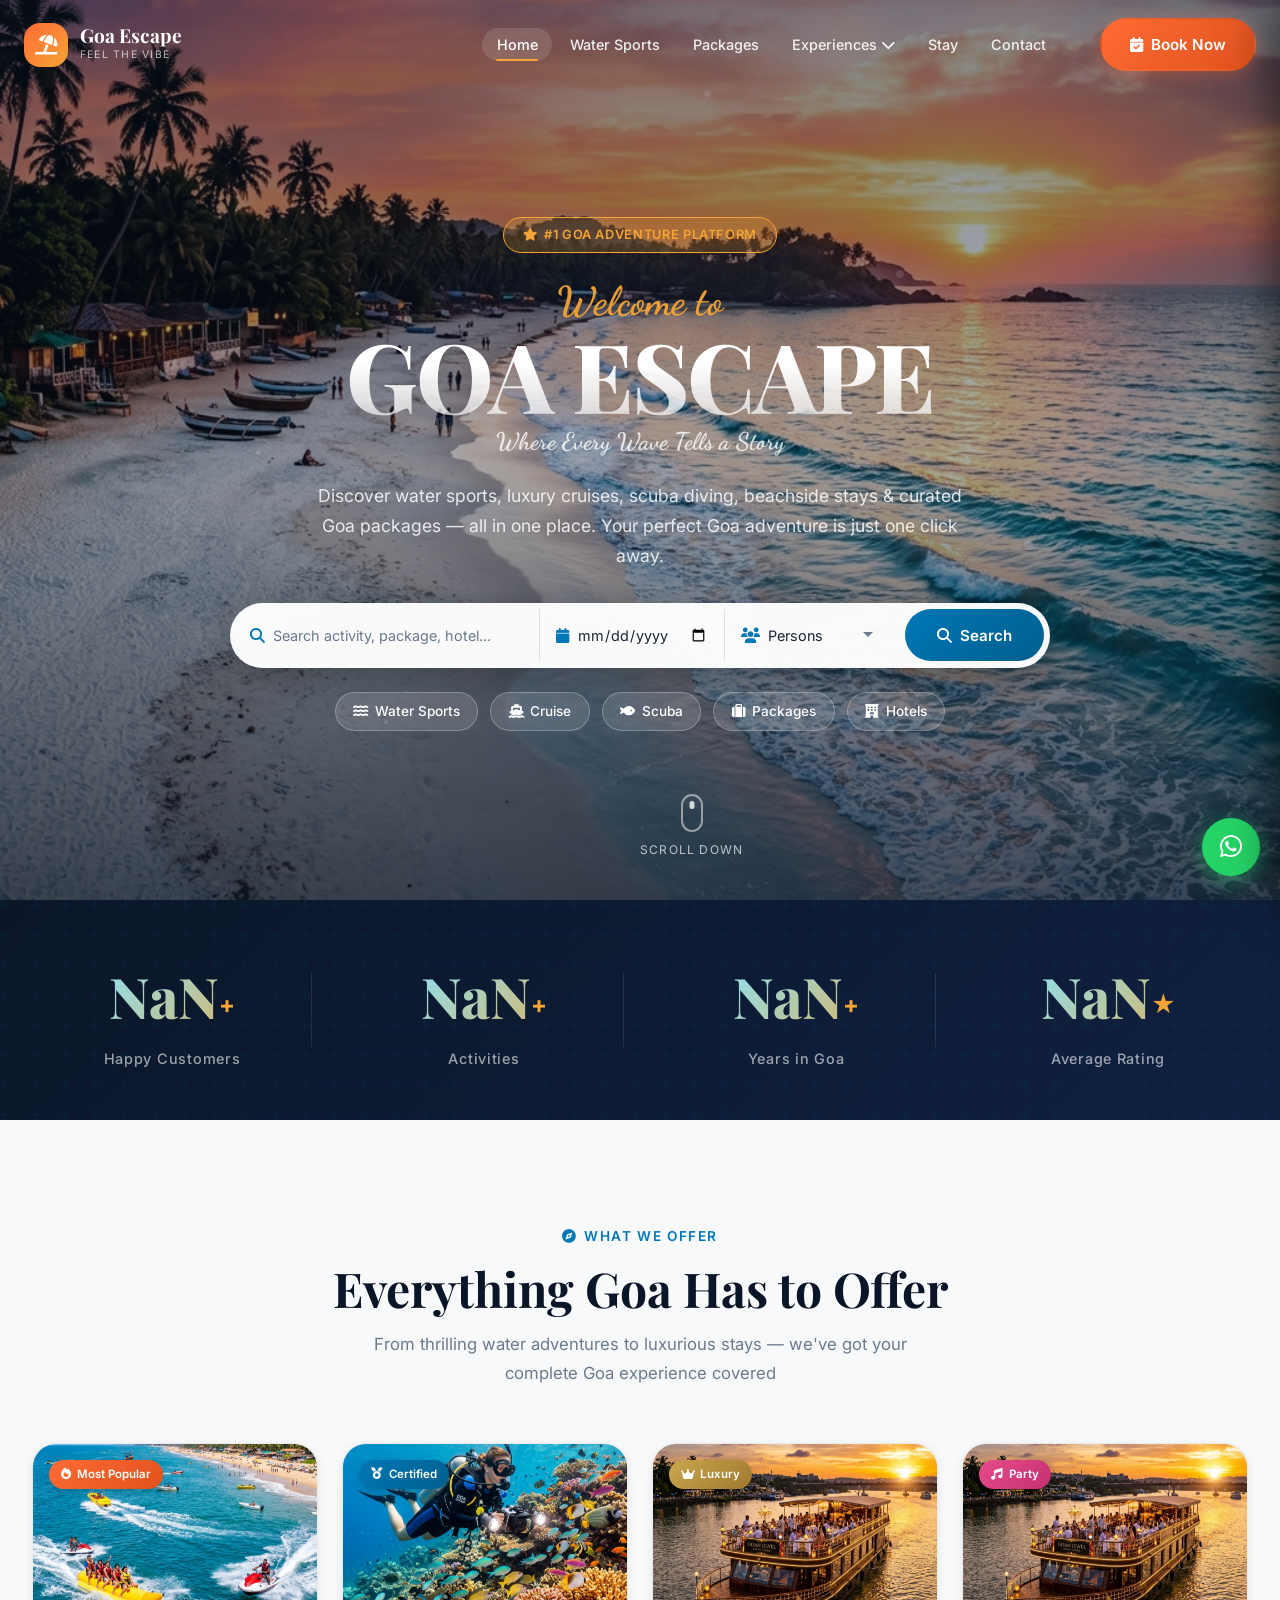
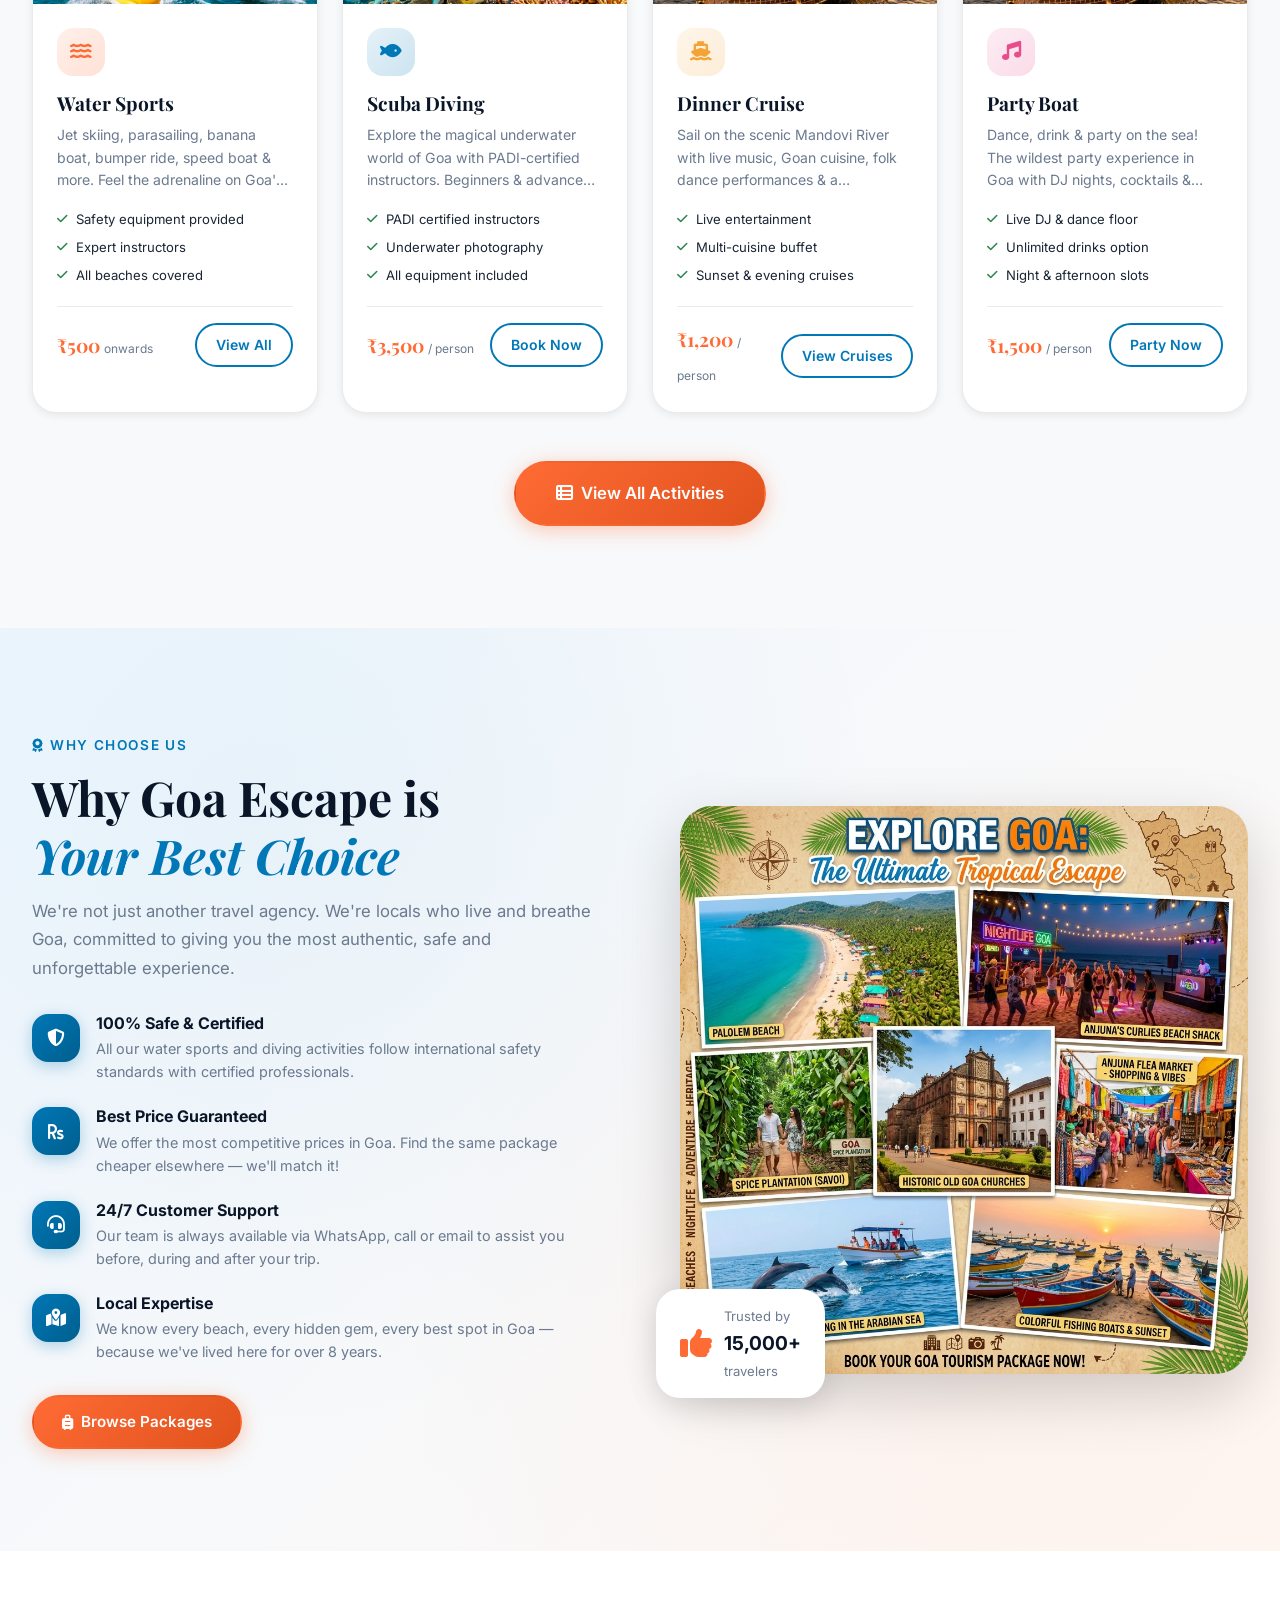
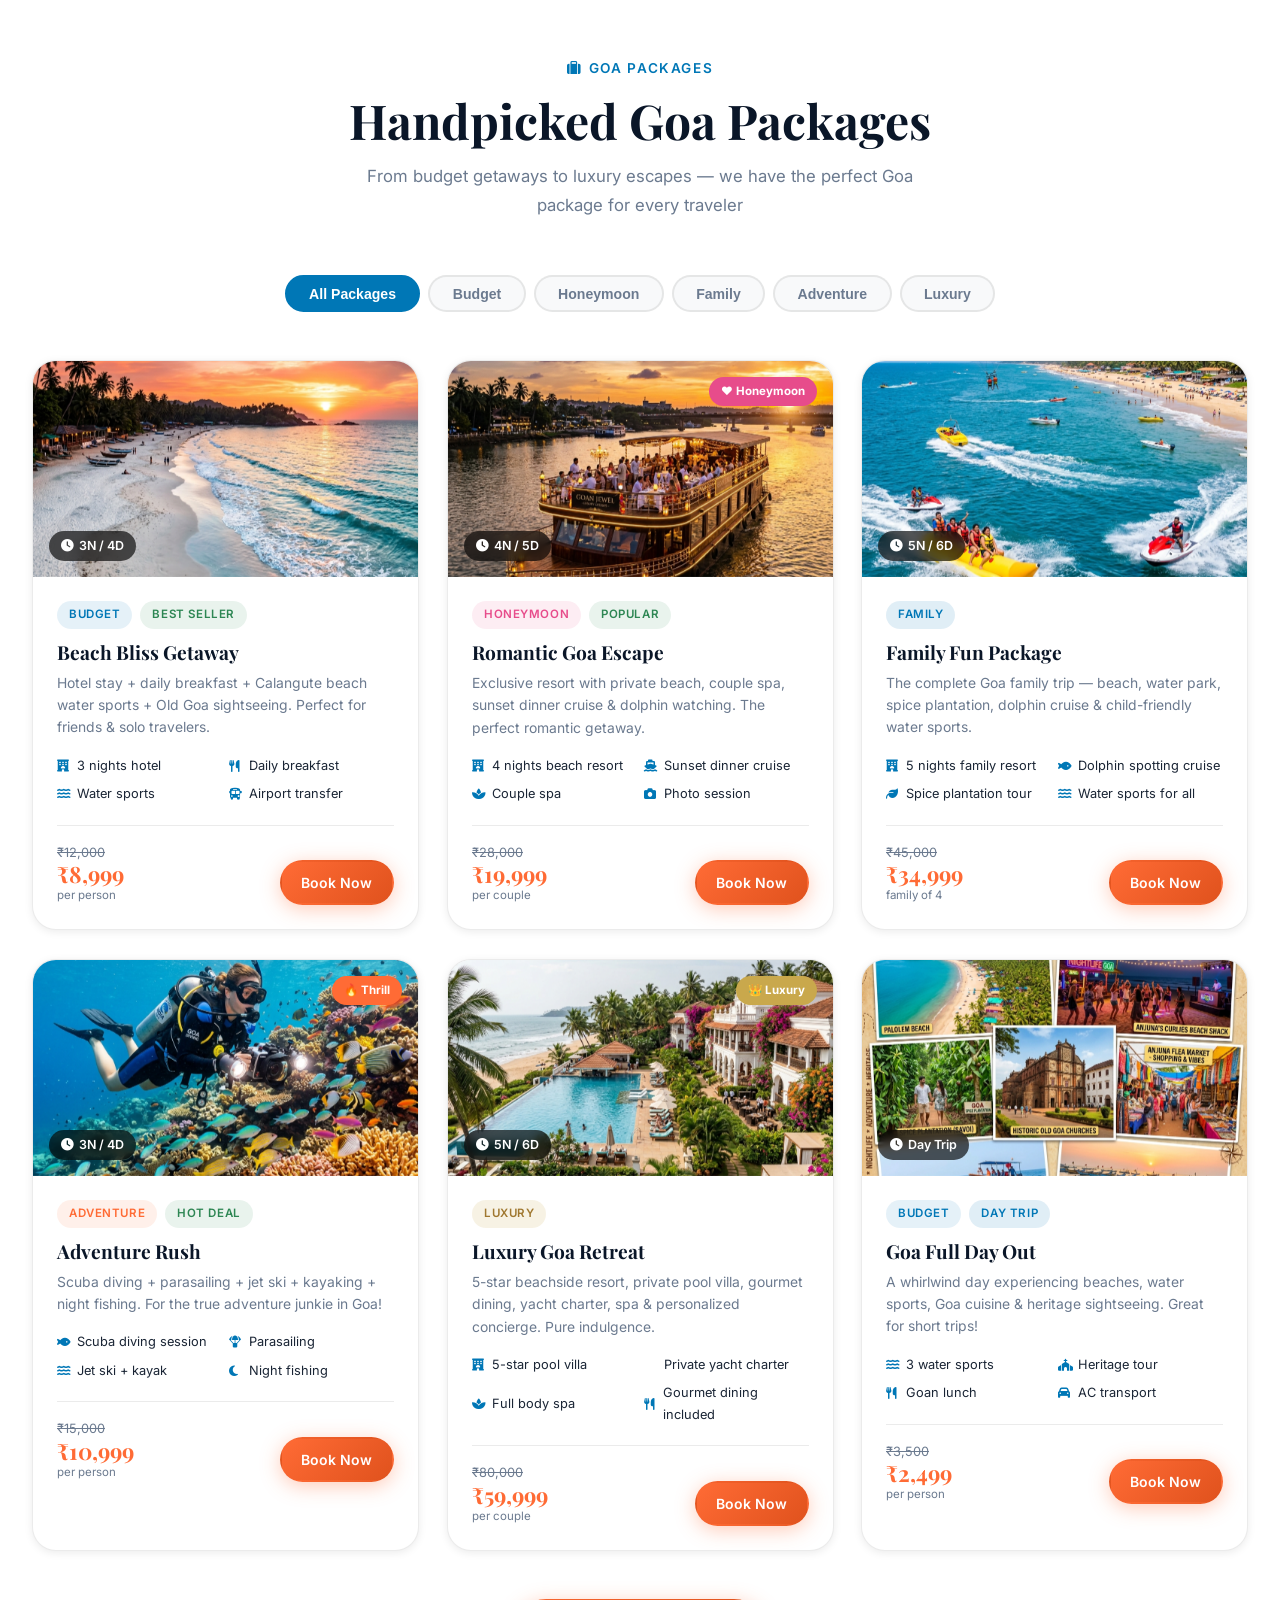
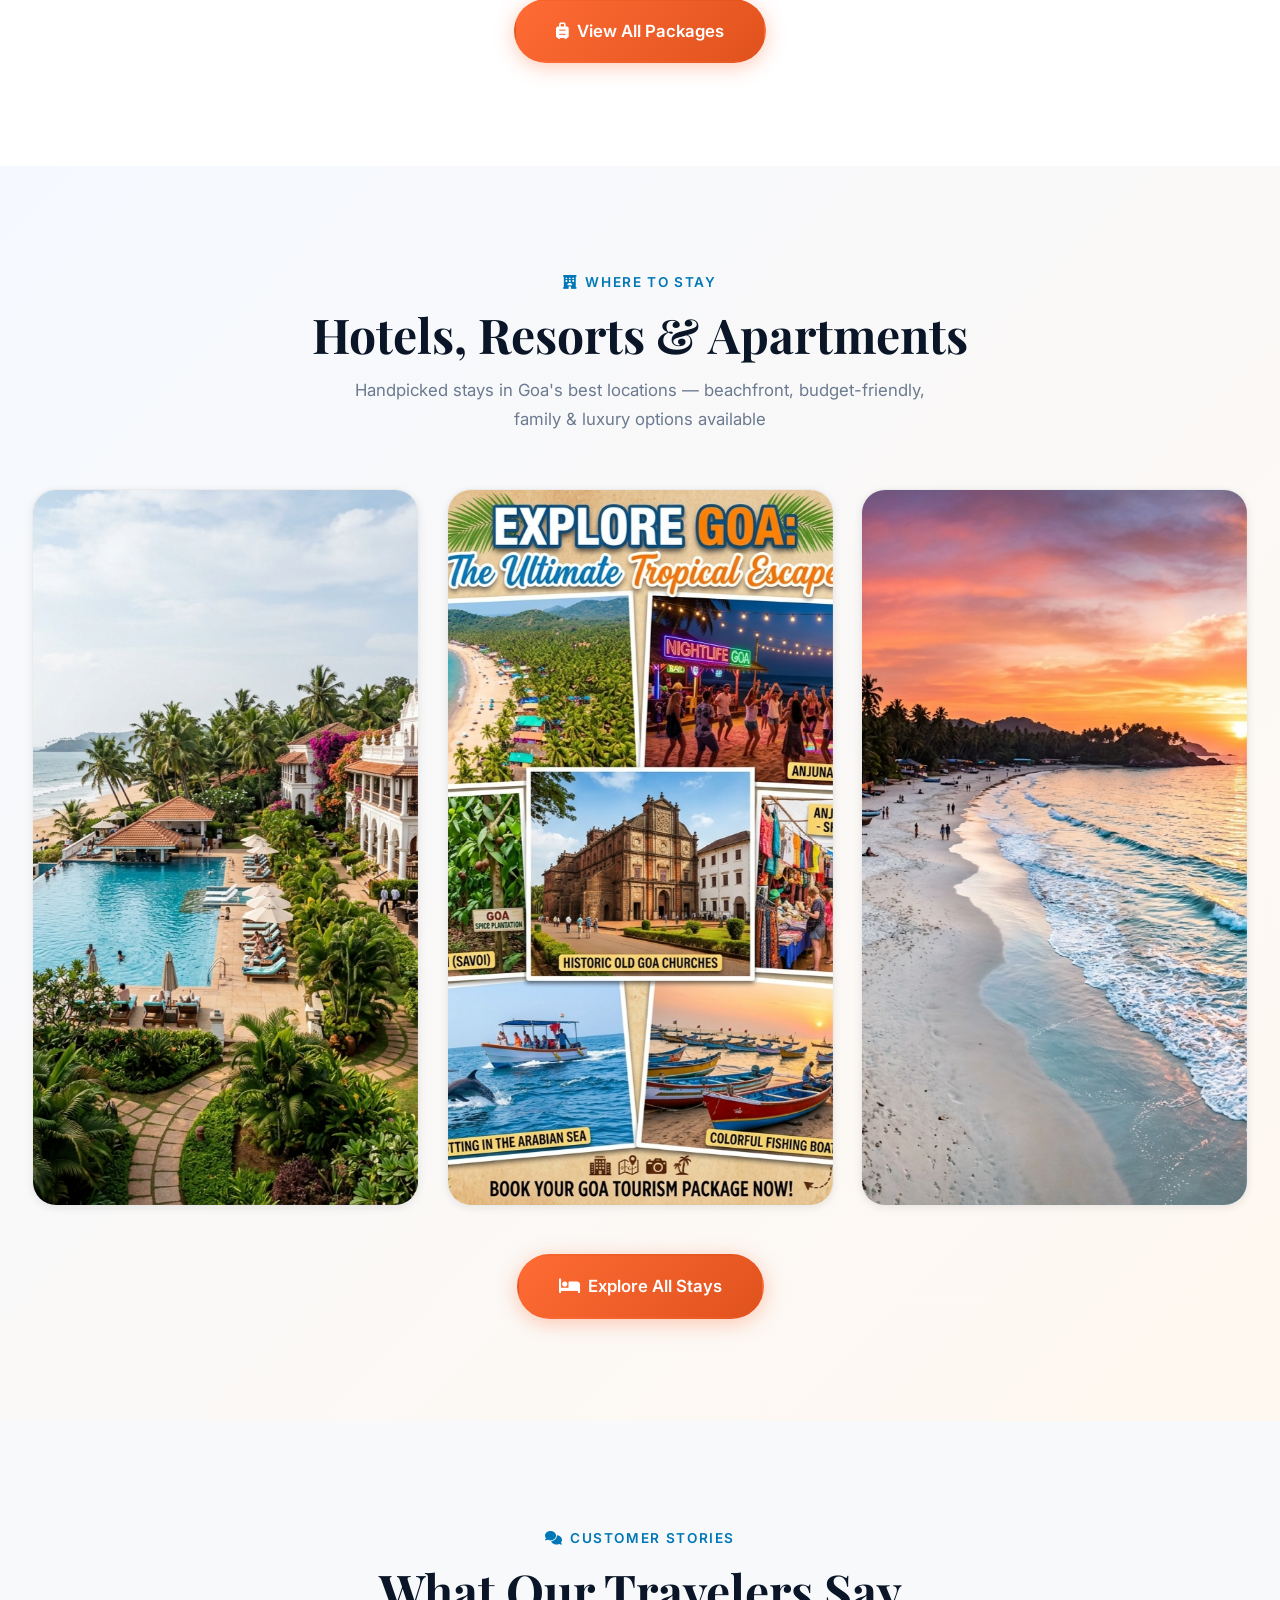
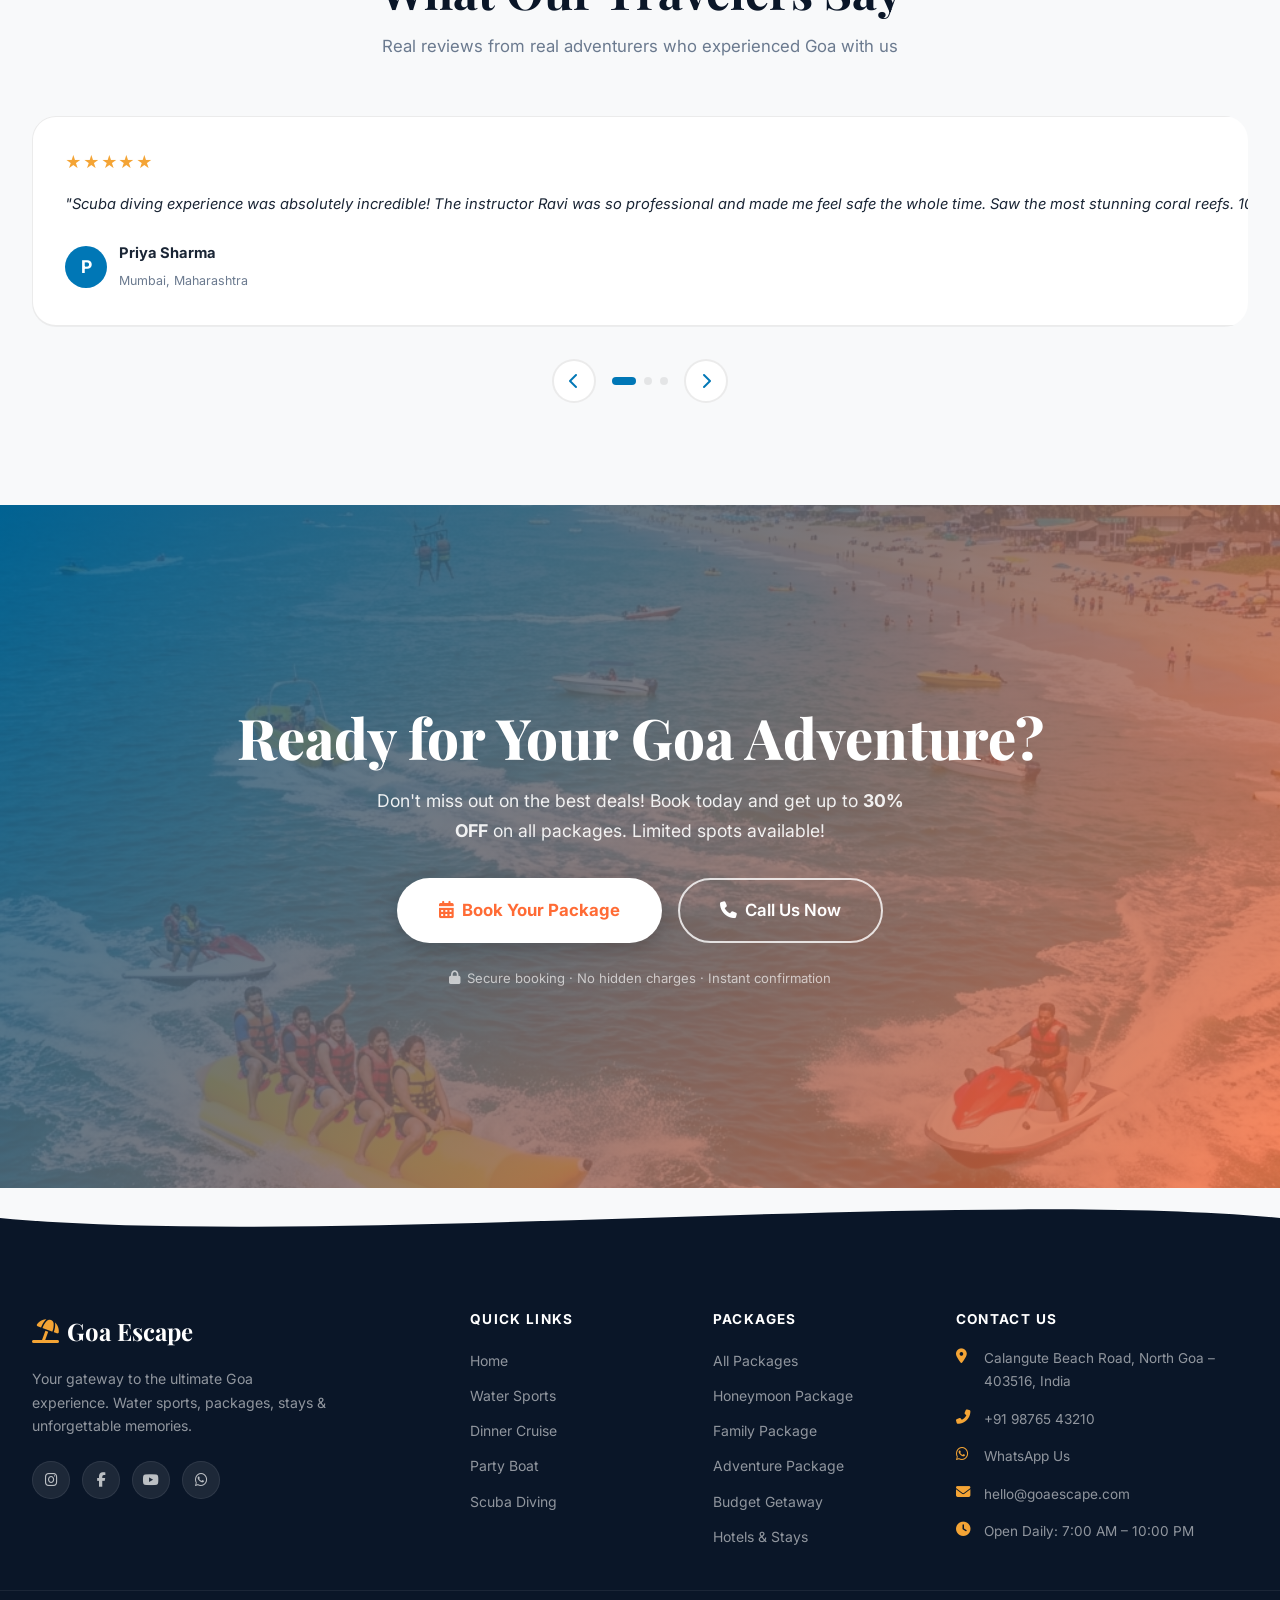
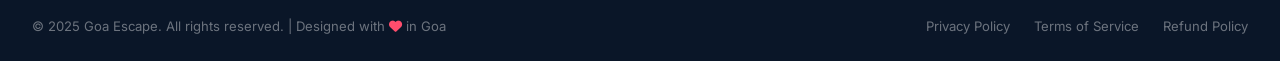
==== index.html @ f7444da3 "initial commit" ====
<!DOCTYPE html>
<html lang="en">
<head>
  <meta charset="UTF-8" />
  <meta name="viewport" content="width=device-width, initial-scale=1.0, viewport-fit=cover" />
  <meta name="theme-color" content="#0a1628" />
  <meta name="apple-mobile-web-app-capable" content="yes" />
  <meta name="apple-mobile-web-app-status-bar-style" content="black-translucent" />
  <meta name="description" content="Goa Escape – Your ultimate Goa tourism destination. Book water sports, scuba diving, dinner cruises, party boats, hotels, apartments & complete Goa packages. Best deals on Goa adventures!" />
  <meta name="keywords" content="Goa water sports, Goa packages, scuba diving Goa, dinner cruise Goa, party boat Goa, hotels in Goa, Goa adventure tourism, best Goa tour packages, Goa beach activities, Goa holidays" />
  <meta name="author" content="Goa Escape" />
  <meta property="og:title" content="Goa Escape | Water Sports, Packages & More – Your Goa Adventure Starts Here" />
  <meta property="og:description" content="Discover the best of Goa – water sports, scuba diving, sunset cruise, party boats, hotels & all-inclusive packages. Book now for the best deals!" />
  <meta property="og:type" content="website" />
  <meta property="og:url" content="https://www.goaescape.com" />
  <meta property="og:image" content="images/hero_beach.png" />
  <meta name="twitter:card" content="summary_large_image" />
  <meta name="robots" content="index, follow" />
  <link rel="canonical" href="https://www.goaescape.com" />
  <title>Goa Escape | Water Sports, Packages & Beach Adventures in Goa</title>

  <!-- Google Fonts -->
  <link rel="dns-prefetch" href="https://cdnjs.cloudflare.com" />
  <link rel="dns-prefetch" href="https://fonts.googleapis.com" />
  <link rel="preconnect" href="https://fonts.googleapis.com" />
  <link rel="preconnect" href="https://fonts.gstatic.com" crossorigin />
  <link href="https://fonts.googleapis.com/css2?family=Playfair+Display:wght@400;600;700;800&family=Inter:wght@300;400;500;600;700&family=Dancing+Script:wght@600;700&display=swap" rel="stylesheet" media="print" onload="this.media='all'" />
  <noscript><link href="https://fonts.googleapis.com/css2?family=Playfair+Display:wght@400;600;700;800&family=Inter:wght@300;400;500;600;700&family=Dancing+Script:wght@600;700&display=swap" rel="stylesheet" /></noscript>

  <!-- Icons -->
  <link rel="stylesheet" href="https://cdnjs.cloudflare.com/ajax/libs/font-awesome/6.5.0/css/all.min.css" />

  <link rel="stylesheet" href="css/style.css" />
  <link rel="stylesheet" href="css/animations.css" />
  <link rel="stylesheet" href="css/responsive.css" />

  <!-- Structured Data / JSON-LD for SEO -->
  <script type="application/ld+json">
  {
    "@context": "https://schema.org",
    "@type": "TouristInformationCenter",
    "name": "Goa Escape",
    "description": "Best Goa water sports, packages, dinner cruises, scuba diving, and hotels",
    "url": "https://www.goaescape.com",
    "telephone": "+91-9876543210",
    "address": {
      "@type": "PostalAddress",
      "streetAddress": "Calangute Beach Road",
      "addressLocality": "Calangute",
      "addressRegion": "Goa",
      "postalCode": "403516",
      "addressCountry": "IN"
    },
    "openingHours": "Mo-Su 07:00-22:00",
    "areaServed": "Goa, India"
  }
  </script>
</head>
<body>

  <!-- ===== LOADING SCREEN ===== -->
  <div id="loader" class="loader">
    <div class="loader-inner">
      <div class="wave-loader">
        <span></span><span></span><span></span><span></span><span></span>
      </div>
      <p class="loader-text">Goa Escape</p>
    </div>
  </div>

  <!-- ===== NAVBAR ===== -->
  <nav id="navbar" class="navbar" role="navigation" aria-label="Main Navigation">
    <div class="nav-container">
      <a href="index.html" class="nav-logo" aria-label="Goa Escape Home">
        <span class="logo-icon"><i class="fas fa-umbrella-beach"></i></span>
        <div class="logo-text">
          <span class="logo-main">Goa Escape</span>
          <span class="logo-sub">Feel the Vibe</span>
        </div>
      </a>

      <ul class="nav-links" id="navLinks" role="menubar">
        <li role="none"><a href="index.html" role="menuitem" class="nav-link active">Home</a></li>
        <li role="none"><a href="water-sports.html" role="menuitem" class="nav-link">Water Sports</a></li>
        <li role="none"><a href="packages.html" role="menuitem" class="nav-link">Packages</a></li>
        <li role="none" class="dropdown">
          <a href="#" role="menuitem" class="nav-link dropdown-toggle">Experiences <i class="fas fa-chevron-down"></i></a>
          <ul class="dropdown-menu" role="menu">
            <li><a href="cruises.html" role="menuitem"><i class="fas fa-ship"></i> Dinner Cruise</a></li>
            <li><a href="cruises.html#party-boat" role="menuitem"><i class="fas fa-music"></i> Party Boat</a></li>
            <li><a href="water-sports.html#scuba" role="menuitem"><i class="fas fa-fish"></i> Scuba Diving</a></li>
          </ul>
        </li>
        <li role="none"><a href="stay.html" role="menuitem" class="nav-link">Stay</a></li>
        <li role="none"><a href="contact.html" role="menuitem" class="nav-link">Contact</a></li>
      </ul>

      <div class="nav-cta">
        <a href="contact.html#booking" id="nav-book-btn" class="btn btn-primary">
          <i class="fas fa-calendar-check"></i> Book Now
        </a>
      </div>

      <button class="hamburger" id="hamburger" aria-label="Toggle mobile menu" aria-expanded="false" aria-controls="navLinks">
        <span></span><span></span><span></span>
      </button>
    </div>
  </nav>

  <!-- ===== MOBILE SIDEBAR ===== -->
  <div id="sidebarBackdrop" class="sidebar-backdrop" aria-hidden="true"></div>
  <aside id="mobileSidebar" class="mobile-sidebar" role="dialog" aria-label="Navigation Menu" aria-modal="true">
    <!-- Header -->
    <div class="sidebar-header">
      <a href="index.html" class="sidebar-logo">
        <span class="sidebar-logo-icon"><i class="fas fa-umbrella-beach"></i></span>
        <span class="sidebar-logo-text">
          <span class="sidebar-logo-main">Goa Escape</span>
          <span class="sidebar-logo-sub">Feel the Vibe</span>
        </span>
      </a>
      <button id="sidebarClose" class="sidebar-close" aria-label="Close menu">
        <i class="fas fa-times"></i>
      </button>
    </div>

    <!-- Quick Actions -->
    <div class="sidebar-quick">
      <a href="contact.html#booking" class="sidebar-quick-btn">
        <i class="fas fa-calendar-check"></i>
        Book Now
      </a>
      <a href="tel:+919876543210" class="sidebar-quick-btn">
        <i class="fas fa-phone"></i>
        Call Us
      </a>
      <a href="https://wa.me/919876543210" class="sidebar-quick-btn" target="_blank" rel="noopener">
        <i class="fab fa-whatsapp"></i>
        WhatsApp
      </a>
    </div>

    <!-- Nav Label -->
    <p class="sidebar-nav-label">Navigation</p>

    <!-- Nav Links -->
    <ul class="sidebar-nav">
      <li>
        <a href="index.html" class="active">
          <span class="sidebar-nav-icon" style="background:rgba(0,119,182,0.18);"><i class="fas fa-home" style="color:#90e0ef;"></i></span>
          Home
        </a>
      </li>
      <li>
        <a href="water-sports.html">
          <span class="sidebar-nav-icon" style="background:rgba(0,119,182,0.18);"><i class="fas fa-water" style="color:#90e0ef;"></i></span>
          Water Sports
        </a>
      </li>
      <li>
        <a href="packages.html">
          <span class="sidebar-nav-icon" style="background:rgba(244,164,53,0.18);"><i class="fas fa-suitcase" style="color:#f4a435;"></i></span>
          Packages
        </a>
      </li>
      <li>
        <!-- Experiences accordion -->
        <button id="sidebarExpToggle" class="sidebar-sub-toggle">
          <span class="sidebar-nav-icon" style="background:rgba(231,76,139,0.18);"><i class="fas fa-star" style="color:#e74c8b;"></i></span>
          Experiences
          <i class="fas fa-chevron-down sidebar-toggle-arrow"></i>
        </button>
        <div id="sidebarExpContent" class="sidebar-sub-content">
          <ul class="sidebar-sub">
            <li><a href="cruises.html"><i class="fas fa-ship"></i> Dinner Cruise</a></li>
            <li><a href="cruises.html#party-boat"><i class="fas fa-music"></i> Party Boat</a></li>
            <li><a href="water-sports.html#scuba"><i class="fas fa-fish"></i> Scuba Diving</a></li>
          </ul>
        </div>
      </li>
      <li>
        <a href="stay.html">
          <span class="sidebar-nav-icon" style="background:rgba(45,134,83,0.18);"><i class="fas fa-hotel" style="color:#2d8653;"></i></span>
          Stay
        </a>
      </li>
      <li>
        <a href="contact.html">
          <span class="sidebar-nav-icon" style="background:rgba(255,107,53,0.18);"><i class="fas fa-envelope" style="color:#ff6b35;"></i></span>
          Contact
        </a>
      </li>
    </ul>

    <!-- Book Now CTA -->
    <a href="contact.html#booking" class="sidebar-book-btn">
      <i class="fas fa-calendar-check"></i> Book Your Adventure
    </a>

    <!-- Social Links -->
    <p class="sidebar-nav-label" style="padding-top:0;">Follow Us</p>
    <div class="sidebar-social">
      <a href="#" aria-label="Instagram"><i class="fab fa-instagram"></i></a>
      <a href="#" aria-label="Facebook"><i class="fab fa-facebook-f"></i></a>
      <a href="#" aria-label="YouTube"><i class="fab fa-youtube"></i></a>
      <a href="https://wa.me/919876543210" aria-label="WhatsApp" target="_blank" rel="noopener"><i class="fab fa-whatsapp"></i></a>
    </div>

    <!-- Footer Note -->
    <p class="sidebar-footer">&copy; 2025 Goa Escape &bull; hello@goaescape.com</p>
  </aside>

  <!-- ===== HERO SECTION ===== -->
  <section id="home" class="hero" aria-label="Hero Banner">
    <div class="hero-bg">
      <img src="images/hero_beach.png" alt="Goa Beach Sunset" class="hero-img" loading="eager" />
      <div class="hero-overlay"></div>
    </div>

    <!-- Floating particles -->
    <div class="particles" aria-hidden="true">
      <div class="particle"></div><div class="particle"></div><div class="particle"></div>
      <div class="particle"></div><div class="particle"></div><div class="particle"></div>
    </div>

    <div class="hero-content">
      <div class="hero-badge">
        <i class="fas fa-star"></i> #1 Goa Adventure Platform
      </div>
      <h1 class="hero-title">
        <span class="title-script">Welcome to</span>
        <span class="title-main">GOA ESCAPE</span>
        <span class="title-sub">Where Every Wave Tells a Story</span>
      </h1>
      <p class="hero-desc">
        Discover water sports, luxury cruises, scuba diving, beachside stays & curated Goa packages — all in one place. Your perfect Goa adventure is just one click away.
      </p>

      <!-- Search Bar -->
      <div class="hero-search-wrap">
        <form class="hero-search" id="searchForm" role="search" aria-label="Search Goa packages and activities">
          <div class="search-group">
            <label for="search-activity" class="sr-only">Activity or Package</label>
            <i class="fas fa-search search-icon"></i>
            <input type="text" id="search-activity" name="activity" placeholder="Search activity, package, hotel..." class="search-input" autocomplete="off" />
          </div>
          <div class="search-group search-group-sm">
            <label for="search-date" class="sr-only">Travel Date</label>
            <i class="fas fa-calendar search-icon"></i>
            <input type="date" id="search-date" name="date" class="search-input" min="2025-01-01" />
          </div>
          <div class="search-group search-group-sm">
            <label for="search-persons" class="sr-only">Number of persons</label>
            <i class="fas fa-users search-icon"></i>
            <select id="search-persons" name="persons" class="search-input">
              <option value="">Persons</option>
              <option value="1">1 Person</option>
              <option value="2">2 People</option>
              <option value="3-5">3–5 People</option>
              <option value="6-10">6–10 People</option>
              <option value="10+">10+ Group</option>
            </select>
          </div>
          <button type="submit" class="btn btn-search" id="search-submit-btn">
            <i class="fas fa-search"></i> Search
          </button>
        </form>
      </div>

      <!-- Quick Links -->
      <div class="hero-quick-links">
        <a href="water-sports.html" class="quick-link"><i class="fas fa-water"></i> Water Sports</a>
        <a href="cruises.html" class="quick-link"><i class="fas fa-ship"></i> Cruise</a>
        <a href="water-sports.html#scuba" class="quick-link"><i class="fas fa-fish"></i> Scuba</a>
        <a href="packages.html" class="quick-link"><i class="fas fa-suitcase"></i> Packages</a>
        <a href="stay.html" class="quick-link"><i class="fas fa-hotel"></i> Hotels</a>
      </div>
    </div>

    <!-- Scroll Indicator -->
    <a href="#stats" class="scroll-indicator" aria-label="Scroll down">
      <span class="scroll-dot"></span>
      <span class="scroll-text">Scroll Down</span>
    </a>
  </section>

  <!-- ===== STATS STRIP ===== -->
  <section id="stats" class="stats-strip" aria-label="Our achievements">
    <div class="container">
      <div class="stats-grid">
        <div class="stat-item" data-count="15000">
          <span class="stat-number" id="stat-customers">0</span><span class="stat-plus">+</span>
          <span class="stat-label">Happy Customers</span>
        </div>
        <div class="stat-item" data-count="50">
          <span class="stat-number" id="stat-activities">0</span><span class="stat-plus">+</span>
          <span class="stat-label">Activities</span>
        </div>
        <div class="stat-item" data-count="8">
          <span class="stat-number" id="stat-years">0</span><span class="stat-plus">+</span>
          <span class="stat-label">Years in Goa</span>
        </div>
        <div class="stat-item" data-count="4.9">
          <span class="stat-number" id="stat-rating">0</span><span class="stat-plus">★</span>
          <span class="stat-label">Average Rating</span>
        </div>
      </div>
    </div>
  </section>

  <!-- ===== SERVICES SECTION ===== -->
  <section id="services" class="section services-section" aria-labelledby="services-heading">
    <div class="container">
      <div class="section-header">
        <p class="section-eyebrow"><i class="fas fa-compass"></i> What We Offer</p>
        <h2 id="services-heading" class="section-title">Everything Goa Has to Offer</h2>
        <p class="section-subtitle">From thrilling water adventures to luxurious stays — we've got your complete Goa experience covered</p>
      </div>

      <div class="services-grid">

        <!-- Water Sports -->
        <article class="service-card" id="service-water-sports">
          <div class="sc-img-wrap">
            <img src="images/water_sports.png" alt="Water sports activities in Goa – jet ski, parasailing, banana boat" class="sc-img" loading="lazy" />
            <div class="sc-badge"><i class="fas fa-fire"></i> Most Popular</div>
          </div>
          <div class="sc-body">
            <div class="sc-icon"><i class="fas fa-water"></i></div>
            <h3 class="sc-title">Water Sports</h3>
            <p class="sc-desc">Jet skiing, parasailing, banana boat, bumper ride, speed boat & more. Feel the adrenaline on Goa's pristine beaches!</p>
            <ul class="sc-features">
              <li><i class="fas fa-check"></i> Safety equipment provided</li>
              <li><i class="fas fa-check"></i> Expert instructors</li>
              <li><i class="fas fa-check"></i> All beaches covered</li>
            </ul>
            <div class="sc-price-row">
              <span class="sc-price">₹500 <small>onwards</small></span>
              <a href="water-sports.html" class="btn btn-outline-small">View All</a>
            </div>
          </div>
        </article>

        <!-- Scuba Diving -->
        <article class="service-card" id="service-scuba">
          <div class="sc-img-wrap">
            <img src="images/scuba_diving.png" alt="Scuba diving in Goa – underwater coral reef and marine life" class="sc-img" loading="lazy" />
            <div class="sc-badge sc-badge-blue"><i class="fas fa-medal"></i> Certified</div>
          </div>
          <div class="sc-body">
            <div class="sc-icon sc-icon-blue"><i class="fas fa-fish"></i></div>
            <h3 class="sc-title">Scuba Diving</h3>
            <p class="sc-desc">Explore the magical underwater world of Goa with PADI-certified instructors. Beginners & advanced sessions available.</p>
            <ul class="sc-features">
              <li><i class="fas fa-check"></i> PADI certified instructors</li>
              <li><i class="fas fa-check"></i> Underwater photography</li>
              <li><i class="fas fa-check"></i> All equipment included</li>
            </ul>
            <div class="sc-price-row">
              <span class="sc-price">₹3,500 <small>/ person</small></span>
              <a href="water-sports.html#scuba" class="btn btn-outline-small">Book Now</a>
            </div>
          </div>
        </article>

        <!-- Dinner Cruise -->
        <article class="service-card" id="service-dinner-cruise">
          <div class="sc-img-wrap">
            <img src="images/dinner_cruise.png" alt="Luxury dinner cruise on Mandovi River, Goa at sunset" class="sc-img" loading="lazy" />
            <div class="sc-badge sc-badge-gold"><i class="fas fa-crown"></i> Luxury</div>
          </div>
          <div class="sc-body">
            <div class="sc-icon sc-icon-gold"><i class="fas fa-ship"></i></div>
            <h3 class="sc-title">Dinner Cruise</h3>
            <p class="sc-desc">Sail on the scenic Mandovi River with live music, Goan cuisine, folk dance performances & a breathtaking sunset view.</p>
            <ul class="sc-features">
              <li><i class="fas fa-check"></i> Live entertainment</li>
              <li><i class="fas fa-check"></i> Multi-cuisine buffet</li>
              <li><i class="fas fa-check"></i> Sunset & evening cruises</li>
            </ul>
            <div class="sc-price-row">
              <span class="sc-price">₹1,200 <small>/ person</small></span>
              <a href="cruises.html" class="btn btn-outline-small">View Cruises</a>
            </div>
          </div>
        </article>

        <!-- Party Boat -->
        <article class="service-card" id="service-party-boat">
          <div class="sc-img-wrap">
            <img src="images/dinner_cruise.png" alt="Party boat experience in Goa with music and dancing" class="sc-img" loading="lazy" />
            <div class="sc-badge sc-badge-pink"><i class="fas fa-music"></i> Party</div>
          </div>
          <div class="sc-body">
            <div class="sc-icon sc-icon-pink"><i class="fas fa-music"></i></div>
            <h3 class="sc-title">Party Boat</h3>
            <p class="sc-desc">Dance, drink & party on the sea! The wildest party experience in Goa with DJ nights, cocktails & amazing views.</p>
            <ul class="sc-features">
              <li><i class="fas fa-check"></i> Live DJ & dance floor</li>
              <li><i class="fas fa-check"></i> Unlimited drinks option</li>
              <li><i class="fas fa-check"></i> Night & afternoon slots</li>
            </ul>
            <div class="sc-price-row">
              <span class="sc-price">₹1,500 <small>/ person</small></span>
              <a href="cruises.html#party-boat" class="btn btn-outline-small">Party Now</a>
            </div>
          </div>
        </article>

      </div>

      <!-- View All CTA -->
      <div class="section-cta">
        <a href="water-sports.html" class="btn btn-primary btn-lg">
          <i class="fas fa-th-list"></i> View All Activities
        </a>
      </div>
    </div>
  </section>

  <!-- ===== WHY GOA ESCAPE SECTION ===== -->
  <section class="section why-section" aria-labelledby="why-heading">
    <div class="why-bg-pattern" aria-hidden="true"></div>
    <div class="container">
      <div class="why-inner">
        <div class="why-content">
          <p class="section-eyebrow"><i class="fas fa-award"></i> Why Choose Us</p>
          <h2 id="why-heading" class="section-title text-left">Why Goa Escape is <br /><em>Your Best Choice</em></h2>
          <p class="section-subtitle text-left">We're not just another travel agency. We're locals who live and breathe Goa, committed to giving you the most authentic, safe and unforgettable experience.</p>

          <div class="why-features">
            <div class="why-feature">
              <div class="wf-icon"><i class="fas fa-shield-alt"></i></div>
              <div class="wf-text">
                <h4>100% Safe & Certified</h4>
                <p>All our water sports and diving activities follow international safety standards with certified professionals.</p>
              </div>
            </div>
            <div class="why-feature">
              <div class="wf-icon"><i class="fas fa-rupee-sign"></i></div>
              <div class="wf-text">
                <h4>Best Price Guaranteed</h4>
                <p>We offer the most competitive prices in Goa. Find the same package cheaper elsewhere — we'll match it!</p>
              </div>
            </div>
            <div class="why-feature">
              <div class="wf-icon"><i class="fas fa-headset"></i></div>
              <div class="wf-text">
                <h4>24/7 Customer Support</h4>
                <p>Our team is always available via WhatsApp, call or email to assist you before, during and after your trip.</p>
              </div>
            </div>
            <div class="why-feature">
              <div class="wf-icon"><i class="fas fa-map-marked-alt"></i></div>
              <div class="wf-text">
                <h4>Local Expertise</h4>
                <p>We know every beach, every hidden gem, every best spot in Goa — because we've lived here for over 8 years.</p>
              </div>
            </div>
          </div>

          <a href="packages.html" class="btn btn-primary">
            <i class="fas fa-suitcase-rolling"></i> Browse Packages
          </a>
        </div>

        <div class="why-image-block">
          <img src="images/packages_collage.png" alt="Explore Goa – beaches, nightlife, heritage and adventures" class="why-img" loading="lazy" />
          <div class="why-img-badge">
            <i class="fas fa-thumbs-up"></i>
            <span>Trusted by<br /><strong>15,000+</strong> travelers</span>
          </div>
        </div>
      </div>
    </div>
  </section>

  <!-- ===== PACKAGES SECTION ===== -->
  <section id="packages" class="section packages-section" aria-labelledby="packages-heading">
    <div class="container">
      <div class="section-header">
        <p class="section-eyebrow"><i class="fas fa-suitcase"></i> Goa Packages</p>
        <h2 id="packages-heading" class="section-title">Handpicked Goa Packages</h2>
        <p class="section-subtitle">From budget getaways to luxury escapes — we have the perfect Goa package for every traveler</p>
      </div>

      <!-- Package Tabs -->
      <div class="pkg-tabs" role="tablist" aria-label="Package categories">
        <button class="pkg-tab active" role="tab" aria-selected="true" data-filter="all" id="tab-all">All Packages</button>
        <button class="pkg-tab" role="tab" aria-selected="false" data-filter="budget" id="tab-budget">Budget</button>
        <button class="pkg-tab" role="tab" aria-selected="false" data-filter="honeymoon" id="tab-honeymoon">Honeymoon</button>
        <button class="pkg-tab" role="tab" aria-selected="false" data-filter="family" id="tab-family">Family</button>
        <button class="pkg-tab" role="tab" aria-selected="false" data-filter="adventure" id="tab-adventure">Adventure</button>
        <button class="pkg-tab" role="tab" aria-selected="false" data-filter="luxury" id="tab-luxury">Luxury</button>
      </div>

      <div class="packages-grid" id="packagesGrid">

        <article class="pkg-card" data-category="budget" id="pkg-beach-bliss">
          <div class="pkg-img-wrap">
            <img src="images/hero_beach.png" alt="Goa Beach Bliss Budget Package" class="pkg-img" loading="lazy" />
            <div class="pkg-duration"><i class="fas fa-clock"></i> 3N / 4D</div>
          </div>
          <div class="pkg-body">
            <div class="pkg-tags">
              <span class="pkg-tag">Budget</span>
              <span class="pkg-tag pkg-tag-green">Best Seller</span>
            </div>
            <h3 class="pkg-title">Beach Bliss Getaway</h3>
            <p class="pkg-desc">Hotel stay + daily breakfast + Calangute beach water sports + Old Goa sightseeing. Perfect for friends & solo travelers.</p>
            <ul class="pkg-includes">
              <li><i class="fas fa-hotel"></i> 3 nights hotel</li>
              <li><i class="fas fa-utensils"></i> Daily breakfast</li>
              <li><i class="fas fa-water"></i> Water sports</li>
              <li><i class="fas fa-bus"></i> Airport transfer</li>
            </ul>
            <div class="pkg-footer">
              <div class="pkg-price">
                <span class="p-old">₹12,000</span>
                <span class="p-new">₹8,999</span>
                <span class="p-per">per person</span>
              </div>
              <a href="packages.html#beach-bliss" class="btn btn-primary btn-sm">Book Now</a>
            </div>
          </div>
        </article>

        <article class="pkg-card" data-category="honeymoon" id="pkg-romantic-goa">
          <div class="pkg-img-wrap">
            <img src="images/dinner_cruise.png" alt="Romantic Goa Honeymoon Package with dinner cruise" class="pkg-img" loading="lazy" />
            <div class="pkg-duration"><i class="fas fa-clock"></i> 4N / 5D</div>
            <div class="pkg-featured-badge">❤️ Honeymoon</div>
          </div>
          <div class="pkg-body">
            <div class="pkg-tags">
              <span class="pkg-tag pkg-tag-pink">Honeymoon</span>
              <span class="pkg-tag pkg-tag-green">Popular</span>
            </div>
            <h3 class="pkg-title">Romantic Goa Escape</h3>
            <p class="pkg-desc">Exclusive resort with private beach, couple spa, sunset dinner cruise & dolphin watching. The perfect romantic getaway.</p>
            <ul class="pkg-includes">
              <li><i class="fas fa-hotel"></i> 4 nights beach resort</li>
              <li><i class="fas fa-ship"></i> Sunset dinner cruise</li>
              <li><i class="fas fa-spa"></i> Couple spa</li>
              <li><i class="fas fa-camera"></i> Photo session</li>
            </ul>
            <div class="pkg-footer">
              <div class="pkg-price">
                <span class="p-old">₹28,000</span>
                <span class="p-new">₹19,999</span>
                <span class="p-per">per couple</span>
              </div>
              <a href="packages.html#romantic-goa" class="btn btn-primary btn-sm">Book Now</a>
            </div>
          </div>
        </article>

        <article class="pkg-card" data-category="family" id="pkg-family-fun">
          <div class="pkg-img-wrap">
            <img src="images/water_sports.png" alt="Goa Family Fun Package with water sports and sightseeing" class="pkg-img" loading="lazy" />
            <div class="pkg-duration"><i class="fas fa-clock"></i> 5N / 6D</div>
          </div>
          <div class="pkg-body">
            <div class="pkg-tags">
              <span class="pkg-tag pkg-tag-blue">Family</span>
            </div>
            <h3 class="pkg-title">Family Fun Package</h3>
            <p class="pkg-desc">The complete Goa family trip — beach, water park, spice plantation, dolphin cruise & child-friendly water sports.</p>
            <ul class="pkg-includes">
              <li><i class="fas fa-hotel"></i> 5 nights family resort</li>
              <li><i class="fas fa-fish"></i> Dolphin spotting cruise</li>
              <li><i class="fas fa-leaf"></i> Spice plantation tour</li>
              <li><i class="fas fa-water"></i> Water sports for all</li>
            </ul>
            <div class="pkg-footer">
              <div class="pkg-price">
                <span class="p-old">₹45,000</span>
                <span class="p-new">₹34,999</span>
                <span class="p-per">family of 4</span>
              </div>
              <a href="packages.html#family-fun" class="btn btn-primary btn-sm">Book Now</a>
            </div>
          </div>
        </article>

        <article class="pkg-card" data-category="adventure" id="pkg-adventure-rush">
          <div class="pkg-img-wrap">
            <img src="images/scuba_diving.png" alt="Goa Adventure Rush Package with scuba diving and water sports" class="pkg-img" loading="lazy" />
            <div class="pkg-duration"><i class="fas fa-clock"></i> 3N / 4D</div>
            <div class="pkg-featured-badge" style="background:#ff6b35;">🔥 Thrill</div>
          </div>
          <div class="pkg-body">
            <div class="pkg-tags">
              <span class="pkg-tag pkg-tag-orange">Adventure</span>
              <span class="pkg-tag pkg-tag-green">Hot Deal</span>
            </div>
            <h3 class="pkg-title">Adventure Rush</h3>
            <p class="pkg-desc">Scuba diving + parasailing + jet ski + kayaking + night fishing. For the true adventure junkie in Goa!</p>
            <ul class="pkg-includes">
              <li><i class="fas fa-fish"></i> Scuba diving session</li>
              <li><i class="fas fa-parachute-box"></i> Parasailing</li>
              <li><i class="fas fa-water"></i> Jet ski + kayak</li>
              <li><i class="fas fa-moon"></i> Night fishing</li>
            </ul>
            <div class="pkg-footer">
              <div class="pkg-price">
                <span class="p-old">₹15,000</span>
                <span class="p-new">₹10,999</span>
                <span class="p-per">per person</span>
              </div>
              <a href="packages.html#adventure-rush" class="btn btn-primary btn-sm">Book Now</a>
            </div>
          </div>
        </article>

        <article class="pkg-card" data-category="luxury" id="pkg-luxury-retreat">
          <div class="pkg-img-wrap">
            <img src="images/hotel_resort.png" alt="Luxury Goa Retreat at 5-star beachside resort" class="pkg-img" loading="lazy" />
            <div class="pkg-duration"><i class="fas fa-clock"></i> 5N / 6D</div>
            <div class="pkg-featured-badge" style="background:#c9a84c;">👑 Luxury</div>
          </div>
          <div class="pkg-body">
            <div class="pkg-tags">
              <span class="pkg-tag pkg-tag-gold">Luxury</span>
            </div>
            <h3 class="pkg-title">Luxury Goa Retreat</h3>
            <p class="pkg-desc">5-star beachside resort, private pool villa, gourmet dining, yacht charter, spa & personalized concierge. Pure indulgence.</p>
            <ul class="pkg-includes">
              <li><i class="fas fa-hotel"></i> 5-star pool villa</li>
              <li><i class="fas fa-yacht"></i> Private yacht charter</li>
              <li><i class="fas fa-spa"></i> Full body spa</li>
              <li><i class="fas fa-utensils"></i> Gourmet dining included</li>
            </ul>
            <div class="pkg-footer">
              <div class="pkg-price">
                <span class="p-old">₹80,000</span>
                <span class="p-new">₹59,999</span>
                <span class="p-per">per couple</span>
              </div>
              <a href="packages.html#luxury-retreat" class="btn btn-primary btn-sm">Book Now</a>
            </div>
          </div>
        </article>

        <article class="pkg-card" data-category="budget" id="pkg-dayout">
          <div class="pkg-img-wrap">
            <img src="images/packages_collage.png" alt="Goa Full Day Out Package sightseeing and activities" class="pkg-img" loading="lazy" />
            <div class="pkg-duration"><i class="fas fa-clock"></i> Day Trip</div>
          </div>
          <div class="pkg-body">
            <div class="pkg-tags">
              <span class="pkg-tag">Budget</span>
              <span class="pkg-tag pkg-tag-blue">Day Trip</span>
            </div>
            <h3 class="pkg-title">Goa Full Day Out</h3>
            <p class="pkg-desc">A whirlwind day experiencing beaches, water sports, Goa cuisine & heritage sightseeing. Great for short trips!</p>
            <ul class="pkg-includes">
              <li><i class="fas fa-water"></i> 3 water sports</li>
              <li><i class="fas fa-church"></i> Heritage tour</li>
              <li><i class="fas fa-utensils"></i> Goan lunch</li>
              <li><i class="fas fa-car"></i> AC transport</li>
            </ul>
            <div class="pkg-footer">
              <div class="pkg-price">
                <span class="p-old">₹3,500</span>
                <span class="p-new">₹2,499</span>
                <span class="p-per">per person</span>
              </div>
              <a href="packages.html#dayout" class="btn btn-primary btn-sm">Book Now</a>
            </div>
          </div>
        </article>

      </div>

      <div class="section-cta">
        <a href="packages.html" class="btn btn-primary btn-lg">
          <i class="fas fa-suitcase-rolling"></i> View All Packages
        </a>
      </div>
    </div>
  </section>

  <!-- ===== STAY SECTION ===== -->
  <section id="stay" class="section stay-section" aria-labelledby="stay-heading">
    <div class="stay-bg" aria-hidden="true"></div>
    <div class="container">
      <div class="section-header">
        <p class="section-eyebrow"><i class="fas fa-hotel"></i> Where to Stay</p>
        <h2 id="stay-heading" class="section-title">Hotels, Resorts & Apartments</h2>
        <p class="section-subtitle">Handpicked stays in Goa's best locations — beachfront, budget-friendly, family & luxury options available</p>
      </div>

      <div class="stay-grid">

        <article class="stay-card" id="stay-resort">
          <img src="images/hotel_resort.png" alt="Luxury beachfront resort in Goa with swimming pool" class="stay-img" loading="lazy" />
          <div class="stay-info">
            <div class="stay-type">Luxury Resort</div>
            <h3 class="stay-name">The Goa Beach Palace</h3>
            <div class="stay-loc"><i class="fas fa-map-marker-alt"></i> Calangute Beach, North Goa</div>
            <div class="stay-rating">
              <span class="stars">★★★★★</span>
              <span class="rating-count">4.9 (1,240 reviews)</span>
            </div>
            <div class="stay-amenities">
              <span><i class="fas fa-swimming-pool"></i> Pool</span>
              <span><i class="fas fa-wifi"></i> WiFi</span>
              <span><i class="fas fa-utensils"></i> Restaurant</span>
              <span><i class="fas fa-spa"></i> Spa</span>
            </div>
            <div class="stay-price-row">
              <span class="stay-price">₹5,500 <small>/night</small></span>
              <a href="stay.html#resort" class="btn btn-outline-small">View Details</a>
            </div>
          </div>
        </article>

        <article class="stay-card" id="stay-apartment">
          <img src="images/packages_collage.png" alt="Cozy Goa apartment for rent near beach" class="stay-img" loading="lazy" />
          <div class="stay-info">
            <div class="stay-type" style="background: #2d8653;">Apartment / Villa</div>
            <h3 class="stay-name">Sunset Beach Apartments</h3>
            <div class="stay-loc"><i class="fas fa-map-marker-alt"></i> Baga Beach, North Goa</div>
            <div class="stay-rating">
              <span class="stars">★★★★☆</span>
              <span class="rating-count">4.6 (830 reviews)</span>
            </div>
            <div class="stay-amenities">
              <span><i class="fas fa-kitchen-set"></i> Kitchen</span>
              <span><i class="fas fa-wifi"></i> WiFi</span>
              <span><i class="fas fa-car"></i> Parking</span>
              <span><i class="fas fa-wind"></i> AC</span>
            </div>
            <div class="stay-price-row">
              <span class="stay-price">₹2,800 <small>/night</small></span>
              <a href="stay.html#apartment" class="btn btn-outline-small">View Details</a>
            </div>
          </div>
        </article>

        <article class="stay-card" id="stay-budgethotel">
          <img src="images/hero_beach.png" alt="Affordable beach hotel in South Goa" class="stay-img" loading="lazy" />
          <div class="stay-info">
            <div class="stay-type" style="background: #e67e22;">Budget Hotel</div>
            <h3 class="stay-name">Palms & Sands Inn</h3>
            <div class="stay-loc"><i class="fas fa-map-marker-alt"></i> Palolem Beach, South Goa</div>
            <div class="stay-rating">
              <span class="stars">★★★★☆</span>
              <span class="rating-count">4.4 (560 reviews)</span>
            </div>
            <div class="stay-amenities">
              <span><i class="fas fa-swimming-pool"></i> Pool</span>
              <span><i class="fas fa-wifi"></i> WiFi</span>
              <span><i class="fas fa-utensils"></i> Restaurant</span>
              <span><i class="fas fa-umbrella-beach"></i> Beach Access</span>
            </div>
            <div class="stay-price-row">
              <span class="stay-price">₹1,200 <small>/night</small></span>
              <a href="stay.html#budget-hotel" class="btn btn-outline-small">View Details</a>
            </div>
          </div>
        </article>

      </div>

      <div class="section-cta">
        <a href="stay.html" class="btn btn-primary btn-lg">
          <i class="fas fa-bed"></i> Explore All Stays
        </a>
      </div>
    </div>
  </section>

  <!-- ===== TESTIMONIALS ===== -->
  <section class="section testimonials-section" aria-labelledby="testimonials-heading">
    <div class="container">
      <div class="section-header">
        <p class="section-eyebrow"><i class="fas fa-comments"></i> Customer Stories</p>
        <h2 id="testimonials-heading" class="section-title">What Our Travelers Say</h2>
        <p class="section-subtitle">Real reviews from real adventurers who experienced Goa with us</p>
      </div>

      <div class="testimonials-slider" id="testimonialsSlider">
        <div class="testimonials-track" id="testimonialsTrack">

          <div class="testi-card">
            <div class="testi-stars">★★★★★</div>
            <p class="testi-text">"Scuba diving experience was absolutely incredible! The instructor Ravi was so professional and made me feel safe the whole time. Saw the most stunning coral reefs. 10/10 would recommend!"</p>
            <div class="testi-author">
              <div class="testi-avatar">P</div>
              <div>
                <strong>Priya Sharma</strong>
                <span>Mumbai, Maharashtra</span>
              </div>
            </div>
          </div>

          <div class="testi-card">
            <div class="testi-stars">★★★★★</div>
            <p class="testi-text">"Booked the honeymoon package and it was everything we dreamed of. Sunset cruise, spa, private beach — Goa Escape handled everything perfectly. Our trip was magical!"</p>
            <div class="testi-author">
              <div class="testi-avatar" style="background:#e74c8b;">R</div>
              <div>
                <strong>Rohit & Anjali</strong>
                <span>Pune, Maharashtra</span>
              </div>
            </div>
          </div>

          <div class="testi-card">
            <div class="testi-stars">★★★★★</div>
            <p class="testi-text">"The family package was worth every rupee! Kids loved the water sports and dolphin cruise. Staff was very helpful with our elderly parents too. Will definitely come back!"</p>
            <div class="testi-author">
              <div class="testi-avatar" style="background:#2d8653;">K</div>
              <div>
                <strong>Kavita Nair</strong>
                <span>Bangalore, Karnataka</span>
              </div>
            </div>
          </div>

          <div class="testi-card">
            <div class="testi-stars">★★★★★</div>
            <p class="testi-text">"Party boat was the highlight of our trip! The DJ was amazing, drinks were flowing and the view was stunning. Goa Escape made it seamless — booked online, picked us up, dropped us back. Superb!"</p>
            <div class="testi-author">
              <div class="testi-avatar" style="background:#8e44ad;">A</div>
              <div>
                <strong>Arjun Kapoor</strong>
                <span>Delhi, NCR</span>
              </div>
            </div>
          </div>

          <div class="testi-card">
            <div class="testi-stars">★★★★☆</div>
            <p class="testi-text">"Very affordable packages compared to others. Water sports at Baga were so much fun! The banana boat and parasailing were my favourites. Good value for money, highly recommend!"</p>
            <div class="testi-author">
              <div class="testi-avatar" style="background:#e67e22;">S</div>
              <div>
                <strong>Sneha Patel</strong>
                <span>Surat, Gujarat</span>
              </div>
            </div>
          </div>

        </div>
      </div>

      <!-- Slider Controls -->
      <div class="testi-controls">
        <button class="testi-btn" id="testiBtnPrev" aria-label="Previous testimonial"><i class="fas fa-chevron-left"></i></button>
        <div class="testi-dots" id="testiDots"></div>
        <button class="testi-btn" id="testiBtnNext" aria-label="Next testimonial"><i class="fas fa-chevron-right"></i></button>
      </div>
    </div>
  </section>

  <!-- ===== CTA BANNER ===== -->
  <section class="cta-banner section" aria-labelledby="cta-heading">
    <div class="cta-bg">
      <img src="images/water_sports.png" alt="" class="cta-bg-img" loading="lazy" aria-hidden="true" />
      <div class="cta-overlay"></div>
    </div>
    <div class="container">
      <div class="cta-content">
        <h2 id="cta-heading" class="cta-title">Ready for Your Goa Adventure?</h2>
        <p class="cta-desc">Don't miss out on the best deals! Book today and get up to <strong>30% OFF</strong> on all packages. Limited spots available!</p>
        <div class="cta-actions">
          <a href="contact.html#booking" class="btn btn-white btn-lg">
            <i class="fas fa-calendar-alt"></i> Book Your Package
          </a>
          <a href="tel:+919876543210" class="btn btn-outline-white btn-lg">
            <i class="fas fa-phone"></i> Call Us Now
          </a>
        </div>
        <p class="cta-note"><i class="fas fa-lock"></i> Secure booking · No hidden charges · Instant confirmation</p>
      </div>
    </div>
  </section>

  <!-- ===== FOOTER ===== -->
  <footer class="footer" role="contentinfo">
    <div class="footer-wave" aria-hidden="true">
      <svg viewBox="0 0 1440 60" preserveAspectRatio="none">
        <path d="M0,30 C360,60 1080,0 1440,30 L1440,60 L0,60 Z" fill="#0a1628"/>
      </svg>
    </div>
    <div class="footer-top">
      <div class="container">
        <div class="footer-grid">

          <!-- Brand -->
          <div class="footer-col footer-brand">
            <a href="index.html" class="footer-logo">
              <i class="fas fa-umbrella-beach"></i> Goa Escape
            </a>
            <p class="footer-tagline">Your gateway to the ultimate Goa experience. Water sports, packages, stays & unforgettable memories.</p>
            <div class="social-links">
              <a href="#" class="social-link" aria-label="Goa Escape on Instagram"><i class="fab fa-instagram"></i></a>
              <a href="#" class="social-link" aria-label="Goa Escape on Facebook"><i class="fab fa-facebook-f"></i></a>
              <a href="#" class="social-link" aria-label="Goa Escape on YouTube"><i class="fab fa-youtube"></i></a>
              <a href="#" class="social-link" aria-label="Goa Escape on WhatsApp"><i class="fab fa-whatsapp"></i></a>
            </div>
          </div>

          <!-- Quick Links -->
          <div class="footer-col">
            <h4 class="footer-heading">Quick Links</h4>
            <ul class="footer-links">
              <li><a href="index.html">Home</a></li>
              <li><a href="water-sports.html">Water Sports</a></li>
              <li><a href="cruises.html">Dinner Cruise</a></li>
              <li><a href="cruises.html#party-boat">Party Boat</a></li>
              <li><a href="water-sports.html#scuba">Scuba Diving</a></li>
            </ul>
          </div>

          <!-- Packages -->
          <div class="footer-col">
            <h4 class="footer-heading">Packages</h4>
            <ul class="footer-links">
              <li><a href="packages.html">All Packages</a></li>
              <li><a href="packages.html#honeymoon">Honeymoon Package</a></li>
              <li><a href="packages.html#family">Family Package</a></li>
              <li><a href="packages.html#adventure">Adventure Package</a></li>
              <li><a href="packages.html#budget">Budget Getaway</a></li>
              <li><a href="stay.html">Hotels & Stays</a></li>
            </ul>
          </div>

          <!-- Contact -->
          <div class="footer-col">
            <h4 class="footer-heading">Contact Us</h4>
            <ul class="footer-contact">
              <li>
                <i class="fas fa-map-marker-alt"></i>
                <span>Calangute Beach Road, North Goa – 403516, India</span>
              </li>
              <li>
                <i class="fas fa-phone-alt"></i>
                <a href="tel:+919876543210">+91 98765 43210</a>
              </li>
              <li>
                <i class="fab fa-whatsapp"></i>
                <a href="https://wa.me/919876543210">WhatsApp Us</a>
              </li>
              <li>
                <i class="fas fa-envelope"></i>
                <a href="mailto:hello@goaescape.com">hello@goaescape.com</a>
              </li>
              <li>
                <i class="fas fa-clock"></i>
                <span>Open Daily: 7:00 AM – 10:00 PM</span>
              </li>
            </ul>
          </div>

        </div>
      </div>
    </div>

    <div class="footer-bottom">
      <div class="container">
        <p>&copy; 2025 Goa Escape. All rights reserved. | Designed with <i class="fas fa-heart" style="color:#ff4d6d"></i> in Goa</p>
        <div class="footer-bottom-links">
          <a href="#">Privacy Policy</a>
          <a href="#">Terms of Service</a>
          <a href="#">Refund Policy</a>
        </div>
      </div>
    </div>
  </footer>

  <!-- ===== FLOATING WHATSAPP BUTTON ===== -->
  <a href="https://wa.me/919876543210?text=Hi%2C%20I%20want%20to%20know%20more%20about%20Goa%20packages!" 
     class="whatsapp-float" 
     id="whatsapp-float-btn"
     target="_blank" 
     rel="noopener noreferrer"
     aria-label="Chat with us on WhatsApp">
    <i class="fab fa-whatsapp"></i>
    <span class="whatsapp-tooltip">Chat on WhatsApp!</span>
  </a>

  <!-- ===== BACK TO TOP ===== -->
  <button class="back-to-top" id="backToTop" aria-label="Back to top">
    <i class="fas fa-chevron-up"></i>
  </button>

  <script src="js/main.js"></script>
  <script src="js/perf.js" defer></script>
</body>
</html>
---- css/style.css ----
/* =========================================
   GOA ESCAPE — MAIN STYLESHEET
   Design: Tropical · Warm · High-Converting
   ========================================= */

/* ===== CSS RESET & CUSTOM PROPERTIES ===== */
*,
*::before,
*::after {
  box-sizing: border-box;
  margin: 0;
  padding: 0;
}

:root {
  /* --- Color Palette --- */
  --primary: #0077b6;
  /* Ocean Blue */
  --primary-dark: #005f8e;
  --primary-light: #90e0ef;
  --accent: #ff6b35;
  /* Goa Sunset Orange */
  --accent-dark: #e0521d;
  --gold: #f4a435;
  /* Tropical Gold */
  --green: #2d8653;
  /* Palm Green */
  --pink: #e74c8b;
  /* Sunset Pink */
  --coral: #ff7168;
  --sand: #fdf3e3;
  /* Beach Sand */
  --dark: #0a1628;
  /* Deep Ocean */
  --dark-2: #0f2040;
  --text: #1a2535;
  --text-muted: #6b7a8f;
  --white: #ffffff;
  --off-white: #f8f9fa;
  --border: rgba(0, 0, 0, 0.08);

  /* --- Typography --- */
  --font-body: 'Inter', system-ui, -apple-system, sans-serif;
  --font-display: 'Playfair Display', Georgia, serif;
  --font-script: 'Dancing Script', cursive;

  /* --- Spacing --- */
  --section-py: 7rem;

  /* --- Radius --- */
  --radius-sm: 0.5rem;
  --radius-md: 1rem;
  --radius-lg: 1.5rem;
  --radius-xl: 2rem;
  --radius-full: 9999px;

  /* --- Shadows --- */
  --shadow-sm: 0 2px 8px rgba(0, 0, 0, 0.08);
  --shadow-md: 0 8px 30px rgba(0, 0, 0, 0.12);
  --shadow-lg: 0 20px 60px rgba(0, 0, 0, 0.18);

  /* --- Transitions --- */
  --transition: 0.3s ease;
}

/* ===== ACCESSIBILITY ===== */
.sr-only {
  position: absolute;
  width: 1px;
  height: 1px;
  padding: 0;
  margin: -1px;
  overflow: hidden;
  clip: rect(0, 0, 0, 0);
  white-space: nowrap;
  border: 0;
}

/* ===== BASE ===== */
html {
  scroll-behavior: smooth;
  font-size: 16px;
}

body {
  font-family: var(--font-body);
  color: var(--text);
  background: var(--white);
  line-height: 1.7;
  overflow-x: hidden;
}

img {
  max-width: 100%;
  height: auto;
  display: block;
}

a {
  text-decoration: none;
  color: inherit;
  transition: var(--transition);
}

ul {
  list-style: none;
}

h1,
h2,
h3,
h4,
h5 {
  font-family: var(--font-display);
  line-height: 1.2;
}

/* ===== LOADER ===== */
.loader {
  position: fixed;
  inset: 0;
  background: var(--dark);
  display: flex;
  align-items: center;
  justify-content: center;
  z-index: 9999;
  transition: opacity 0.6s ease, visibility 0.6s ease;
}

.loader.hidden {
  opacity: 0;
  visibility: hidden;
  pointer-events: none;
}

.loader-inner {
  display: flex;
  flex-direction: column;
  align-items: center;
  gap: 1.5rem;
}

.wave-loader {
  display: flex;
  gap: 0.4rem;
  align-items: flex-end;
  height: 50px;
}

.wave-loader span {
  display: block;
  width: 8px;
  border-radius: 4px;
  background: linear-gradient(to top, var(--primary-light), var(--primary));
  animation: wave 1.2s ease infinite;
}

.wave-loader span:nth-child(1) {
  animation-delay: 0.0s;
  height: 20px;
}

.wave-loader span:nth-child(2) {
  animation-delay: 0.1s;
  height: 35px;
}

.wave-loader span:nth-child(3) {
  animation-delay: 0.2s;
  height: 50px;
}

.wave-loader span:nth-child(4) {
  animation-delay: 0.3s;
  height: 35px;
}

.wave-loader span:nth-child(5) {
  animation-delay: 0.4s;
  height: 20px;
}

@keyframes wave {

  0%,
  100% {
    transform: scaleY(1);
  }

  50% {
    transform: scaleY(0.4);
  }
}

.loader-text {
  font-family: var(--font-display);
  font-size: 2rem;
  font-weight: 700;
  color: var(--white);
  letter-spacing: 0.1em;
  background: linear-gradient(135deg, var(--primary-light), var(--gold));
  -webkit-background-clip: text;
  -webkit-text-fill-color: transparent;
  background-clip: text;
}

/* ===== CONTAINER ===== */
.container {
  max-width: 1280px;
  margin: 0 auto;
  padding: 0 1.5rem;
}

/* ===== BUTTONS ===== */
.btn {
  display: inline-flex;
  align-items: center;
  gap: 0.5rem;
  padding: 0.75rem 1.75rem;
  border-radius: var(--radius-full);
  font-family: var(--font-body);
  font-size: 0.95rem;
  font-weight: 600;
  cursor: pointer;
  border: 2px solid transparent;
  transition: all 0.3s ease;
  white-space: nowrap;
  position: relative;
  overflow: hidden;
  text-decoration: none;
}

.btn::after {
  content: '';
  position: absolute;
  inset: 0;
  background: rgba(255, 255, 255, 0.15);
  opacity: 0;
  transition: opacity 0.3s;
}

.btn:hover::after {
  opacity: 1;
}

.btn:active {
  transform: scale(0.97);
}

.btn-primary {
  background: linear-gradient(135deg, var(--accent), var(--accent-dark));
  color: var(--white);
  box-shadow: 0 4px 20px rgba(255, 107, 53, 0.35);
}

.btn-primary:hover {
  transform: translateY(-2px);
  box-shadow: 0 8px 30px rgba(255, 107, 53, 0.5);
}

.btn-outline-small {
  padding: 0.5rem 1.2rem;
  border: 2px solid var(--primary);
  color: var(--primary);
  border-radius: var(--radius-full);
  font-weight: 600;
  font-size: 0.875rem;
  background: transparent;
  transition: all 0.3s;
}

.btn-outline-small:hover {
  background: var(--primary);
  color: var(--white);
}

.btn-sm {
  padding: 0.55rem 1.2rem;
  font-size: 0.875rem;
}

.btn-lg {
  padding: 1rem 2.5rem;
  font-size: 1.05rem;
}

.btn-white {
  background: var(--white);
  color: var(--accent);
  font-weight: 700;
  box-shadow: 0 4px 20px rgba(0, 0, 0, 0.2);
}

.btn-white:hover {
  transform: translateY(-3px);
  box-shadow: 0 10px 35px rgba(0, 0, 0, 0.3);
}

.btn-search {
  background: linear-gradient(135deg, var(--primary), var(--primary-dark));
  color: var(--white);
  border-radius: var(--radius-full);
  padding: 0 2rem;
  font-size: 0.95rem;
  font-weight: 600;
  gap: 0.5rem;
  height: 52px;
  white-space: nowrap;
  cursor: pointer;
  border: none;
  transition: all 0.3s;
}

.btn-search:hover {
  transform: translateY(-2px);
  box-shadow: 0 8px 25px rgba(0, 119, 182, 0.45);
}

.btn-outline-white {
  border: 2px solid rgba(255, 255, 255, 0.8);
  color: var(--white);
  background: transparent;
}

.btn-outline-white:hover {
  background: var(--white);
  color: var(--accent);
}

/* ===== NAVBAR ===== */
.navbar {
  position: fixed;
  top: 0;
  left: 0;
  right: 0;
  z-index: 1000;
  padding: 1.1rem 0;
  transition: all 0.4s ease;
  background: transparent;
}

.navbar.scrolled {
  background: rgba(10, 22, 40, 0.97);
  backdrop-filter: blur(20px);
  -webkit-backdrop-filter: blur(20px);
  padding: 0.7rem 0;
  box-shadow: 0 4px 30px rgba(0, 0, 0, 0.3);
}

.nav-container {
  max-width: 1280px;
  margin: 0 auto;
  padding: 0 1.5rem;
  display: flex;
  align-items: center;
  gap: 2rem;
}

.nav-logo {
  display: flex;
  align-items: center;
  gap: 0.75rem;
  flex-shrink: 0;
}

.logo-icon {
  width: 44px;
  height: 44px;
  background: linear-gradient(135deg, var(--accent), var(--gold));
  border-radius: var(--radius-md);
  display: flex;
  align-items: center;
  justify-content: center;
  font-size: 1.25rem;
  color: var(--white);
  flex-shrink: 0;
}

.logo-text {
  display: flex;
  flex-direction: column;
}

.logo-main {
  font-family: var(--font-display);
  font-size: 1.2rem;
  font-weight: 700;
  color: var(--white);
  line-height: 1.1;
}

.logo-sub {
  font-size: 0.65rem;
  color: rgba(255, 255, 255, 0.7);
  letter-spacing: 0.12em;
  text-transform: uppercase;
}

.nav-links {
  display: flex;
  align-items: center;
  gap: 0.25rem;
  margin-left: auto;
}

.nav-link {
  color: rgba(255, 255, 255, 0.9);
  font-size: 0.9rem;
  font-weight: 500;
  padding: 0.5rem 0.9rem;
  border-radius: var(--radius-full);
  transition: all 0.3s;
  white-space: nowrap;
}

.nav-link:hover,
.nav-link.active {
  color: var(--white);
  background: rgba(255, 255, 255, 0.12);
}

.dropdown {
  position: relative;
}

.dropdown-menu {
  position: absolute;
  top: calc(100% + 0.75rem);
  left: 50%;
  transform: translateX(-50%) translateY(10px);
  background: var(--dark-2);
  border-radius: var(--radius-md);
  padding: 0.5rem;
  min-width: 200px;
  box-shadow: var(--shadow-lg);
  opacity: 0;
  visibility: hidden;
  transition: all 0.3s ease;
  border: 1px solid rgba(255, 255, 255, 0.08);
}

.dropdown-menu::before {
  content: '';
  position: absolute;
  top: -6px;
  left: 50%;
  transform: translateX(-50%);
  border: 6px solid transparent;
  border-bottom-color: var(--dark-2);
  border-top: none;
}

.dropdown:hover .dropdown-menu {
  opacity: 1;
  visibility: visible;
  transform: translateX(-50%) translateY(0);
}

.dropdown-menu li a {
  display: flex;
  align-items: center;
  gap: 0.75rem;
  padding: 0.65rem 1rem;
  color: rgba(255, 255, 255, 0.8);
  font-size: 0.9rem;
  border-radius: var(--radius-sm);
  transition: all 0.2s;
}

.dropdown-menu li a:hover {
  background: rgba(255, 255, 255, 0.08);
  color: var(--white);
}

.nav-cta {
  margin-left: 0.5rem;
  flex-shrink: 0;
}

/* Hamburger */
.hamburger {
  display: none;
  flex-direction: column;
  gap: 5px;
  cursor: pointer;
  background: none;
  border: none;
  padding: 0.5rem;
  margin-left: auto;
}

.hamburger span {
  display: block;
  width: 26px;
  height: 2.5px;
  background: var(--white);
  border-radius: 2px;
  transition: all 0.3s ease;
}

.hamburger.open span:nth-child(1) {
  transform: translateY(7.5px) rotate(45deg);
}

.hamburger.open span:nth-child(2) {
  opacity: 0;
}

.hamburger.open span:nth-child(3) {
  transform: translateY(-7.5px) rotate(-45deg);
}

/* ===== HERO ===== */
.hero {
  position: relative;
  min-height: 100vh;
  display: flex;
  align-items: center;
  justify-content: center;
  overflow: hidden;
}

.hero-bg {
  position: absolute;
  inset: 0;
  z-index: 0;
}

.hero-img {
  width: 100%;
  height: 100%;
  object-fit: cover;
  object-position: center;
}

.hero-overlay {
  position: absolute;
  inset: 0;
  background: linear-gradient(to bottom,
      rgba(10, 22, 40, 0.5) 0%,
      rgba(10, 22, 40, 0.35) 50%,
      rgba(10, 22, 40, 0.75) 100%);
}

.hero-content {
  position: relative;
  z-index: 2;
  text-align: center;
  color: var(--white);
  padding: 8rem 1.5rem 5rem;
  max-width: 900px;
  width: 100%;
}

.hero-badge {
  display: inline-flex;
  align-items: center;
  gap: 0.4rem;
  background: rgba(244, 164, 53, 0.2);
  border: 1.5px solid var(--gold);
  color: var(--gold);
  font-size: 0.8rem;
  font-weight: 600;
  padding: 0.4rem 1.2rem;
  border-radius: var(--radius-full);
  margin-bottom: 1.5rem;
  letter-spacing: 0.05em;
  text-transform: uppercase;
}

.title-script {
  display: block;
  font-family: var(--font-script);
  font-size: clamp(1.5rem, 4vw, 2.5rem);
  color: var(--gold);
  margin-bottom: 0.25rem;
  opacity: 0.95;
}

.title-main {
  display: block;
  font-family: var(--font-display);
  font-size: clamp(3rem, 8vw, 6rem);
  font-weight: 800;
  letter-spacing: -0.02em;
  line-height: 0.95;
  background: linear-gradient(180deg, #ffffff 40%, rgba(255, 255, 255, 0.65) 100%);
  -webkit-background-clip: text;
  -webkit-text-fill-color: transparent;
  background-clip: text;
  margin-bottom: 0.5rem;
}

.title-sub {
  display: block;
  font-family: var(--font-script);
  font-size: clamp(1rem, 3vw, 1.5rem);
  color: rgba(255, 255, 255, 0.8);
  margin-top: 0.5rem;
}

.hero-desc {
  font-size: clamp(0.95rem, 2.5vw, 1.15rem);
  color: rgba(255, 255, 255, 0.85);
  max-width: 650px;
  margin: 1.5rem auto;
  line-height: 1.7;
}

/* Hero Search */
.hero-search-wrap {
  max-width: 820px;
  margin: 2rem auto 1.5rem;
}

.hero-search {
  display: flex;
  align-items: center;
  background: rgba(255, 255, 255, 0.97);
  border-radius: var(--radius-full);
  padding: 0.4rem 0.4rem 0.4rem 0.25rem;
  gap: 0;
  box-shadow: 0 8px 40px rgba(0, 0, 0, 0.3);
  backdrop-filter: blur(10px);
}

.search-group {
  display: flex;
  align-items: center;
  flex: 1;
  padding: 0 1rem;
  position: relative;
  border-right: 1.5px solid rgba(0, 0, 0, 0.1);
}

.search-group:last-of-type {
  border-right: none;
}

.search-group-sm {
  flex: 0 0 180px;
}

.search-icon {
  color: var(--primary);
  font-size: 0.95rem;
  flex-shrink: 0;
  margin-right: 0.5rem;
}

.search-input {
  flex: 1;
  border: none;
  outline: none;
  background: transparent;
  font-family: var(--font-body);
  font-size: 0.9rem;
  color: var(--text);
  height: 52px;
}

.search-input::placeholder {
  color: var(--text-muted);
}

.search-input option {
  color: var(--text);
}

/* Quick Links */
.hero-quick-links {
  display: flex;
  flex-wrap: wrap;
  justify-content: center;
  gap: 0.75rem;
  margin-top: 1.5rem;
}

.quick-link {
  display: inline-flex;
  align-items: center;
  gap: 0.4rem;
  background: rgba(255, 255, 255, 0.12);
  border: 1px solid rgba(255, 255, 255, 0.25);
  color: var(--white);
  padding: 0.45rem 1.1rem;
  border-radius: var(--radius-full);
  font-size: 0.85rem;
  font-weight: 500;
  backdrop-filter: blur(10px);
  transition: all 0.3s;
}

.quick-link:hover {
  background: rgba(255, 255, 255, 0.22);
  transform: translateY(-2px);
}

/* Scroll indicator */
.scroll-indicator {
  position: absolute;
  bottom: 2.5rem;
  left: 50%;
  transform: translateX(-50%);
  display: flex;
  flex-direction: column;
  align-items: center;
  gap: 0.5rem;
  color: rgba(255, 255, 255, 0.7);
  font-size: 0.75rem;
  letter-spacing: 0.1em;
  text-transform: uppercase;
  z-index: 2;
  cursor: pointer;
}

.scroll-dot {
  width: 22px;
  height: 38px;
  border: 2px solid rgba(255, 255, 255, 0.5);
  border-radius: var(--radius-full);
  position: relative;
}

.scroll-dot::after {
  content: '';
  position: absolute;
  top: 5px;
  left: 50%;
  transform: translateX(-50%);
  width: 5px;
  height: 8px;
  background: rgba(255, 255, 255, 0.8);
  border-radius: var(--radius-full);
  animation: scrollDot 2s ease infinite;
}

@keyframes scrollDot {
  0% {
    top: 5px;
    opacity: 1;
  }

  80% {
    top: 18px;
    opacity: 0;
  }

  100% {
    top: 5px;
    opacity: 0;
  }
}

/* ===== STATS STRIP ===== */
.stats-strip {
  background: linear-gradient(135deg, var(--dark) 0%, var(--dark-2) 100%);
  padding: 3rem 0;
  position: relative;
  overflow: hidden;
}

.stats-strip::before {
  content: '';
  position: absolute;
  inset: 0;
  background: url("data:image/svg+xml,%3Csvg width='60' height='60' viewBox='0 0 60 60' xmlns='http://www.w3.org/2000/svg'%3E%3Cg fill='none' fill-rule='evenodd'%3E%3Cg fill='%230077b6' fill-opacity='0.06'%3E%3Cpath d='M36 34v-4h-2v4h-4v2h4v4h2v-4h4v-2h-4zm0-30V0h-2v4h-4v2h4v4h2V6h4V4h-4zM6 34v-4H4v4H0v2h4v4h2v-4h4v-2H6zM6 4V0H4v4H0v2h4v4h2V6h4V4H6z'/%3E%3C/g%3E%3C/g%3E%3C/svg%3E");
}

.stats-grid {
  display: grid;
  grid-template-columns: repeat(4, 1fr);
  gap: 2rem;
}

.stat-item {
  text-align: center;
  color: var(--white);
  position: relative;
}

.stat-item:not(:last-child)::after {
  content: '';
  position: absolute;
  right: 0;
  top: 20%;
  height: 60%;
  width: 1px;
  background: rgba(255, 255, 255, 0.1);
}

.stat-number {
  font-family: var(--font-display);
  font-size: clamp(2.5rem, 5vw, 3.5rem);
  font-weight: 800;
  background: linear-gradient(135deg, var(--primary-light), var(--gold));
  -webkit-background-clip: text;
  -webkit-text-fill-color: transparent;
  background-clip: text;
}

.stat-plus {
  font-size: 1.5rem;
  color: var(--gold);
  font-weight: 700;
  vertical-align: super;
}

.stat-label {
  display: block;
  font-size: 0.9rem;
  color: rgba(255, 255, 255, 0.6);
  font-weight: 500;
  margin-top: 0.25rem;
  letter-spacing: 0.05em;
}

/* ===== SECTIONS COMMON ===== */
.section {
  padding: var(--section-py) 0;
}

.section-header {
  text-align: center;
  margin-bottom: 3.5rem;
}

.section-eyebrow {
  display: inline-flex;
  align-items: center;
  gap: 0.4rem;
  font-size: 0.85rem;
  font-weight: 600;
  letter-spacing: 0.12em;
  text-transform: uppercase;
  color: var(--primary);
  margin-bottom: 0.75rem;
}

.section-title {
  font-size: clamp(2rem, 5vw, 3rem);
  font-weight: 700;
  color: var(--dark);
  line-height: 1.2;
}

.section-title em {
  font-style: italic;
  color: var(--primary);
}

.section-subtitle {
  font-size: 1.05rem;
  color: var(--text-muted);
  max-width: 600px;
  margin: 0.75rem auto 0;
}

.section-subtitle.text-left {
  margin-left: 0;
}

.text-left {
  text-align: left;
}

.section-cta {
  text-align: center;
  margin-top: 3rem;
}

/* ===== SERVICES SECTION ===== */
.services-section {
  background: var(--off-white);
}

.services-grid {
  display: grid;
  grid-template-columns: repeat(4, 1fr);
  gap: 1.5rem;
}

.service-card {
  background: var(--white);
  border-radius: var(--radius-lg);
  overflow: hidden;
  box-shadow: var(--shadow-sm);
  transition: transform 0.35s ease, box-shadow 0.35s ease;
  border: 1px solid var(--border);
}

.service-card:hover {
  transform: translateY(-8px);
  box-shadow: var(--shadow-lg);
}

.sc-img-wrap {
  position: relative;
  height: 200px;
  overflow: hidden;
}

.sc-img {
  width: 100%;
  height: 100%;
  object-fit: cover;
  transition: transform 0.5s ease;
}

.service-card:hover .sc-img {
  transform: scale(1.08);
}

.sc-badge {
  position: absolute;
  top: 1rem;
  left: 1rem;
  background: linear-gradient(135deg, var(--accent), var(--accent-dark));
  color: var(--white);
  font-size: 0.72rem;
  font-weight: 600;
  padding: 0.3rem 0.75rem;
  border-radius: var(--radius-full);
  display: flex;
  align-items: center;
  gap: 0.35rem;
  box-shadow: 0 2px 10px rgba(0, 0, 0, 0.2);
}

.sc-badge-blue {
  background: linear-gradient(135deg, var(--primary), var(--primary-dark));
}

.sc-badge-gold {
  background: linear-gradient(135deg, #c9a84c, #a07830);
}

.sc-badge-pink {
  background: linear-gradient(135deg, var(--pink), #c43070);
}

.sc-body {
  padding: 1.5rem;
}

.sc-icon {
  width: 48px;
  height: 48px;
  background: linear-gradient(135deg, rgba(255, 107, 53, 0.1), rgba(255, 107, 53, 0.2));
  color: var(--accent);
  border-radius: var(--radius-md);
  display: flex;
  align-items: center;
  justify-content: center;
  font-size: 1.2rem;
  margin-bottom: 1rem;
}

.sc-icon-blue {
  background: linear-gradient(135deg, rgba(0, 119, 182, 0.1), rgba(0, 119, 182, 0.2));
  color: var(--primary);
}

.sc-icon-gold {
  background: linear-gradient(135deg, rgba(244, 164, 53, 0.1), rgba(244, 164, 53, 0.2));
  color: var(--gold);
}

.sc-icon-pink {
  background: linear-gradient(135deg, rgba(231, 76, 139, 0.1), rgba(231, 76, 139, 0.2));
  color: var(--pink);
}

.sc-title {
  font-size: 1.2rem;
  font-weight: 700;
  margin-bottom: 0.6rem;
  color: var(--dark);
}

.sc-desc {
  font-size: 0.88rem;
  color: var(--text-muted);
  line-height: 1.6;
  margin-bottom: 1rem;
}

.sc-features {
  display: flex;
  flex-direction: column;
  gap: 0.35rem;
  margin-bottom: 1.25rem;
}

.sc-features li {
  display: flex;
  align-items: center;
  gap: 0.5rem;
  font-size: 0.82rem;
  color: var(--text);
}

.sc-features li i {
  color: var(--green);
  font-size: 0.75rem;
}

.sc-price-row {
  display: flex;
  align-items: center;
  justify-content: space-between;
  margin-top: 1rem;
  padding-top: 1rem;
  border-top: 1px solid var(--border);
}

.sc-price {
  font-family: var(--font-display);
  font-size: 1.2rem;
  font-weight: 700;
  color: var(--accent);
}

.sc-price small {
  font-size: 0.75rem;
  font-weight: 400;
  color: var(--text-muted);
  font-family: var(--font-body);
}

/* ===== WHY SECTION ===== */
.why-section {
  background: linear-gradient(135deg, #f0f8ff 0%, #fff9f5 100%);
  position: relative;
  overflow: hidden;
}

.why-bg-pattern {
  position: absolute;
  inset: 0;
  background-image: radial-gradient(circle at 20% 20%, rgba(0, 119, 182, 0.05) 0%, transparent 50%),
    radial-gradient(circle at 80% 80%, rgba(255, 107, 53, 0.05) 0%, transparent 50%);
}

.why-inner {
  display: grid;
  grid-template-columns: 1fr 1fr;
  gap: 5rem;
  align-items: center;
}

.why-content {
  position: relative;
  z-index: 1;
}

.why-features {
  display: flex;
  flex-direction: column;
  gap: 1.5rem;
  margin: 2rem 0;
}

.why-feature {
  display: flex;
  align-items: flex-start;
  gap: 1rem;
}

.wf-icon {
  width: 48px;
  height: 48px;
  background: linear-gradient(135deg, var(--primary), var(--primary-dark));
  color: var(--white);
  border-radius: var(--radius-md);
  display: flex;
  align-items: center;
  justify-content: center;
  font-size: 1.1rem;
  flex-shrink: 0;
  box-shadow: 0 4px 15px rgba(0, 119, 182, 0.3);
}

.wf-text h4 {
  font-family: var(--font-body);
  font-size: 1rem;
  font-weight: 700;
  color: var(--dark);
  margin-bottom: 0.25rem;
}

.wf-text p {
  font-size: 0.9rem;
  color: var(--text-muted);
  line-height: 1.6;
}

.why-image-block {
  position: relative;
  z-index: 1;
}

.why-img {
  width: 100%;
  border-radius: var(--radius-xl);
  box-shadow: var(--shadow-lg);
}

.why-img-badge {
  position: absolute;
  bottom: -1.5rem;
  left: -1.5rem;
  background: var(--white);
  border-radius: var(--radius-lg);
  padding: 1rem 1.5rem;
  display: flex;
  align-items: center;
  gap: 0.75rem;
  box-shadow: var(--shadow-md);
}

.why-img-badge i {
  font-size: 2rem;
  color: var(--accent);
}

.why-img-badge span strong {
  display: block;
  font-size: 1.2rem;
  color: var(--dark);
}

.why-img-badge span {
  font-size: 0.82rem;
  color: var(--text-muted);
}

/* ===== PACKAGES SECTION ===== */
.packages-section {
  background: var(--white);
}

.pkg-tabs {
  display: flex;
  flex-wrap: wrap;
  justify-content: center;
  gap: 0.5rem;
  margin-bottom: 3rem;
}

.pkg-tab {
  padding: 0.55rem 1.4rem;
  border-radius: var(--radius-full);
  font-size: 0.88rem;
  font-weight: 600;
  cursor: pointer;
  background: var(--off-white);
  border: 2px solid var(--border);
  color: var(--text-muted);
  transition: all 0.3s;
}

.pkg-tab.active,
.pkg-tab:hover {
  background: var(--primary);
  border-color: var(--primary);
  color: var(--white);
}

.packages-grid {
  display: grid;
  grid-template-columns: repeat(3, 1fr);
  gap: 1.75rem;
}

.pkg-card {
  background: var(--white);
  border-radius: var(--radius-lg);
  overflow: hidden;
  box-shadow: var(--shadow-sm);
  border: 1px solid var(--border);
  transition: all 0.35s ease;
}

.pkg-card:hover {
  transform: translateY(-8px);
  box-shadow: var(--shadow-lg);
}

.pkg-card.hidden {
  display: none;
}

.pkg-img-wrap {
  position: relative;
  height: 210px;
  overflow: hidden;
}

.pkg-img {
  width: 100%;
  height: 100%;
  object-fit: cover;
  transition: transform 0.5s ease;
}

.pkg-card:hover .pkg-img {
  transform: scale(1.06);
}

.pkg-duration {
  position: absolute;
  bottom: 1rem;
  left: 1rem;
  background: rgba(0, 0, 0, 0.65);
  color: var(--white);
  font-size: 0.78rem;
  font-weight: 600;
  padding: 0.3rem 0.75rem;
  border-radius: var(--radius-full);
  backdrop-filter: blur(5px);
  display: flex;
  align-items: center;
  gap: 0.35rem;
}

.pkg-featured-badge {
  position: absolute;
  top: 1rem;
  right: 1rem;
  background: var(--pink);
  color: var(--white);
  font-size: 0.72rem;
  font-weight: 700;
  padding: 0.3rem 0.75rem;
  border-radius: var(--radius-full);
}

.pkg-body {
  padding: 1.5rem;
}

.pkg-tags {
  display: flex;
  gap: 0.5rem;
  flex-wrap: wrap;
  margin-bottom: 0.75rem;
}

.pkg-tag {
  font-size: 0.72rem;
  font-weight: 600;
  padding: 0.25rem 0.75rem;
  border-radius: var(--radius-full);
  background: rgba(0, 119, 182, 0.1);
  color: var(--primary);
  text-transform: uppercase;
  letter-spacing: 0.05em;
}

.pkg-tag-green {
  background: rgba(45, 134, 83, 0.1);
  color: var(--green);
}

.pkg-tag-pink {
  background: rgba(231, 76, 139, 0.1);
  color: var(--pink);
}

.pkg-tag-blue {
  background: rgba(0, 119, 182, 0.12);
  color: var(--primary);
}

.pkg-tag-orange {
  background: rgba(255, 107, 53, 0.1);
  color: var(--accent);
}

.pkg-tag-gold {
  background: rgba(201, 168, 76, 0.15);
  color: #a07830;
}

.pkg-title {
  font-size: 1.2rem;
  font-weight: 700;
  color: var(--dark);
  margin-bottom: 0.5rem;
}

.pkg-desc {
  font-size: 0.87rem;
  color: var(--text-muted);
  line-height: 1.6;
  margin-bottom: 1rem;
}

.pkg-includes {
  display: grid;
  grid-template-columns: 1fr 1fr;
  gap: 0.4rem;
  margin-bottom: 1.25rem;
}

.pkg-includes li {
  display: flex;
  align-items: center;
  gap: 0.4rem;
  font-size: 0.8rem;
  color: var(--text);
}

.pkg-includes li i {
  color: var(--primary);
  font-size: 0.75rem;
  width: 14px;
}

.pkg-footer {
  display: flex;
  align-items: flex-end;
  justify-content: space-between;
  padding-top: 1rem;
  border-top: 1px solid var(--border);
}

.pkg-price {
  display: flex;
  flex-direction: column;
}

.p-old {
  font-size: 0.8rem;
  color: var(--text-muted);
  text-decoration: line-through;
}

.p-new {
  font-family: var(--font-display);
  font-size: 1.4rem;
  font-weight: 700;
  color: var(--accent);
  line-height: 1;
}

.p-per {
  font-size: 0.72rem;
  color: var(--text-muted);
}

/* ===== STAY SECTION ===== */
.stay-section {
  background: linear-gradient(135deg, #f5f9ff 0%, #fff8f0 100%);
  position: relative;
}

.stay-grid {
  display: grid;
  grid-template-columns: repeat(3, 1fr);
  gap: 1.75rem;
}

.stay-card {
  background: var(--white);
  border-radius: var(--radius-lg);
  overflow: hidden;
  box-shadow: var(--shadow-sm);
  border: 1px solid var(--border);
  transition: all 0.35s ease;
}

.stay-card:hover {
  transform: translateY(-6px);
  box-shadow: var(--shadow-lg);
}

.stay-img {
  width: 100%;
  height: 220px;
  object-fit: cover;
  transition: transform 0.5s ease;
}

.stay-card:hover .stay-img {
  transform: scale(1.05);
}

.stay-info {
  padding: 1.5rem;
}

.stay-type {
  display: inline-block;
  background: linear-gradient(135deg, var(--primary), var(--primary-dark));
  color: var(--white);
  font-size: 0.72rem;
  font-weight: 700;
  padding: 0.25rem 0.9rem;
  border-radius: var(--radius-full);
  text-transform: uppercase;
  letter-spacing: 0.06em;
  margin-bottom: 0.75rem;
}

.stay-name {
  font-size: 1.15rem;
  font-weight: 700;
  color: var(--dark);
  margin-bottom: 0.4rem;
}

.stay-loc {
  font-size: 0.85rem;
  color: var(--text-muted);
  display: flex;
  align-items: center;
  gap: 0.4rem;
  margin-bottom: 0.6rem;
}

.stay-loc i {
  color: var(--accent);
}

.stay-rating {
  display: flex;
  align-items: center;
  gap: 0.5rem;
  margin-bottom: 0.75rem;
}

.stars {
  color: var(--gold);
  font-size: 0.9rem;
}

.rating-count {
  font-size: 0.8rem;
  color: var(--text-muted);
}

.stay-amenities {
  display: flex;
  flex-wrap: wrap;
  gap: 0.5rem;
  margin-bottom: 1rem;
}

.stay-amenities span {
  display: flex;
  align-items: center;
  gap: 0.35rem;
  font-size: 0.78rem;
  background: var(--off-white);
  color: var(--text);
  padding: 0.25rem 0.65rem;
  border-radius: var(--radius-full);
}

.stay-amenities i {
  color: var(--primary);
}

.stay-price-row {
  display: flex;
  align-items: center;
  justify-content: space-between;
  padding-top: 1rem;
  border-top: 1px solid var(--border);
}

.stay-price {
  font-family: var(--font-display);
  font-size: 1.25rem;
  font-weight: 700;
  color: var(--accent);
}

.stay-price small {
  font-size: 0.75rem;
  font-weight: 400;
  font-family: var(--font-body);
  color: var(--text-muted);
}

/* ===== TESTIMONIALS ===== */
.testimonials-section {
  background: var(--off-white);
}

.testimonials-slider {
  overflow: hidden;
  border-radius: var(--radius-lg);
  position: relative;
}

.testimonials-track {
  display: flex;
  gap: 1.5rem;
  transition: transform 0.5s cubic-bezier(0.4, 0, 0.2, 1);
}

.testi-card {
  min-width: calc(33.333% - 1rem);
  background: var(--white);
  border-radius: var(--radius-lg);
  padding: 2rem;
  box-shadow: var(--shadow-sm);
  border: 1px solid var(--border);
  flex-shrink: 0;
}

.testi-stars {
  font-size: 1rem;
  color: var(--gold);
  margin-bottom: 1rem;
  letter-spacing: 0.05em;
}

.testi-text {
  font-size: 0.92rem;
  color: var(--text);
  line-height: 1.7;
  margin-bottom: 1.5rem;
  font-style: italic;
}

.testi-author {
  display: flex;
  align-items: center;
  gap: 0.75rem;
}

.testi-avatar {
  width: 42px;
  height: 42px;
  border-radius: var(--radius-full);
  background: var(--primary);
  color: var(--white);
  display: flex;
  align-items: center;
  justify-content: center;
  font-size: 1.1rem;
  font-weight: 700;
  flex-shrink: 0;
}

.testi-author strong {
  font-size: 0.92rem;
  font-weight: 700;
  display: block;
}

.testi-author span {
  font-size: 0.78rem;
  color: var(--text-muted);
}

.testi-controls {
  display: flex;
  align-items: center;
  justify-content: center;
  gap: 1rem;
  margin-top: 2rem;
}

.testi-btn {
  width: 44px;
  height: 44px;
  border-radius: var(--radius-full);
  border: 2px solid var(--border);
  background: var(--white);
  color: var(--primary);
  font-size: 1rem;
  cursor: pointer;
  display: flex;
  align-items: center;
  justify-content: center;
  transition: all 0.3s;
}

.testi-btn:hover {
  background: var(--primary);
  border-color: var(--primary);
  color: var(--white);
}

.testi-dots {
  display: flex;
  gap: 0.5rem;
}

.testi-dot {
  width: 8px;
  height: 8px;
  border-radius: var(--radius-full);
  background: var(--border);
  cursor: pointer;
  transition: all 0.3s;
  border: none;
}

.testi-dot.active {
  background: var(--primary);
  width: 24px;
}

/* ===== CTA BANNER ===== */
.cta-banner {
  position: relative;
  overflow: hidden;
}

.cta-bg {
  position: absolute;
  inset: 0;
  z-index: 0;
}

.cta-bg-img {
  width: 100%;
  height: 100%;
  object-fit: cover;
}

.cta-overlay {
  position: absolute;
  inset: 0;
  background: linear-gradient(135deg, rgba(0, 95, 142, 0.9) 0%, rgba(255, 107, 53, 0.8) 100%);
}

.cta-content {
  position: relative;
  z-index: 2;
  text-align: center;
  color: var(--white);
  padding: 6rem 1rem;
}

.cta-title {
  font-size: clamp(2rem, 5vw, 3.5rem);
  font-weight: 800;
  margin-bottom: 1rem;
  line-height: 1.2;
  color: var(--white);
}

.cta-desc {
  font-size: 1.1rem;
  color: rgba(255, 255, 255, 0.9);
  max-width: 560px;
  margin: 0 auto 2rem;
  line-height: 1.7;
}

.cta-actions {
  display: flex;
  justify-content: center;
  gap: 1rem;
  flex-wrap: wrap;
  margin-bottom: 1.5rem;
}

.cta-note {
  font-size: 0.82rem;
  color: rgba(255, 255, 255, 0.65);
  display: flex;
  align-items: center;
  justify-content: center;
  gap: 0.4rem;
}

/* ===== FOOTER ===== */
.footer {
  background: var(--dark);
  color: rgba(255, 255, 255, 0.8);
  position: relative;
}

.footer-wave {
  display: block;
  line-height: 0;
  margin-bottom: -1px;
  background: var(--off-white);
}

.footer-wave svg {
  width: 100%;
  height: 60px;
}

.footer-top {
  padding: 4rem 0 2rem;
}

.footer-grid {
  display: grid;
  grid-template-columns: 2fr 1fr 1fr 1.5fr;
  gap: 3rem;
}

.footer-logo {
  display: flex;
  align-items: center;
  gap: 0.5rem;
  font-family: var(--font-display);
  font-size: 1.5rem;
  font-weight: 700;
  color: var(--white);
  margin-bottom: 1rem;
}

.footer-logo i {
  color: var(--gold);
}

.footer-tagline {
  font-size: 0.88rem;
  color: rgba(255, 255, 255, 0.55);
  line-height: 1.65;
  margin-bottom: 1.5rem;
  max-width: 300px;
}

.social-links {
  display: flex;
  gap: 0.75rem;
}

.social-link {
  width: 38px;
  height: 38px;
  border-radius: var(--radius-full);
  background: rgba(255, 255, 255, 0.08);
  color: rgba(255, 255, 255, 0.7);
  display: flex;
  align-items: center;
  justify-content: center;
  font-size: 0.9rem;
  transition: all 0.3s;
  border: 1px solid rgba(255, 255, 255, 0.08);
}

.social-link:hover {
  background: var(--accent);
  border-color: var(--accent);
  color: var(--white);
  transform: translateY(-2px);
}

.footer-heading {
  font-family: var(--font-body);
  font-size: 0.85rem;
  font-weight: 700;
  letter-spacing: 0.1em;
  text-transform: uppercase;
  color: var(--white);
  margin-bottom: 1.25rem;
}

.footer-links li {
  margin-bottom: 0.5rem;
}

.footer-links a {
  font-size: 0.875rem;
  color: rgba(255, 255, 255, 0.55);
  transition: color 0.3s;
}

.footer-links a:hover {
  color: var(--gold);
}

.footer-contact li {
  display: flex;
  align-items: flex-start;
  gap: 0.75rem;
  margin-bottom: 0.9rem;
  font-size: 0.85rem;
  color: rgba(255, 255, 255, 0.55);
}

.footer-contact li i {
  color: var(--gold);
  font-size: 0.9rem;
  margin-top: 0.15rem;
  flex-shrink: 0;
  width: 16px;
}

.footer-contact a {
  color: rgba(255, 255, 255, 0.55);
}

.footer-contact a:hover {
  color: var(--gold);
}

.footer-bottom {
  border-top: 1px solid rgba(255, 255, 255, 0.07);
  padding: 1.5rem 0;
}

.footer-bottom .container {
  display: flex;
  align-items: center;
  justify-content: space-between;
  flex-wrap: wrap;
  gap: 1rem;
}

.footer-bottom p {
  font-size: 0.82rem;
  color: rgba(255, 255, 255, 0.4);
}

.footer-bottom-links {
  display: flex;
  gap: 1.5rem;
}

.footer-bottom-links a {
  font-size: 0.82rem;
  color: rgba(255, 255, 255, 0.4);
  transition: color 0.3s;
}

.footer-bottom-links a:hover {
  color: var(--gold);
}

/* ===== FLOATING WHATSAPP ===== */
.whatsapp-float {
  position: fixed;
  bottom: 2rem;
  right: 1.75rem;
  width: 58px;
  height: 58px;
  background: #25d366;
  color: var(--white);
  border-radius: var(--radius-full);
  display: flex;
  align-items: center;
  justify-content: center;
  font-size: 1.6rem;
  z-index: 999;
  box-shadow: 0 4px 20px rgba(37, 211, 102, 0.5);
  transition: all 0.3s ease;
}

.whatsapp-float:hover {
  transform: scale(1.1);
  box-shadow: 0 6px 30px rgba(37, 211, 102, 0.7);
}

.whatsapp-tooltip {
  position: absolute;
  right: calc(100% + 0.75rem);
  background: var(--dark);
  color: var(--white);
  font-size: 0.78rem;
  white-space: nowrap;
  padding: 0.4rem 0.9rem;
  border-radius: var(--radius-full);
  opacity: 0;
  pointer-events: none;
  transition: opacity 0.3s;
}

.whatsapp-float:hover .whatsapp-tooltip {
  opacity: 1;
}

/* ===== BACK TO TOP ===== */
.back-to-top {
  position: fixed;
  bottom: 6rem;
  right: 1.75rem;
  width: 44px;
  height: 44px;
  background: var(--primary);
  color: var(--white);
  border: none;
  border-radius: var(--radius-full);
  display: flex;
  align-items: center;
  justify-content: center;
  font-size: 0.9rem;
  cursor: pointer;
  z-index: 998;
  box-shadow: var(--shadow-md);
  opacity: 0;
  visibility: hidden;
  transform: translateY(10px);
  transition: all 0.3s ease;
}

.back-to-top.show {
  opacity: 1;
  visibility: visible;
  transform: translateY(0);
}

.back-to-top:hover {
  background: var(--accent);
  transform: translateY(-3px);
}

/* ===== PARTICLES (Hero) ===== */
.particles {
  position: absolute;
  inset: 0;
  z-index: 1;
  pointer-events: none;
}

.particle {
  position: absolute;
  background: rgba(255, 255, 255, 0.12);
  border-radius: var(--radius-full);
  animation: floatParticle linear infinite;
}

.particle:nth-child(1) {
  width: 6px;
  height: 6px;
  top: 20%;
  left: 10%;
  animation-duration: 12s;
  animation-delay: 0s;
}

.particle:nth-child(2) {
  width: 10px;
  height: 10px;
  top: 60%;
  left: 80%;
  animation-duration: 18s;
  animation-delay: -3s;
}

.particle:nth-child(3) {
  width: 4px;
  height: 4px;
  top: 80%;
  left: 30%;
  animation-duration: 15s;
  animation-delay: -6s;
}

.particle:nth-child(4) {
  width: 8px;
  height: 8px;
  top: 30%;
  left: 70%;
  animation-duration: 20s;
  animation-delay: -2s;
}

.particle:nth-child(5) {
  width: 5px;
  height: 5px;
  top: 50%;
  left: 20%;
  animation-duration: 14s;
  animation-delay: -8s;
}

.particle:nth-child(6) {
  width: 7px;
  height: 7px;
  top: 10%;
  left: 55%;
  animation-duration: 16s;
  animation-delay: -4s;
}

@keyframes floatParticle {
  0% {
    transform: translateY(0) rotate(0deg);
    opacity: 0;
  }

  10% {
    opacity: 1;
  }

  90% {
    opacity: 0.5;
  }

  100% {
    transform: translateY(-100vh) rotate(360deg);
    opacity: 0;
  }
}

/* ===================================================
   All responsive rules moved to: css/responsive.css
   This keeps style.css focused on component styles.
   =================================================== */
---- css/animations.css ----
/* =========================================
   GOA ESCAPE — ANIMATIONS CSS
   ========================================= */

/* Fade In Up */
@keyframes fadeInUp {
    from {
        opacity: 0;
        transform: translateY(30px);
    }

    to {
        opacity: 1;
        transform: translateY(0);
    }
}

/* Fade In Down */
@keyframes fadeInDown {
    from {
        opacity: 0;
        transform: translateY(-20px);
    }

    to {
        opacity: 1;
        transform: translateY(0);
    }
}

/* Fade In Left */
@keyframes fadeInLeft {
    from {
        opacity: 0;
        transform: translateX(-30px);
    }

    to {
        opacity: 1;
        transform: translateX(0);
    }
}

/* Fade In Right */
@keyframes fadeInRight {
    from {
        opacity: 0;
        transform: translateX(30px);
    }

    to {
        opacity: 1;
        transform: translateX(0);
    }
}

/* Scale In */
@keyframes scaleIn {
    from {
        opacity: 0;
        transform: scale(0.85);
    }

    to {
        opacity: 1;
        transform: scale(1);
    }
}

/* Shimmer */
@keyframes shimmer {
    0% {
        background-position: -200% center;
    }

    100% {
        background-position: 200% center;
    }
}

/* Pulse Glow */
@keyframes pulseGlow {

    0%,
    100% {
        box-shadow: 0 0 0 0 rgba(255, 107, 53, 0.4);
    }

    50% {
        box-shadow: 0 0 0 14px rgba(255, 107, 53, 0);
    }
}

/* Fade In on scroll */
.reveal {
    opacity: 0;
    transform: translateY(30px);
    transition: opacity 0.7s ease, transform 0.7s ease;
}

.reveal.visible {
    opacity: 1;
    transform: translateY(0);
}

.reveal-left {
    opacity: 0;
    transform: translateX(-30px);
    transition: opacity 0.7s ease, transform 0.7s ease;
}

.reveal-left.visible {
    opacity: 1;
    transform: translateX(0);
}

.reveal-right {
    opacity: 0;
    transform: translateX(30px);
    transition: opacity 0.7s ease, transform 0.7s ease;
}

.reveal-right.visible {
    opacity: 1;
    transform: translateX(0);
}

/* Delay utilities */
.delay-1 {
    transition-delay: 0.1s;
}

.delay-2 {
    transition-delay: 0.2s;
}

.delay-3 {
    transition-delay: 0.3s;
}

.delay-4 {
    transition-delay: 0.4s;
}

.delay-5 {
    transition-delay: 0.5s;
}

.delay-6 {
    transition-delay: 0.6s;
}

/* Hero text animations */
.hero-badge {
    animation: fadeInDown 0.7s ease 0.3s both;
}

.hero-title {
    animation: fadeInUp 0.8s ease 0.5s both;
}

.hero-desc {
    animation: fadeInUp 0.8s ease 0.7s both;
}

.hero-search-wrap {
    animation: fadeInUp 0.8s ease 0.9s both;
}

.hero-quick-links {
    animation: fadeInUp 0.8s ease 1.1s both;
}

.scroll-indicator {
    animation: fadeInUp 0.8s ease 1.5s both;
}

/* Stat number shimmer */
.stat-number {
    background-size: 200% auto;
    animation: shimmer 3s linear infinite;
}

/* WhatsApp button pulse */
.whatsapp-float {
    animation: pulseGlow 2.5s ease infinite;
}

/* Nav logo animation */
.logo-icon {
    animation: scaleIn 0.5s ease;
}

/* Card hover lift with shadow glow */
.service-card:hover {
    box-shadow: 0 20px 60px rgba(0, 119, 182, 0.15);
}

.pkg-card:hover {
    box-shadow: 0 20px 60px rgba(255, 107, 53, 0.12);
}

/* Price tag pop */
.p-new {
    display: inline-block;
    animation: scaleIn 0.5s ease;
}

/* Image ken-burns on page load */
.hero-img {
    animation: kenBurns 20s ease infinite alternate;
}

@keyframes kenBurns {
    from {
        transform: scale(1);
    }

    to {
        transform: scale(1.05);
    }
}

/* Floating badge animation */
.why-img-badge {
    animation: floatBadge 3s ease-in-out infinite;
}

@keyframes floatBadge {

    0%,
    100% {
        transform: translateY(0);
    }

    50% {
        transform: translateY(-8px);
    }
}

/* Button ripple */
.btn::before {
    content: '';
    position: absolute;
    top: 50%;
    left: 50%;
    width: 0;
    height: 0;
    background: rgba(255, 255, 255, 0.2);
    border-radius: 50%;
    transform: translate(-50%, -50%);
    transition: width 0.5s ease, height 0.5s ease;
}

.btn:active::before {
    width: 200px;
    height: 200px;
}

/* Nav link underline slide */
.nav-link {
    position: relative;
}

.nav-link::after {
    content: '';
    position: absolute;
    bottom: 0;
    left: 50%;
    transform: translateX(-50%);
    width: 0;
    height: 2px;
    background: var(--gold);
    transition: width 0.3s ease;
    border-radius: 1px;
}

.nav-link:hover::after,
.nav-link.active::after {
    width: 60%;
}

/* Dropdown arrow rotation */
.dropdown-toggle i {
    transition: transform 0.3s ease;
    display: inline-block;
}

.dropdown:hover .dropdown-toggle i {
    transform: rotate(180deg);
}

/* Quick link glow on hover */
.quick-link:hover {
    text-shadow: 0 0 20px rgba(255, 255, 255, 0.5);
}

/* Service icon spin on hover */
.service-card:hover .sc-icon i {
    animation: iconSpin 0.5s ease;
}

@keyframes iconSpin {
    0% {
        transform: rotate(0deg) scale(1);
    }

    50% {
        transform: rotate(15deg) scale(1.2);
    }

    100% {
        transform: rotate(0deg) scale(1);
    }
}

/* Footer social hover */
.social-link:hover i {
    animation: socialBounce 0.4s ease;
}

@keyframes socialBounce {
    0% {
        transform: scale(1);
    }

    50% {
        transform: scale(1.3);
    }

    100% {
        transform: scale(1);
    }
}

/* Testimonial card on hover */
.testi-card {
    transition: transform 0.3s ease, box-shadow 0.3s ease;
}

.testi-card:hover {
    transform: translateY(-4px);
    box-shadow: 0 12px 40px rgba(0, 0, 0, 0.1);
}

/* PKG tab transition */
.pkg-card {
    transition: all 0.4s ease;
}

/* Stay card img */
.stay-card {
    overflow: hidden;
}
---- css/responsive.css ----
/* =========================================================
   GOA ESCAPE — RESPONSIVE & PERFORMANCE STYLESHEET
   Breakpoints:
     xs  : < 400px  (small phones)
     sm  : < 576px  (phones)
     md  : < 768px  (tablets portrait)
     lg  : < 992px  (tablets landscape / small laptops)
     xl  : < 1200px (laptops)
     xxl : ≥ 1200px (large screens)
   ========================================================= */

/* ======================================================
   PERFORMANCE: Global resets & contain hints
   ====================================================== */
img,
video {
    max-width: 100%;
    height: auto;
    display: block;
}

/* Force GPU-composited layers only on animated elements */
.hero-img,
.sc-img,
.pkg-img,
.ws-card-img,
.cruise-img,
.hotel-img,
.stay-img {
    will-change: transform;
}

/* Reduce repaints for fixed elements */
.navbar,
.whatsapp-float,
.back-to-top {
    will-change: transform, opacity;
}

/* ======================================================
   FLUID CONTAINER PADDING
   ====================================================== */
.container {
    width: 100%;
    max-width: 1280px;
    margin-inline: auto;
    padding-inline: clamp(1rem, 4vw, 2rem);
}

/* ======================================================
   FLUID SECTION SPACING
   ====================================================== */
:root {
    --section-py: clamp(3.5rem, 8vw, 7rem);
}

.section {
    padding: var(--section-py) 0;
}

/* ======================================================
   FLUID TYPOGRAPHY SCALE
   ====================================================== */
.section-title {
    font-size: clamp(1.6rem, 4.5vw, 3rem);
}

.section-subtitle {
    font-size: clamp(0.9rem, 2vw, 1.05rem);
}

.hero-desc {
    font-size: clamp(0.9rem, 2.2vw, 1.1rem);
}

.title-main {
    font-size: clamp(2.5rem, 9vw, 6rem);
}

.title-script {
    font-size: clamp(1.3rem, 4vw, 2.5rem);
}

.title-sub {
    font-size: clamp(0.95rem, 2.5vw, 1.5rem);
}

.cta-title {
    font-size: clamp(1.75rem, 5vw, 3.5rem);
}

/* ======================================================
   TOUCH-FRIENDLY INTERACTIVE ELEMENTS
   ====================================================== */
.btn,
.pkg-tab,
.ws-filter-btn,
.faq-question,
.testi-btn,
.nav-link,
.quick-link,
.social-link,
.back-to-top {
    -webkit-tap-highlight-color: transparent;
    touch-action: manipulation;
}

/* Minimum 44px tap targets on mobile */
@media (max-width: 768px) {
    .btn {
        min-height: 44px;
    }

    .nav-link {
        min-height: 44px;
        display: flex;
        align-items: center;
    }

    .pkg-tab,
    .ws-filter-btn {
        min-height: 40px;
    }

    .faq-question {
        min-height: 52px;
    }
}

/* ======================================================
   XXL — Large screens (≥ 1440px)
   ====================================================== */
@media (min-width: 1440px) {
    .container {
        max-width: 1360px;
    }

    .services-grid {
        grid-template-columns: repeat(4, 1fr);
    }

    .packages-grid {
        grid-template-columns: repeat(3, 1fr);
    }

    .stay-grid {
        grid-template-columns: repeat(3, 1fr);
    }

    .footer-grid {
        grid-template-columns: 2fr 1fr 1fr 1.5fr;
    }
}

/* ======================================================
   XL — Laptops (< 1200px)
   ====================================================== */
@media (max-width: 1200px) {
    .services-grid {
        grid-template-columns: repeat(2, 1fr);
        gap: 1.25rem;
    }

    .packages-grid {
        grid-template-columns: repeat(2, 1fr);
        gap: 1.5rem;
    }

    .stay-grid {
        grid-template-columns: repeat(2, 1fr);
        gap: 1.5rem;
    }

    .hotels-grid {
        grid-template-columns: repeat(2, 1fr);
        gap: 1.5rem;
    }

    .ws-grid {
        grid-template-columns: repeat(2, 1fr);
        gap: 1.5rem;
    }

    .cruise-grid {
        grid-template-columns: 1fr 1fr;
        gap: 1.75rem;
    }

    .footer-grid {
        grid-template-columns: 1fr 1fr;
        gap: 2rem;
    }

    .stats-grid {
        gap: 1.5rem;
    }

    .why-inner {
        gap: 3rem;
    }
}

/* ======================================================
   MOBILE SIDEBAR — Fresh slide-in drawer (right side)
   ====================================================== */

/* Sidebar backdrop overlay */
.sidebar-backdrop {
    display: none;
    position: fixed;
    inset: 0;
    background: rgba(5, 15, 35, 0.65);
    backdrop-filter: blur(4px);
    -webkit-backdrop-filter: blur(4px);
    z-index: 1098;
    opacity: 0;
    transition: opacity 0.35s ease;
}

.sidebar-backdrop.active {
    display: block;
    opacity: 1;
}

/* The sidebar panel itself */
.mobile-sidebar {
    position: fixed;
    top: 0;
    right: 0;
    bottom: 0;
    width: min(320px, 85vw);
    background: linear-gradient(170deg, #0a1628 0%, #0f2040 50%, #0a1628 100%);
    z-index: 1099;
    transform: translateX(100%);
    transition: transform 0.38s cubic-bezier(0.4, 0, 0.2, 1);
    overflow-y: auto;
    overflow-x: hidden;
    display: flex;
    flex-direction: column;
    -webkit-overflow-scrolling: touch;
    scrollbar-width: none;
    box-shadow: -8px 0 40px rgba(0, 0, 0, 0.5);
    border-left: 1px solid rgba(255,255,255,0.06);
}

.mobile-sidebar::-webkit-scrollbar { display: none; }

.mobile-sidebar.open {
    transform: translateX(0);
}

/* Sidebar Header */
.sidebar-header {
    display: flex;
    align-items: center;
    justify-content: space-between;
    padding: 1.25rem 1.5rem;
    border-bottom: 1px solid rgba(255, 255, 255, 0.07);
    flex-shrink: 0;
    background: rgba(255, 107, 53, 0.08);
}

.sidebar-logo {
    display: flex;
    align-items: center;
    gap: 0.65rem;
    text-decoration: none;
}

.sidebar-logo-icon {
    width: 38px;
    height: 38px;
    background: linear-gradient(135deg, #ff6b35, #f4a435);
    border-radius: 10px;
    display: flex;
    align-items: center;
    justify-content: center;
    font-size: 1.1rem;
    color: white;
    flex-shrink: 0;
}

.sidebar-logo-text {
    line-height: 1.1;
}

.sidebar-logo-main {
    display: block;
    font-family: var(--font-display);
    font-size: 1rem;
    font-weight: 700;
    color: #fff;
}

.sidebar-logo-sub {
    display: block;
    font-size: 0.6rem;
    color: rgba(255,255,255,0.5);
    letter-spacing: 0.12em;
    text-transform: uppercase;
}

.sidebar-close {
    width: 36px;
    height: 36px;
    border: 1.5px solid rgba(255,255,255,0.12);
    border-radius: 50%;
    background: rgba(255,255,255,0.05);
    color: rgba(255,255,255,0.8);
    display: flex;
    align-items: center;
    justify-content: center;
    cursor: pointer;
    font-size: 0.9rem;
    transition: all 0.25s ease;
    flex-shrink: 0;
}

.sidebar-close:hover {
    background: rgba(255, 107, 53, 0.25);
    border-color: var(--accent);
    color: white;
}

/* Sidebar Quick Actions */
.sidebar-quick {
    display: flex;
    gap: 0.6rem;
    padding: 1rem 1.5rem;
    border-bottom: 1px solid rgba(255,255,255,0.06);
    flex-shrink: 0;
}

.sidebar-quick-btn {
    flex: 1;
    display: flex;
    flex-direction: column;
    align-items: center;
    gap: 0.4rem;
    padding: 0.7rem 0.5rem;
    background: rgba(255,255,255,0.05);
    border: 1px solid rgba(255,255,255,0.08);
    border-radius: 12px;
    color: rgba(255,255,255,0.8);
    font-size: 0.68rem;
    font-weight: 600;
    text-decoration: none;
    letter-spacing: 0.02em;
    transition: all 0.25s ease;
    cursor: pointer;
    text-align: center;
}

.sidebar-quick-btn i {
    font-size: 1.1rem;
    color: var(--gold);
}

.sidebar-quick-btn:hover,
.sidebar-quick-btn:active {
    background: rgba(255, 107, 53, 0.15);
    border-color: rgba(255, 107, 53, 0.3);
    transform: translateY(-2px);
}

/* Sidebar nav label */
.sidebar-nav-label {
    padding: 1rem 1.5rem 0.5rem;
    font-size: 0.65rem;
    letter-spacing: 0.12em;
    text-transform: uppercase;
    color: rgba(255, 255, 255, 0.35);
    font-weight: 600;
    flex-shrink: 0;
}

/* Sidebar Nav Links */
.sidebar-nav {
    list-style: none;
    padding: 0 1rem;
    display: flex;
    flex-direction: column;
    gap: 0.2rem;
    flex-shrink: 0;
}

.sidebar-nav li a,
.sidebar-nav-item {
    display: flex;
    align-items: center;
    gap: 0.85rem;
    padding: 0.78rem 1rem;
    color: rgba(255, 255, 255, 0.82);
    border-radius: 12px;
    font-size: 0.96rem;
    font-weight: 500;
    text-decoration: none;
    transition: all 0.25s ease;
    cursor: pointer;
    border: none;
    background: transparent;
    width: 100%;
    text-align: left;
}

.sidebar-nav-icon {
    width: 34px;
    height: 34px;
    border-radius: 9px;
    display: flex;
    align-items: center;
    justify-content: center;
    font-size: 0.95rem;
    flex-shrink: 0;
    transition: all 0.25s ease;
}

.sidebar-nav li a:hover,
.sidebar-nav-item:hover {
    background: rgba(255, 255, 255, 0.07);
    color: white;
    padding-left: 1.3rem;
}

.sidebar-nav li a.active,
.sidebar-nav-item.active {
    background: rgba(255, 107, 53, 0.15);
    color: white;
    border: 1px solid rgba(255, 107, 53, 0.2);
}

.sidebar-nav li a.active .sidebar-nav-icon,
.sidebar-nav-item.active .sidebar-nav-icon {
    background: rgba(255, 107, 53, 0.25) !important;
}

/* Sidebar sub-items (Experiences) */
.sidebar-sub {
    list-style: none;
    padding: 0.3rem 0 0.3rem 3rem;
    display: flex;
    flex-direction: column;
    gap: 0.15rem;
}

.sidebar-sub li a {
    display: flex;
    align-items: center;
    gap: 0.6rem;
    padding: 0.55rem 0.75rem;
    color: rgba(255,255,255,0.6);
    border-radius: 8px;
    font-size: 0.875rem;
    text-decoration: none;
    transition: all 0.2s;
}

.sidebar-sub li a:hover {
    color: var(--gold);
    background: rgba(255,255,255,0.05);
}

.sidebar-sub-toggle {
    display: flex;
    align-items: center;
    gap: 0.85rem;
    padding: 0.78rem 1rem;
    color: rgba(255, 255, 255, 0.82);
    border-radius: 12px;
    font-size: 0.96rem;
    font-weight: 500;
    text-decoration: none;
    transition: all 0.25s ease;
    cursor: pointer;
    border: none;
    background: transparent;
    width: 100%;
    text-align: left;
    margin: 0 0 0.2rem;
}

.sidebar-sub-toggle:hover {
    background: rgba(255,255,255,0.07);
    color: white;
}

.sidebar-sub-toggle .sidebar-toggle-arrow {
    margin-left: auto;
    font-size: 0.75rem;
    transition: transform 0.3s ease;
    color: rgba(255,255,255,0.4);
}

.sidebar-sub-toggle.open .sidebar-toggle-arrow {
    transform: rotate(180deg);
}

.sidebar-sub-content {
    max-height: 0;
    overflow: hidden;
    transition: max-height 0.3s ease;
}

.sidebar-sub-content.open {
    max-height: 200px;
}

/* Sidebar Book Now Button */
.sidebar-book-btn {
    display: flex;
    align-items: center;
    justify-content: center;
    gap: 0.6rem;
    margin: 1rem 1.5rem;
    padding: 0.9rem 1.5rem;
    background: linear-gradient(135deg, var(--accent), var(--accent-dark));
    color: white;
    border-radius: 14px;
    font-weight: 700;
    font-size: 0.95rem;
    text-decoration: none;
    box-shadow: 0 6px 20px rgba(255, 107, 53, 0.35);
    transition: all 0.3s ease;
    flex-shrink: 0;
}

.sidebar-book-btn:hover {
    transform: translateY(-2px);
    box-shadow: 0 10px 30px rgba(255, 107, 53, 0.5);
}

/* Sidebar social */
.sidebar-social {
    display: flex;
    gap: 0.6rem;
    padding: 0.75rem 1.5rem;
    flex-shrink: 0;
}

.sidebar-social a {
    width: 36px;
    height: 36px;
    border-radius: 10px;
    background: rgba(255,255,255,0.06);
    border: 1px solid rgba(255,255,255,0.1);
    display: flex;
    align-items: center;
    justify-content: center;
    color: rgba(255,255,255,0.7);
    font-size: 0.9rem;
    text-decoration: none;
    transition: all 0.25s;
}

.sidebar-social a:hover {
    background: rgba(255,107,53,0.2);
    border-color: var(--accent);
    color: white;
}

/* Sidebar footer note */
.sidebar-footer {
    padding: 0.75rem 1.5rem 1.5rem;
    font-size: 0.7rem;
    color: rgba(255,255,255,0.25);
    text-align: center;
    flex-shrink: 0;
    margin-top: auto;
}

/* ======================================================
   LG — Tablets landscape / small laptops (< 992px)
   ====================================================== */
@media (max-width: 992px) {
    :root {
        --section-py: clamp(3rem, 7vw, 5.5rem);
    }

    /* Navbar — show hamburger, hide CTA */
    .nav-cta {
        display: none;
    }

    .hamburger {
        display: flex;
    }

    /* Hide desktop nav-links on tablet/mobile */
    .nav-links {
        display: none !important;
    }

    /* Dropdown — not needed in desktop nav on mobile, sidebar handles it */
    .dropdown-menu {
        position: static;
        background: rgba(255, 255, 255, 0.06);
        box-shadow: none;
        border: none;
        opacity: 1;
        visibility: visible;
        transform: none !important;
        border-radius: var(--radius-md);
        margin-top: 0.25rem;
        padding: 0.4rem 0;
        min-width: unset;
        width: 100%;
    }

    .dropdown-menu::before {
        display: none;
    }

    /* Stats */
    .stats-grid {
        grid-template-columns: repeat(2, 1fr);
        gap: 1.25rem;
    }

    .stat-item:not(:last-child)::after {
        display: none;
    }

    .stat-item:nth-child(1)::after,
    .stat-item:nth-child(3)::after {
        display: block;
    }

    /* Why section */
    .why-inner {
        grid-template-columns: 1fr;
        gap: 2.5rem;
    }

    .why-image-block {
        order: -1;
    }

    .why-img-badge {
        left: 1rem;
        bottom: -1rem;
    }

    /* Packages */
    .packages-grid {
        grid-template-columns: repeat(2, 1fr);
    }

    /* Stay */
    .stay-grid {
        grid-template-columns: repeat(2, 1fr);
    }

    /* Hotels */
    .hotels-grid {
        grid-template-columns: repeat(2, 1fr);
    }

    /* Cruise */
    .cruise-grid {
        grid-template-columns: 1fr;
        max-width: 700px;
        margin-inline: auto;
    }

    /* Testimonials */
    .testi-card {
        min-width: calc(50% - 0.75rem);
    }

    /* Contact */
    .contact-grid {
        grid-template-columns: 1fr;
        gap: 2.5rem;
    }

    .pd-sidebar {
        position: static;
    }

    .package-detail-grid {
        grid-template-columns: 1fr;
    }

    /* Footer */
    .footer-grid {
        grid-template-columns: 1fr 1fr;
        gap: 2rem;
    }
}

/* ======================================================
   MD — Tablets portrait (< 768px)
   ====================================================== */
@media (max-width: 768px) {
    :root {
        --section-py: clamp(2.5rem, 6vw, 4rem);
    }

    /* --- NAVBAR --- */
    .navbar {
        padding: 0.85rem 0;
    }

    .navbar.scrolled {
        padding: 0.6rem 0;
    }

    .logo-main {
        font-size: 1.1rem;
    }

    .logo-sub {
        display: none;
    }

    /* --- HERO --- */
    .hero-content {
        padding: 7rem 1.25rem 4rem;
    }

    .hero-badge {
        font-size: 0.72rem;
        padding: 0.35rem 1rem;
        margin-bottom: 1rem;
    }

    .hero-desc {
        max-width: 100%;
    }

    /* Search bar — vertical stack */
    .hero-search {
        flex-direction: column;
        border-radius: var(--radius-lg);
        padding: 0.75rem;
        gap: 0.5rem;
        background: rgba(255, 255, 255, 0.96);
    }

    .search-group {
        width: 100%;
        border-right: none;
        border-bottom: 1px solid rgba(0, 0, 0, 0.08);
        padding: 0 0.5rem;
    }

    .search-group:last-of-type {
        border-bottom: none;
    }

    .search-group-sm {
        flex: unset;
        width: 100%;
    }

    .btn-search {
        width: 100%;
        border-radius: var(--radius-md);
        justify-content: center;
        height: 48px;
    }

    /* Quick links */
    .hero-quick-links {
        gap: 0.5rem;
    }

    .quick-link {
        font-size: 0.78rem;
        padding: 0.4rem 0.9rem;
    }

    /* --- STATS --- */
    .stats-strip {
        padding: 2rem 0;
    }

    .stats-grid {
        grid-template-columns: repeat(2, 1fr);
        gap: 1rem;
    }

    .stat-number {
        font-size: clamp(2rem, 8vw, 2.8rem);
    }

    .stat-plus {
        font-size: 1.2rem;
    }

    .stat-label {
        font-size: 0.78rem;
    }

    /* --- SECTION HEADERS --- */
    .section-header {
        margin-bottom: 2rem;
    }

    /* --- SERVICES --- */
    .services-grid {
        grid-template-columns: 1fr;
    }

    .sc-img-wrap {
        height: 200px;
    }

    /* --- WHY --- */
    .why-features {
        gap: 1.2rem;
    }

    .why-img-badge {
        position: relative;
        left: auto;
        bottom: auto;
        margin-top: 1rem;
        display: inline-flex;
        animation: none;
    }

    /* --- PACKAGES --- */
    .packages-grid {
        grid-template-columns: 1fr;
    }

    .pkg-tabs {
        gap: 0.4rem;
        overflow-x: auto;
        -webkit-overflow-scrolling: touch;
        flex-wrap: nowrap;
        justify-content: flex-start;
        padding-bottom: 0.5rem;
        scrollbar-width: none;
    }

    .pkg-tabs::-webkit-scrollbar {
        display: none;
    }

    .pkg-tab {
        flex-shrink: 0;
    }

    /* --- STAY --- */
    .stay-grid {
        grid-template-columns: 1fr;
    }

    /* --- TESTIMONIALS --- */
    .testi-card {
        min-width: 100%;
    }

    /* --- CTA BANNER --- */
    .cta-content {
        padding: 4rem 1rem;
    }

    .cta-actions {
        flex-direction: column;
        align-items: center;
        gap: 0.85rem;
    }

    .cta-actions .btn {
        width: 100%;
        max-width: 320px;
        justify-content: center;
    }

    /* --- FOOTER --- */
    .footer-grid {
        grid-template-columns: 1fr;
        gap: 2rem;
    }

    .footer-bottom .container {
        flex-direction: column;
        text-align: center;
        gap: 0.75rem;
    }

    .footer-bottom-links {
        justify-content: center;
    }

    /* --- INNER PAGE HERO --- */
    .page-hero {
        height: 42vh;
        min-height: 260px;
    }

    .page-hero-title {
        font-size: clamp(1.75rem, 6vw, 2.5rem);
    }

    /* --- WATER SPORTS PAGE --- */
    .ws-grid {
        grid-template-columns: 1fr;
    }

    .ws-filter-bar {
        overflow-x: auto;
        -webkit-overflow-scrolling: touch;
        flex-wrap: nowrap;
        justify-content: flex-start;
        padding-bottom: 0.4rem;
        scrollbar-width: none;
    }

    .ws-filter-bar::-webkit-scrollbar {
        display: none;
    }

    .ws-filter-btn {
        flex-shrink: 0;
    }

    /* --- CRUISES PAGE --- */
    .cruise-grid {
        grid-template-columns: 1fr;
    }

    .cruise-img {
        height: 220px;
    }

    .cruise-footer {
        flex-direction: column;
        gap: 1rem;
        align-items: flex-start;
    }

    .cruise-footer .btn {
        width: 100%;
        justify-content: center;
    }

    /* --- STAY PAGE --- */
    .hotels-grid {
        grid-template-columns: 1fr;
    }

    .stay-filter-row {
        flex-direction: column;
        align-items: stretch;
    }

    .stay-filter-select {
        width: 100%;
    }

    /* --- CONTACT PAGE --- */
    .contact-grid {
        grid-template-columns: 1fr;
        gap: 2rem;
    }

    .form-grid {
        grid-template-columns: 1fr !important;
    }

    .booking-form {
        padding: 1.75rem 1.25rem;
        border-radius: var(--radius-lg);
    }

    .contact-info h2 {
        font-size: 1.6rem;
    }

    /* --- MAP --- */
    .map-wrap {
        height: 280px;
        border-radius: var(--radius-md);
    }

    /* --- FAQ --- */
    .faq-question {
        font-size: 0.9rem;
        padding: 1rem 1.1rem;
    }

    .faq-answer {
        padding: 0 1.1rem 1rem;
        font-size: 0.86rem;
    }

    /* --- FLOATING BUTTONS --- */
    .whatsapp-float {
        width: 52px;
        height: 52px;
        font-size: 1.4rem;
        bottom: 1.5rem;
        right: 1.25rem;
    }

    .back-to-top {
        width: 40px;
        height: 40px;
        font-size: 0.85rem;
        bottom: 5.5rem;
        right: 1.25rem;
    }

    .whatsapp-tooltip {
        display: none;
    }

    /* Safety strip on water sports page */
    .safety-strip-grid {
        grid-template-columns: repeat(2, 1fr) !important;
        gap: 1rem !important;
    }
}

/* ======================================================
   SM — Phones (< 576px)
   ====================================================== */
@media (max-width: 576px) {
    :root {
        --section-py: clamp(2rem, 6vw, 3.5rem);
    }

    /* Container snug on small phones */
    .container {
        padding-inline: 1rem;
    }

    /* Hero */
    .hero-content {
        padding: 6.5rem 1rem 3.5rem;
    }

    .scroll-indicator {
        display: none;
    }

    /* Stats */
    .stats-grid {
        grid-template-columns: repeat(2, 1fr);
        gap: 0.75rem;
    }

    /* Buttons full-width on CTA section */
    .section-cta .btn {
        width: 100%;
        max-width: 340px;
        justify-content: center;
    }

    /* Service cards */
    .sc-body {
        padding: 1.25rem;
    }

    .sc-img-wrap {
        height: 180px;
    }

    /* Package cards */
    .pkg-img-wrap {
        height: 180px;
    }

    .pkg-body {
        padding: 1.25rem;
    }

    .pkg-includes {
        grid-template-columns: 1fr;
    }

    .pkg-footer {
        flex-direction: column;
        gap: 0.75rem;
        align-items: flex-start;
    }

    .pkg-footer .btn {
        width: 100%;
        justify-content: center;
    }

    /* Stay cards */
    .stay-info {
        padding: 1.25rem;
    }

    .stay-amenities span {
        font-size: 0.72rem;
    }

    /* Why section */
    .why-feature {
        flex-direction: column;
        gap: 0.75rem;
    }

    .wf-icon {
        width: 42px;
        height: 42px;
        font-size: 1rem;
    }

    /* Testimonials */
    .testi-card {
        padding: 1.4rem;
    }

    .testi-text {
        font-size: 0.86rem;
    }

    /* CTA */
    .cta-note {
        font-size: 0.75rem;
        flex-direction: column;
        text-align: center;
    }

    /* Page Hero inner pages */
    .page-hero {
        height: 38vh;
        min-height: 230px;
    }

    .page-hero-title {
        font-size: clamp(1.5rem, 6vw, 2rem);
    }

    .page-hero-subtitle {
        font-size: 0.85rem;
    }

    .page-breadcrumb {
        font-size: 0.75rem;
    }

    /* WS cards */
    .ws-card-img-wrap {
        height: 180px;
    }

    .ws-card-body {
        padding: 1.25rem;
    }

    .ws-card-foot {
        flex-direction: column;
        gap: 0.75rem;
        align-items: flex-start;
    }

    .ws-card-foot .btn {
        width: 100%;
        justify-content: center;
    }

    /* Cruise */
    .cruise-body {
        padding: 1.5rem 1.25rem;
    }

    .cruise-title {
        font-size: 1.25rem;
    }

    .cruise-slots {
        flex-direction: column;
    }

    /* Hotel cards */
    .hotel-body {
        padding: 1.25rem;
    }

    .hotel-foot {
        flex-direction: column;
        gap: 0.75rem;
        align-items: flex-start;
    }

    .hotel-foot .btn {
        width: 100%;
        justify-content: center;
    }

    /* Contact form */
    .booking-form {
        padding: 1.5rem 1rem;
    }

    .booking-form h3 {
        font-size: 1.25rem;
    }

    .form-control {
        font-size: 0.88rem;
    }

    /* FAQ */
    .faq-list {
        gap: 0.5rem;
    }

    .faq-question {
        font-size: 0.85rem;
        padding: 0.9rem 1rem;
    }

    /* Footer */
    .footer-top {
        padding: 2.5rem 0 1.5rem;
    }

    .footer-logo {
        font-size: 1.25rem;
    }

    .footer-tagline {
        max-width: 100%;
    }

    .social-links {
        flex-wrap: wrap;
        gap: 0.6rem;
    }

    /* Safety strip override (water sports) */
    .safety-strip-grid {
        grid-template-columns: 1fr 1fr !important;
        gap: 1rem !important;
    }

    /* Why grid in packages/stay page */
    .why-benefits-grid {
        grid-template-columns: 1fr !important;
    }

    /* Stay filter */
    .stay-filter-row {
        gap: 0.5rem;
    }

    /* WS filter label hidden */
    .ws-filter-label {
        display: none;
    }

    /* Gallery */
    .gallery-grid {
        gap: 0.5rem;
    }
}

/* ======================================================
   XS — Very small phones (< 400px)
   ====================================================== */
@media (max-width: 400px) {
    .hero-content {
        padding: 6rem 0.85rem 3rem;
    }

    .hero-badge {
        font-size: 0.68rem;
        padding: 0.3rem 0.85rem;
    }

    .hero-quick-links .quick-link {
        font-size: 0.72rem;
        padding: 0.35rem 0.75rem;
    }

    .title-main {
        font-size: clamp(2rem, 10vw, 3rem);
    }

    .stats-grid {
        grid-template-columns: repeat(2, 1fr);
        gap: 0.6rem;
    }

    .stat-plus {
        font-size: 1rem;
    }

    .nav-link {
        font-size: 1rem;
        padding: 0.7rem 1.5rem;
    }

    .pkg-tab {
        font-size: 0.8rem;
        padding: 0.4rem 0.9rem;
    }

    .ws-filter-btn {
        font-size: 0.8rem;
        padding: 0.4rem 0.85rem;
    }

    .btn-lg {
        padding: 0.85rem 1.75rem;
        font-size: 0.95rem;
    }

    .btn {
        font-size: 0.88rem;
        padding: 0.65rem 1.4rem;
    }

    .cta-actions .btn {
        max-width: 100%;
    }

    .testi-controls {
        gap: 0.6rem;
    }

    .testi-btn {
        width: 38px;
        height: 38px;
    }
}

/* ======================================================
   PRINT STYLES
   ====================================================== */
@media print {

    .navbar,
    .loader,
    .whatsapp-float,
    .back-to-top,
    .hero-search-wrap,
    .cta-banner,
    .testi-controls {
        display: none !important;
    }

    .hero {
        min-height: auto;
        padding: 2rem 0;
    }

    .hero-content {
        padding: 2rem 1rem;
    }

    body {
        font-size: 12pt;
    }

    .container {
        max-width: 100%;
    }
}

/* ======================================================
   REDUCED MOTION — accessibility
   ====================================================== */
@media (prefers-reduced-motion: reduce) {

    *,
    *::before,
    *::after {
        animation-duration: 0.01ms !important;
        animation-iteration-count: 1 !important;
        transition-duration: 0.01ms !important;
    }

    .hero-img {
        animation: none;
    }

    .wave-loader span {
        animation: none;
    }

    .why-img-badge {
        animation: none;
    }

    .whatsapp-float {
        animation: none;
    }

    .scroll-dot::after {
        animation: none;
    }
}

/* ======================================================
   DARK MODE SUPPORT (system preference)
   ====================================================== */
@media (prefers-color-scheme: dark) {

    /* Only apply subtle tweaks — site already has a dark feel */
    .loader {
        background: #050d1a;
    }

    .search-input {
        color-scheme: dark;
    }
}

/* ======================================================
   HIGH-DPI / RETINA — ensure crisp rendering
   ====================================================== */
@media (-webkit-min-device-pixel-ratio: 2),
(min-resolution: 192dpi) {

    .hero-img,
    .sc-img,
    .pkg-img,
    .ws-card-img,
    .cruise-img,
    .hotel-img,
    .stay-img {
        image-rendering: -webkit-optimize-contrast;
        image-rendering: crisp-edges;
    }
}

/* ======================================================
   SAFE AREA — notch phones (iPhone X+)
   ====================================================== */
@supports (padding: env(safe-area-inset-bottom)) {
    .navbar {
        padding-left: env(safe-area-inset-left);
        padding-right: env(safe-area-inset-right);
    }

    .footer-bottom {
        padding-bottom: calc(1.5rem + env(safe-area-inset-bottom));
    }

    .whatsapp-float {
        bottom: calc(1.5rem + env(safe-area-inset-bottom));
        right: calc(1.25rem + env(safe-area-inset-right));
    }

    .back-to-top {
        bottom: calc(5.5rem + env(safe-area-inset-bottom));
        right: calc(1.25rem + env(safe-area-inset-right));
    }
}

/* ======================================================
   LANDSCAPE PHONE FIX (height < 500px)
   ====================================================== */
@media (max-height: 500px) and (orientation: landscape) {
    .hero {
        min-height: 100vw;
    }

    .hero-content {
        padding-top: 5rem;
    }

    .nav-links {
        padding-top: 4rem;
        overflow-y: auto;
    }

    .scroll-indicator {
        display: none;
    }
}

/* ======================================================
   TABLET SPECIFIC — 768px–991px  (portrait tablets)
   ====================================================== */
@media (min-width: 768px) and (max-width: 991px) {
    .services-grid {
        grid-template-columns: repeat(2, 1fr);
    }

    .packages-grid {
        grid-template-columns: repeat(2, 1fr);
    }

    .stay-grid {
        grid-template-columns: repeat(2, 1fr);
    }

    .hotels-grid {
        grid-template-columns: repeat(2, 1fr);
    }

    .ws-grid {
        grid-template-columns: repeat(2, 1fr);
    }

    .hero-search {
        max-width: 680px;
        margin-inline: auto;
    }

    .search-group-sm {
        flex: 0 0 150px;
    }

    .testi-card {
        min-width: calc(50% - 0.75rem);
    }

    .footer-grid {
        grid-template-columns: 1fr 1fr;
        gap: 2rem;
    }

    .cruise-grid {
        grid-template-columns: 1fr;
        max-width: 680px;
        margin-inline: auto;
    }

    .contact-grid {
        grid-template-columns: 1fr;
    }
}

/* ======================================================
   FORM CONTROLS — responsive fix
   ====================================================== */
input[type="date"],
input[type="text"],
input[type="email"],
input[type="tel"],
select,
textarea {
    max-width: 100%;
    box-sizing: border-box;
}

/* Fix iOS select arrow */
select.form-control,
select.search-input,
select.stay-filter-select {
    -webkit-appearance: none;
    appearance: none;
    background-image: url("data:image/svg+xml,%3Csvg xmlns='http://www.w3.org/2000/svg' width='12' height='8' viewBox='0 0 12 8'%3E%3Cpath fill='%236b7a8f' d='M1 1l5 5 5-5'/%3E%3C/svg%3E");
    background-repeat: no-repeat;
    background-position: right 0.9rem center;
    padding-right: 2.5rem;
}

/* ======================================================
   IMAGE ASPECT RATIO — layout stability (CLS fix)
   ====================================================== */
.sc-img-wrap {
    aspect-ratio: 16/9;
    height: auto;
    max-height: 220px;
    overflow: hidden;
}

.pkg-img-wrap {
    aspect-ratio: 16/9;
    height: auto;
    max-height: 220px;
    overflow: hidden;
}

.ws-card-img-wrap {
    aspect-ratio: 16/9;
    height: auto;
    max-height: 220px;
    overflow: hidden;
}

.hotel-img-wrap {
    aspect-ratio: 16/9;
    height: auto;
    max-height: 220px;
    overflow: hidden;
}

.sc-img,
.pkg-img,
.ws-card-img,
.hotel-img,
.stay-img {
    width: 100%;
    height: 100%;
    object-fit: cover;
}

/* ======================================================
   OVERFLOW FIX — prevent horizontal scrollbar
   ====================================================== */
html,
body {
    overflow-x: hidden;
    max-width: 100%;
}

/* ======================================================
   GRID AUTO-FIT for remaining grids
   ====================================================== */
/* Safety benefits grid (water sports page) */
.safety-strip-grid {
    display: grid;
    grid-template-columns: repeat(4, 1fr);
    gap: 2rem;
}

@media (max-width: 768px) {
    .safety-strip-grid {
        grid-template-columns: repeat(2, 1fr);
        gap: 1rem;
    }
}

@media (max-width: 400px) {
    .safety-strip-grid {
        grid-template-columns: 1fr 1fr;
    }
}

/* Why benefits grid (packages / stay) */
.why-benefits-grid {
    display: grid;
    grid-template-columns: repeat(3, 1fr);
    gap: 2rem;
}

@media (max-width: 900px) {
    .why-benefits-grid {
        grid-template-columns: 1fr 1fr;
    }
}

@media (max-width: 576px) {
    .why-benefits-grid {
        grid-template-columns: 1fr;
    }
}

/* Social grid inside package page */
.facts-strip-grid {
    display: grid;
    grid-template-columns: repeat(4, 1fr);
    gap: 1.5rem;
}

@media (max-width: 768px) {
    .facts-strip-grid {
        grid-template-columns: repeat(2, 1fr);
    }
}

/* ======================================================
   TESTIMONIAL SLIDER — responsive width calc
   ====================================================== */
@media (min-width: 992px) {
    .testi-card {
        min-width: calc(33.333% - 1rem);
    }
}

@media (min-width: 576px) and (max-width: 991px) {
    .testi-card {
        min-width: calc(50% - 0.75rem);
    }
}

@media (max-width: 575px) {
    .testi-card {
        min-width: 100%;
    }
}

/* ======================================================
   SCROLL SNAP on testimonials (mobile)
   ====================================================== */
@media (max-width: 768px) {
    .testimonials-slider {
        overflow-x: auto;
        scroll-snap-type: x mandatory;
        -webkit-overflow-scrolling: touch;
        scrollbar-width: none;
        cursor: grab;
    }

    .testimonials-slider::-webkit-scrollbar {
        display: none;
    }

    .testimonials-track {
        scroll-behavior: smooth;
    }

    .testi-card {
        scroll-snap-align: start;
        flex-shrink: 0;
    }
}

/* ======================================================
   PERFORMANCE: Lazy reveal classes
   ====================================================== */
.reveal,
.reveal-left,
.reveal-right {
    /* Use contain to limit repaint/layout scope */
    contain: layout style;
}

/* ======================================================
   UTILITY — Text clamp for cards
   ====================================================== */
.pkg-desc,
.sc-desc,
.ws-card-desc,
.cruise-desc {
    display: -webkit-box;
    -webkit-box-orient: vertical;
    overflow: hidden;
    -webkit-line-clamp: 3;
}

/* ======================================================
   z-index stacking context — ensure correctness
   ====================================================== */
.loader {
    z-index: 9999;
}

.navbar {
    z-index: 1000;
}

.dropdown-menu {
    z-index: 500;
}

.whatsapp-float {
    z-index: 999;
}

.back-to-top {
    z-index: 998;
}

.hero {
    z-index: 1;
}

/* ======================================================
   Mobile nav — close button (Book Now)
   ====================================================== */
.mobile-book-btn {
    display: none;
}

@media (max-width: 992px) {
    .mobile-book-btn {
        display: inline-flex;
        align-items: center;
        gap: 0.5rem;
        background: linear-gradient(135deg, var(--accent), var(--accent-dark));
        color: white;
        padding: 0.75rem 2rem;
        border-radius: var(--radius-full);
        font-weight: 700;
        font-size: 1rem;
        margin-top: 1rem;
        text-decoration: none;
        -webkit-tap-highlight-color: transparent;
    }
}
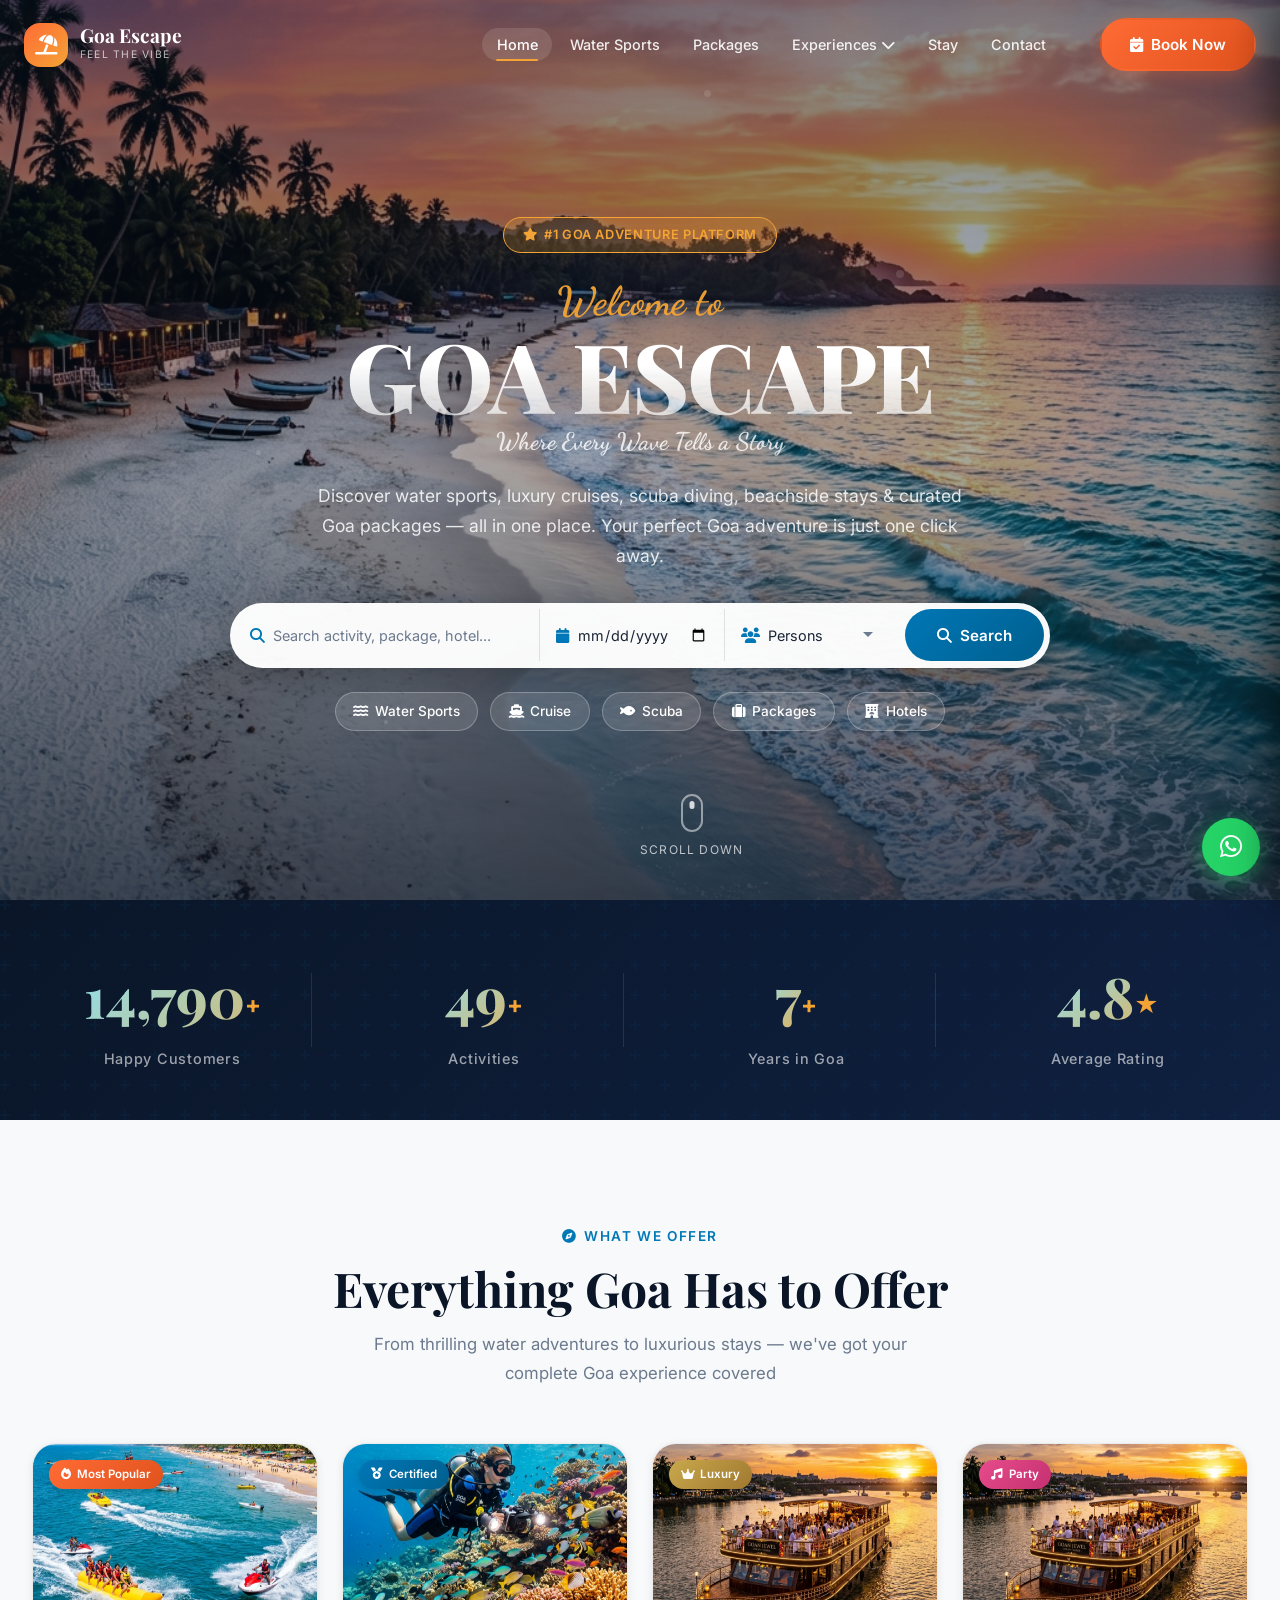
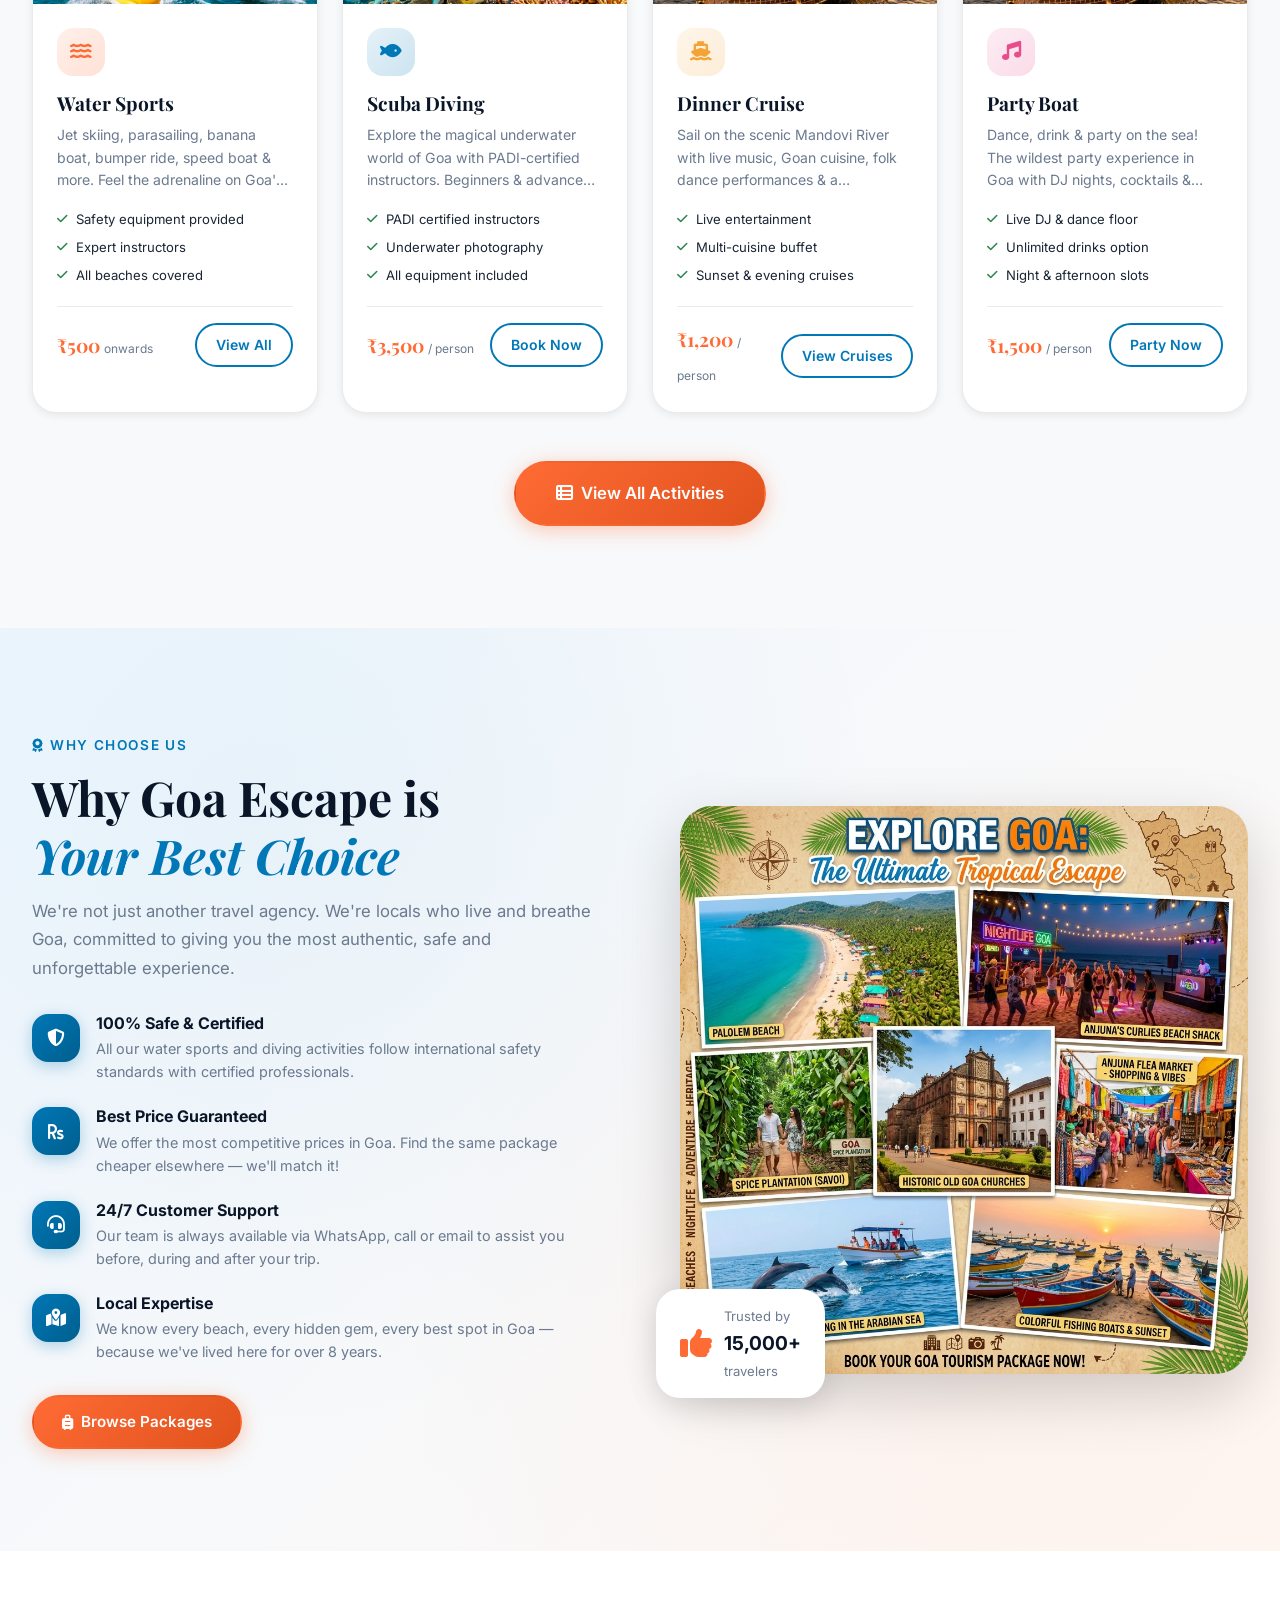
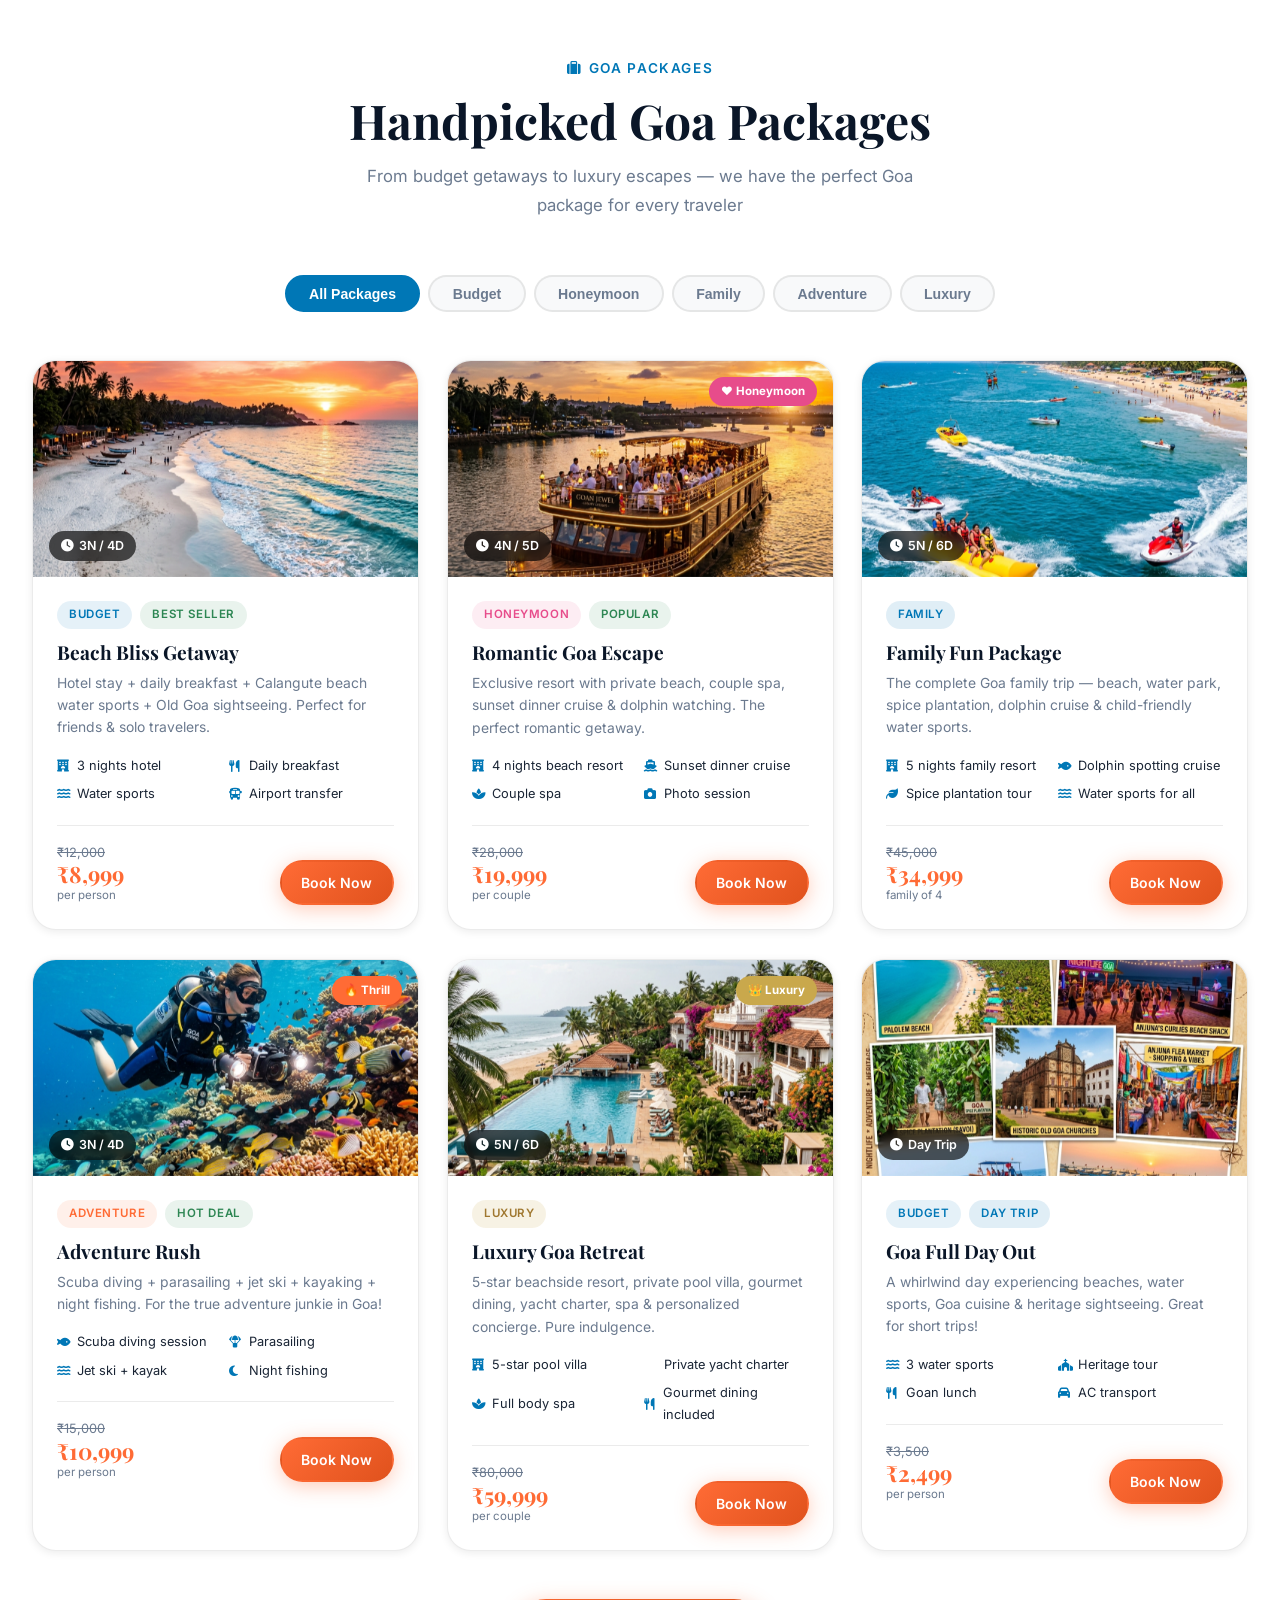
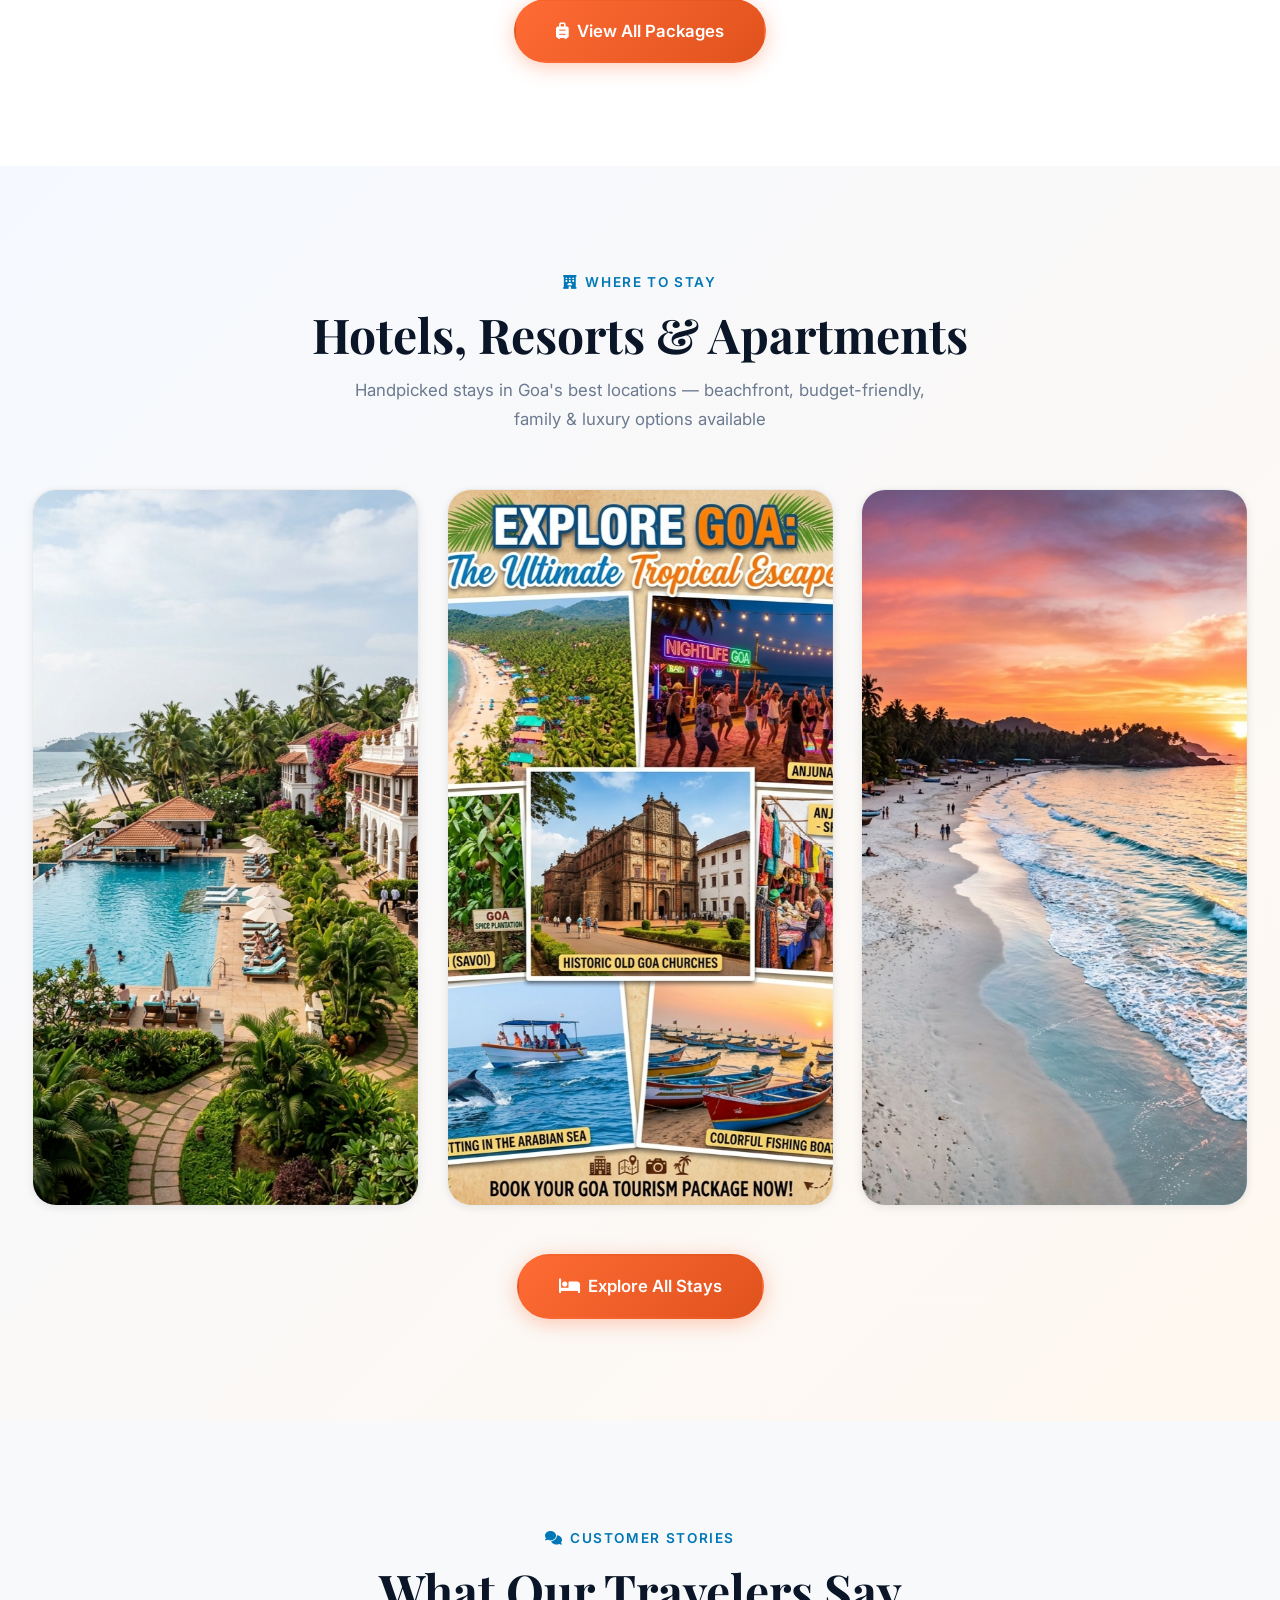
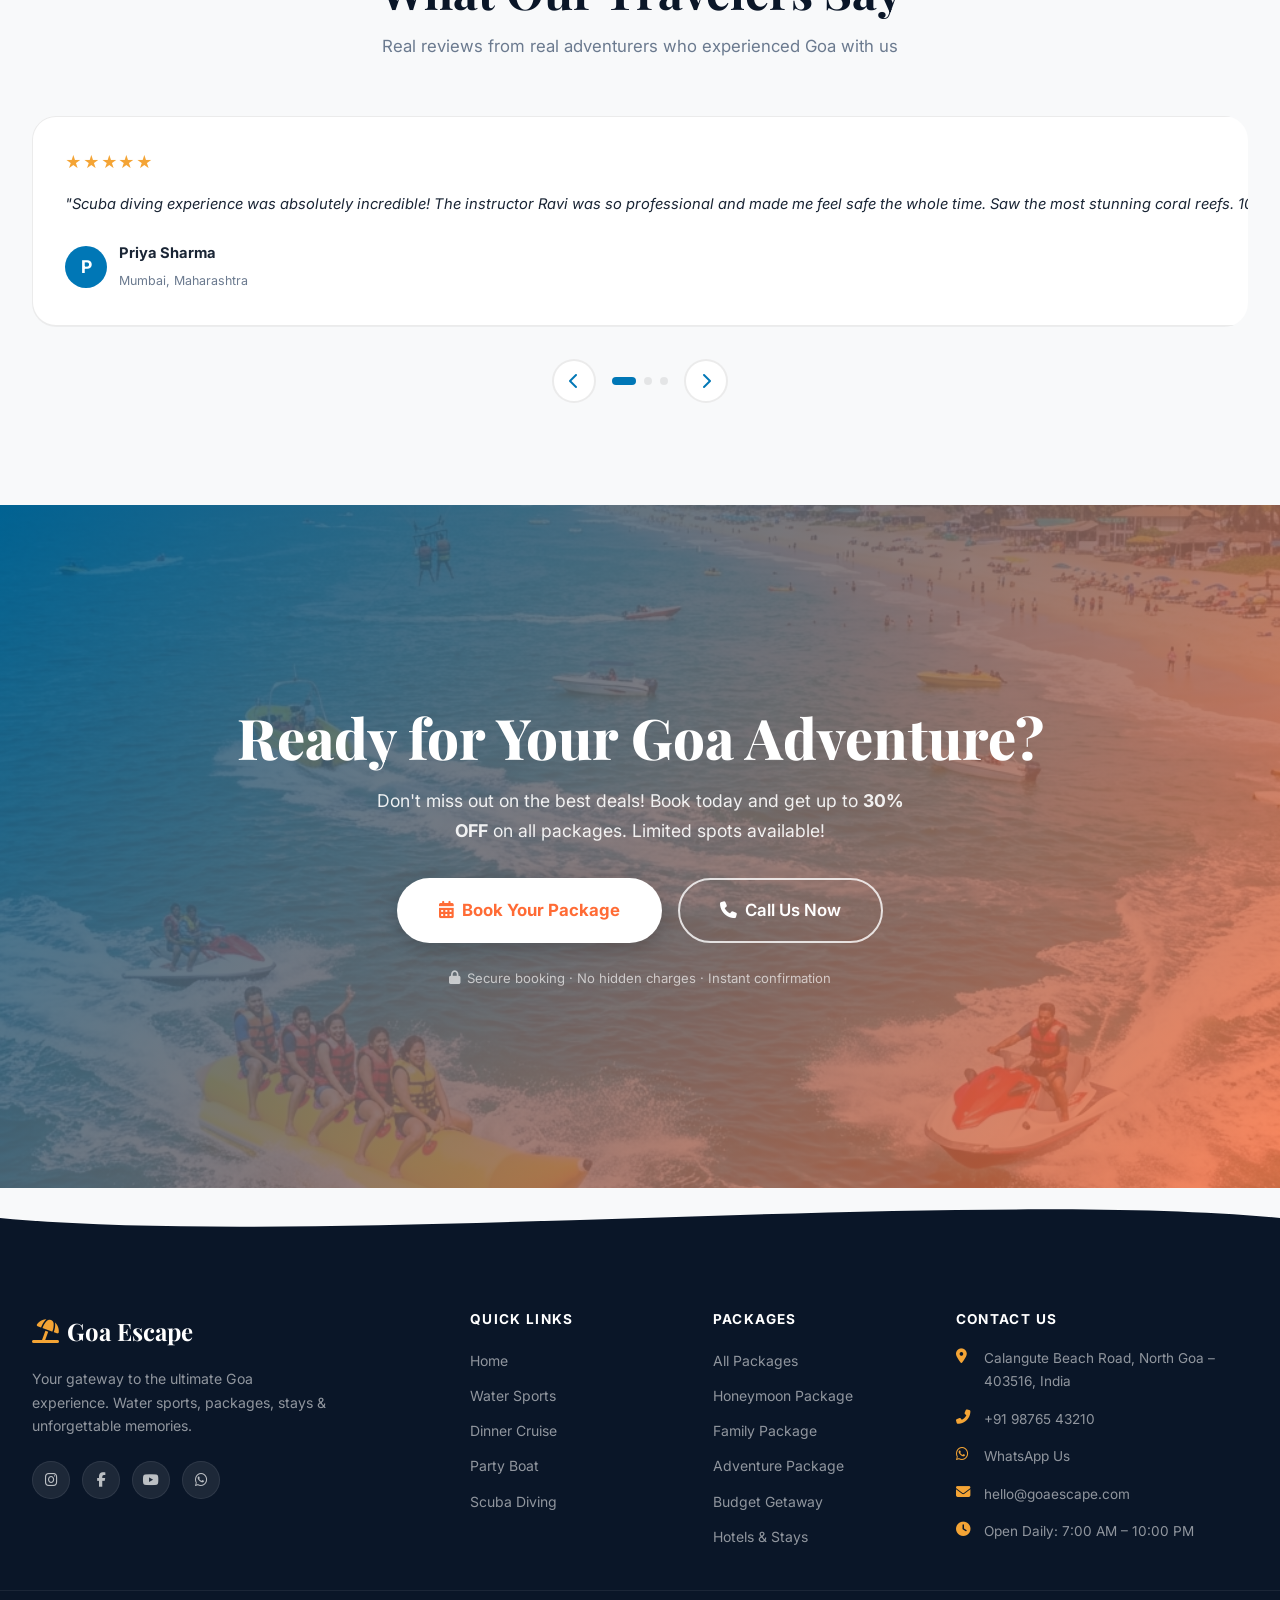
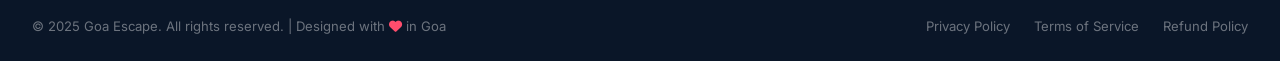
==== commit d9a59497: "made responsive" ====
--- a/index.html
+++ b/index.html
@@ -88,7 +88,7 @@
           <ul class="dropdown-menu" role="menu">
             <li><a href="cruises.html" role="menuitem"><i class="fas fa-ship"></i> Dinner Cruise</a></li>
             <li><a href="cruises.html#party-boat" role="menuitem"><i class="fas fa-music"></i> Party Boat</a></li>
-            <li><a href="water-sports.html#scuba" role="menuitem"><i class="fas fa-fish"></i> Scuba Diving</a></li>
+            <!-- <li><a href="water-sports.html#scuba" role="menuitem"><i class="fas fa-fish"></i> Scuba Diving</a></li> -->
           </ul>
         </li>
         <li role="none"><a href="stay.html" role="menuitem" class="nav-link">Stay</a></li>
@@ -174,7 +174,6 @@
           <ul class="sidebar-sub">
             <li><a href="cruises.html"><i class="fas fa-ship"></i> Dinner Cruise</a></li>
             <li><a href="cruises.html#party-boat"><i class="fas fa-music"></i> Party Boat</a></li>
-            <li><a href="water-sports.html#scuba"><i class="fas fa-fish"></i> Scuba Diving</a></li>
           </ul>
         </div>
       </li>
@@ -203,7 +202,7 @@
       <a href="#" aria-label="Instagram"><i class="fab fa-instagram"></i></a>
       <a href="#" aria-label="Facebook"><i class="fab fa-facebook-f"></i></a>
       <a href="#" aria-label="YouTube"><i class="fab fa-youtube"></i></a>
-      <a href="https://wa.me/919876543210" aria-label="WhatsApp" target="_blank" rel="noopener"><i class="fab fa-whatsapp"></i></a>
+      <a href="https://wa.me/917022934406" aria-label="WhatsApp" target="_blank" rel="noopener"><i class="fab fa-whatsapp"></i></a>
     </div>
 
     <!-- Footer Note -->
--- a/css/style.css
+++ b/css/style.css
@@ -4,6 +4,10 @@
    ========================================= */
 
 /* ===== CSS RESET & CUSTOM PROPERTIES ===== */
+/* GLOBAL FIX */
+* {
+  box-sizing: border-box;
+}
 *,
 *::before,
 *::after {
--- a/css/responsive.css
+++ b/css/responsive.css
@@ -927,6 +927,12 @@
         height: 220px;
     }
 
+    /* Fix inline height on cruise card image wrappers */
+    .cruise-card > div:first-child {
+        height: auto !important;
+        max-height: 240px;
+    }
+
     .cruise-footer {
         flex-direction: column;
         gap: 1rem;
@@ -938,6 +944,11 @@
         justify-content: center;
     }
 
+    .cruise-slots {
+        flex-direction: column;
+        gap: 0.5rem;
+    }
+
     /* --- STAY PAGE --- */
     .hotels-grid {
         grid-template-columns: 1fr;
@@ -969,6 +980,12 @@
 
     .contact-info h2 {
         font-size: 1.6rem;
+    }
+
+    /* Contact info — WhatsApp button full width */
+    .contact-info .btn-lg {
+        width: 100%;
+        justify-content: center;
     }
 
     /* --- MAP --- */
@@ -1014,6 +1031,28 @@
         grid-template-columns: repeat(2, 1fr) !important;
         gap: 1rem !important;
     }
+
+    /* Testimonials scroll snap */
+    .testimonials-slider {
+        overflow-x: auto;
+        scroll-snap-type: x mandatory;
+        -webkit-overflow-scrolling: touch;
+        scrollbar-width: none;
+        cursor: grab;
+    }
+
+    .testimonials-slider::-webkit-scrollbar {
+        display: none;
+    }
+
+    .testimonials-track {
+        scroll-behavior: smooth;
+    }
+
+    .testi-card {
+        scroll-snap-align: start;
+        flex-shrink: 0;
+    }
 }
 
 /* ======================================================
@@ -1060,30 +1099,45 @@
         height: 180px;
     }
 
-    /* Package cards */
-    .pkg-img-wrap {
-        height: 180px;
-    }
-
-    .pkg-body {
-        padding: 1.25rem;
-    }
-
-    .pkg-includes {
-        grid-template-columns: 1fr;
-    }
-
-    .pkg-footer {
-        flex-direction: column;
-        gap: 0.75rem;
-        align-items: flex-start;
-    }
-
-    .pkg-footer .btn {
-        width: 100%;
-        justify-content: center;
-    }
-
+    /* Package cards *//* ===== PACKAGE CARD MOBILE IMPROVEMENT ===== */
+@media (max-width: 768px) {
+
+  .pkg-card {
+    border-radius: 16px;
+    overflow: hidden;
+    box-shadow: 0 10px 25px rgba(0,0,0,0.12);
+  }
+
+  .pkg-body {
+    padding: 1.4rem !important;
+  }
+
+  .pkg-title {
+    font-size: 1.1rem;
+    margin-bottom: 6px;
+  }
+
+  .pkg-desc {
+    font-size: 0.85rem;
+    line-height: 1.4;
+  }
+
+  .pkg-includes {
+    margin: 10px 0;
+  }
+
+  .pkg-footer {
+    flex-direction: column;
+    gap: 10px;
+  }
+
+  .pkg-footer .btn {
+    width: 100%;
+    border-radius: 10px;
+    font-size: 14px;
+  }
+
+}   
     /* Stay cards */
     .stay-info {
         padding: 1.25rem;
@@ -1091,6 +1145,18 @@
 
     .stay-amenities span {
         font-size: 0.72rem;
+    }
+
+    .stay-price-row {
+        flex-direction: column;
+        align-items: flex-start;
+        gap: 0.75rem;
+    }
+
+    .stay-price-row .btn-outline-small {
+        width: 100%;
+        justify-content: center;
+        text-align: center;
     }
 
     /* Why section */
@@ -1172,6 +1238,11 @@
         flex-direction: column;
     }
 
+    .cruise-card > div:first-child {
+        height: auto !important;
+        max-height: 200px;
+    }
+
     /* Hotel cards */
     .hotel-body {
         padding: 1.25rem;
@@ -1188,6 +1259,16 @@
         justify-content: center;
     }
 
+    /* Hotel amenities wrap */
+    .hotel-amen {
+        gap: 0.35rem;
+    }
+
+    .hotel-amen span {
+        font-size: 0.7rem;
+        padding: 0.18rem 0.5rem;
+    }
+
     /* Contact form */
     .booking-form {
         padding: 1.5rem 1rem;
@@ -1199,6 +1280,17 @@
 
     .form-control {
         font-size: 0.88rem;
+    }
+
+    /* Contact info items */
+    .contact-item {
+        flex-direction: column;
+        gap: 0.6rem;
+    }
+
+    .ci-icon {
+        width: 42px;
+        height: 42px;
     }
 
     /* FAQ */
@@ -1252,7 +1344,18 @@
 
     /* Gallery */
     .gallery-grid {
+        grid-template-columns: 1fr 1fr;
         gap: 0.5rem;
+    }
+
+    .gallery-item:first-child {
+        grid-column: 1 / -1;
+    }
+
+    /* Package search input — override inline styles */
+    #pkgSearchInput {
+        font-size: 0.88rem !important;
+        padding: 0.75rem 1rem 0.75rem 2.5rem !important;
     }
 }
 
@@ -1323,6 +1426,26 @@
     .testi-btn {
         width: 38px;
         height: 38px;
+    }
+
+    /* Stay amenities — very small screens */
+    .stay-amenities {
+        gap: 0.35rem;
+    }
+
+    .stay-amenities span {
+        font-size: 0.68rem;
+        padding: 0.2rem 0.5rem;
+    }
+
+    /* Cruise price smaller */
+    .cp-amount {
+        font-size: 1.3rem;
+    }
+
+    /* Contact form terms row */
+    .booking-form [style*="display:flex"][style*="align-items:center"][style*="gap:0.75rem"] {
+        flex-wrap: wrap;
     }
 }
 
@@ -1337,7 +1460,9 @@
     .back-to-top,
     .hero-search-wrap,
     .cta-banner,
-    .testi-controls {
+    .testi-controls,
+    .mobile-sidebar,
+    .sidebar-backdrop {
         display: none !important;
     }
 
@@ -1522,6 +1647,17 @@
 
     .contact-grid {
         grid-template-columns: 1fr;
+    }
+
+    /* Stay filter — row on tablet */
+    .stay-filter-row {
+        flex-direction: row;
+        flex-wrap: wrap;
+    }
+
+    .stay-filter-select {
+        flex: 1;
+        min-width: 180px;
     }
 }
 
@@ -1673,32 +1809,6 @@
 @media (max-width: 575px) {
     .testi-card {
         min-width: 100%;
-    }
-}
-
-/* ======================================================
-   SCROLL SNAP on testimonials (mobile)
-   ====================================================== */
-@media (max-width: 768px) {
-    .testimonials-slider {
-        overflow-x: auto;
-        scroll-snap-type: x mandatory;
-        -webkit-overflow-scrolling: touch;
-        scrollbar-width: none;
-        cursor: grab;
-    }
-
-    .testimonials-slider::-webkit-scrollbar {
-        display: none;
-    }
-
-    .testimonials-track {
-        scroll-behavior: smooth;
-    }
-
-    .testi-card {
-        scroll-snap-align: start;
-        flex-shrink: 0;
     }
 }
 
@@ -1774,4 +1884,288 @@
         text-decoration: none;
         -webkit-tap-highlight-color: transparent;
     }
-}+}
+
+/* ======================================================
+   INNER PAGE responsive overrides
+   (loaded after pages.css via load order fix)
+   ====================================================== */
+
+/* --- Contact page inline styles fix --- */
+@media (max-width: 768px) {
+    /* Contact page — terms checkbox row */
+    .booking-form div[style*="display:flex"][style*="gap:0.75rem"] {
+        flex-wrap: wrap;
+        gap: 0.5rem !important;
+    }
+
+    /* Fix contact page hero height override */
+    .page-hero[style*="height: 40vh"] {
+        height: 38vh !important;
+        min-height: 240px !important;
+    }
+}
+
+@media (max-width: 576px) {
+    /* Contact page — adjust the terms/privacy text */
+    .booking-form div[style*="display:flex"][style*="gap:0.75rem"] label {
+        font-size: 0.78rem;
+        line-height: 1.4;
+    }
+
+    /* Contact page — map iframe */
+    .map-wrap iframe {
+        min-height: 250px;
+    }
+}
+
+/* --- Package page search input --- */
+@media (max-width: 768px) {
+    /* Package search container */
+    div[style*="max-width: 560px"] {
+        max-width: 100% !important;
+    }
+}
+
+/* --- Stay page: inline-styled benefit cards --- */
+@media (max-width: 576px) {
+    .why-benefits-grid > div[style*="padding:2rem"],
+    .why-benefits-grid > div[style*="padding: 2rem"],
+    .why-benefits-grid > div[style*="padding: 1.5rem"],
+    .why-benefits-grid > div[style*="padding:1.5rem"] {
+        padding: 1.25rem !important;
+    }
+
+    .why-benefits-grid > div i[style*="font-size:2.5rem"],
+    .why-benefits-grid > div i[style*="font-size: 2.5rem"],
+    .why-benefits-grid > div i[style*="font-size:2rem"],
+    .why-benefits-grid > div i[style*="font-size: 2rem"] {
+        font-size: 1.75rem !important;
+    }
+}
+
+/* --- Cruise page: inline img wrapper height --- */
+@media (max-width: 576px) {
+    .cruise-card > div[style*="height:280px"],
+    .cruise-card > div[style*="height: 280px"] {
+        height: auto !important;
+        max-height: 200px !important;
+    }
+}
+
+/* --- Gallery grid responsive --- */
+@media (max-width: 768px) {
+    .gallery-grid {
+        grid-template-columns: 1fr 1fr;
+    }
+
+    .gallery-item:first-child {
+        grid-column: 1 / -1;
+        grid-row: auto;
+    }
+}
+
+@media (max-width: 400px) {
+    .gallery-grid {
+        grid-template-columns: 1fr;
+    }
+
+    .gallery-item:first-child {
+        grid-column: auto;
+    }
+}
+
+/* --- Package detail page --- */
+@media (max-width: 768px) {
+    .pd-img-gallery {
+        grid-template-columns: 1fr;
+        grid-template-rows: auto;
+    }
+
+    .pd-img-gallery img:first-child {
+        grid-column: auto;
+    }
+
+    .pd-sidebar {
+        position: static;
+        top: auto;
+    }
+
+    .pd-price-big {
+        font-size: 1.8rem;
+    }
+}
+
+/* --- SC Price Row on small screens --- */
+@media (max-width: 576px) {
+    .sc-price-row {
+        flex-direction: column;
+        align-items: flex-start;
+        gap: 0.75rem;
+    }
+
+    .sc-price-row .btn-outline-small {
+        width: 100%;
+        justify-content: center;
+        text-align: center;
+    }
+}
+
+/* --- Fix CTA desc width on mobile --- */
+@media (max-width: 768px) {
+    .cta-desc {
+        max-width: 100%;
+    }
+}
+
+/* --- Contact items grid on wide mobile --- */
+@media (min-width: 577px) and (max-width: 768px) {
+    .contact-item {
+        flex-direction: row;
+    }
+}
+
+/* ================= MOBILE FINAL FIX ================= */
+@media (max-width: 768px) {
+
+  /* Prevent horizontal scroll */
+  html, body {
+    overflow-x: hidden;
+  }
+
+  * {
+    max-width: 100%;
+  }
+
+  /* FORCE ALL GRIDS TO SINGLE COLUMN */
+  .services-grid,
+  .packages-grid,
+  .stay-grid,
+  .hotels-grid,
+  .ws-grid,
+  .cruise-grid {
+    display: grid !important;
+    grid-template-columns: 1fr !important;
+    gap: 1rem !important;
+  }
+
+  /* Fix cards */
+  .service-card,
+  .pkg-card,
+  .stay-card,
+  .hotel-card,
+  .ws-card,
+  .cruise-card {
+    width: 100% !important;
+  }
+
+  /* Fix images */
+  .sc-img,
+  .pkg-img,
+  .stay-img,
+  .hotel-img,
+  .ws-card-img,
+  .cruise-img {
+    width: 100%;
+    height: auto !important;
+    object-fit: cover;
+  }
+
+  /* Fix filter dropdowns */
+  select,
+  .stay-filter-select {
+    width: 100% !important;
+  }
+
+  /* Fix headings spacing */
+  .section-title {
+    text-align: center;
+  }
+
+  /* Fix cards text overflow */
+  h3, p {
+    word-wrap: break-word;
+  }
+
+  /* Fix container padding */
+  .container {
+    padding: 0 12px !important;
+  }
+
+  /* Fix buttons */
+  .btn {
+    width: 100%;
+    justify-content: center;
+  }
+
+}
+/* ===== MOBILE FOOTER FIX ===== */
+@media (max-width: 768px) {
+
+  .footer-grid {
+    display: grid;
+    grid-template-columns: 1fr 1fr; /* 2 columns */
+    gap: 1.5rem;
+  }
+
+  /* First section full width (logo + desc) */
+  .footer-grid > div:first-child {
+    grid-column: 1 / -1;
+  }
+
+  /* Reduce spacing */
+  .footer-top {
+    padding: 2rem 0 1rem;
+  }
+
+  /* Text size adjust */
+  .footer h4 {
+    font-size: 14px;
+  }
+
+  .footer a,
+  .footer p {
+    font-size: 13px;
+  }
+
+  /* Social icons smaller */
+  .social-links a {
+    width: 32px;
+    height: 32px;
+    font-size: 14px;
+  }
+
+  /* Contact section spacing */
+  .contact-item {
+    flex-direction: row;
+    align-items: center;
+    gap: 8px;
+  }
+
+  /* Bottom section compact */
+  .footer-bottom {
+    padding: 10px 0;
+    font-size: 12px;
+  }
+
+}
+/* ===== MOBILE HERO TEXT FIX ===== */
+@media (max-width: 768px) {
+
+  .page-hero-title {
+    font-size: 1.6rem !important; /* reduce size */
+    line-height: 1.3;
+    padding: 0 10px;
+  }
+
+  .page-hero-subtitle {
+    font-size: 0.85rem;
+    padding: 0 10px;
+  }
+
+  .page-hero {
+    height: 35vh !important; /* reduce height */
+    min-height: 220px !important;
+  }
+
+}
